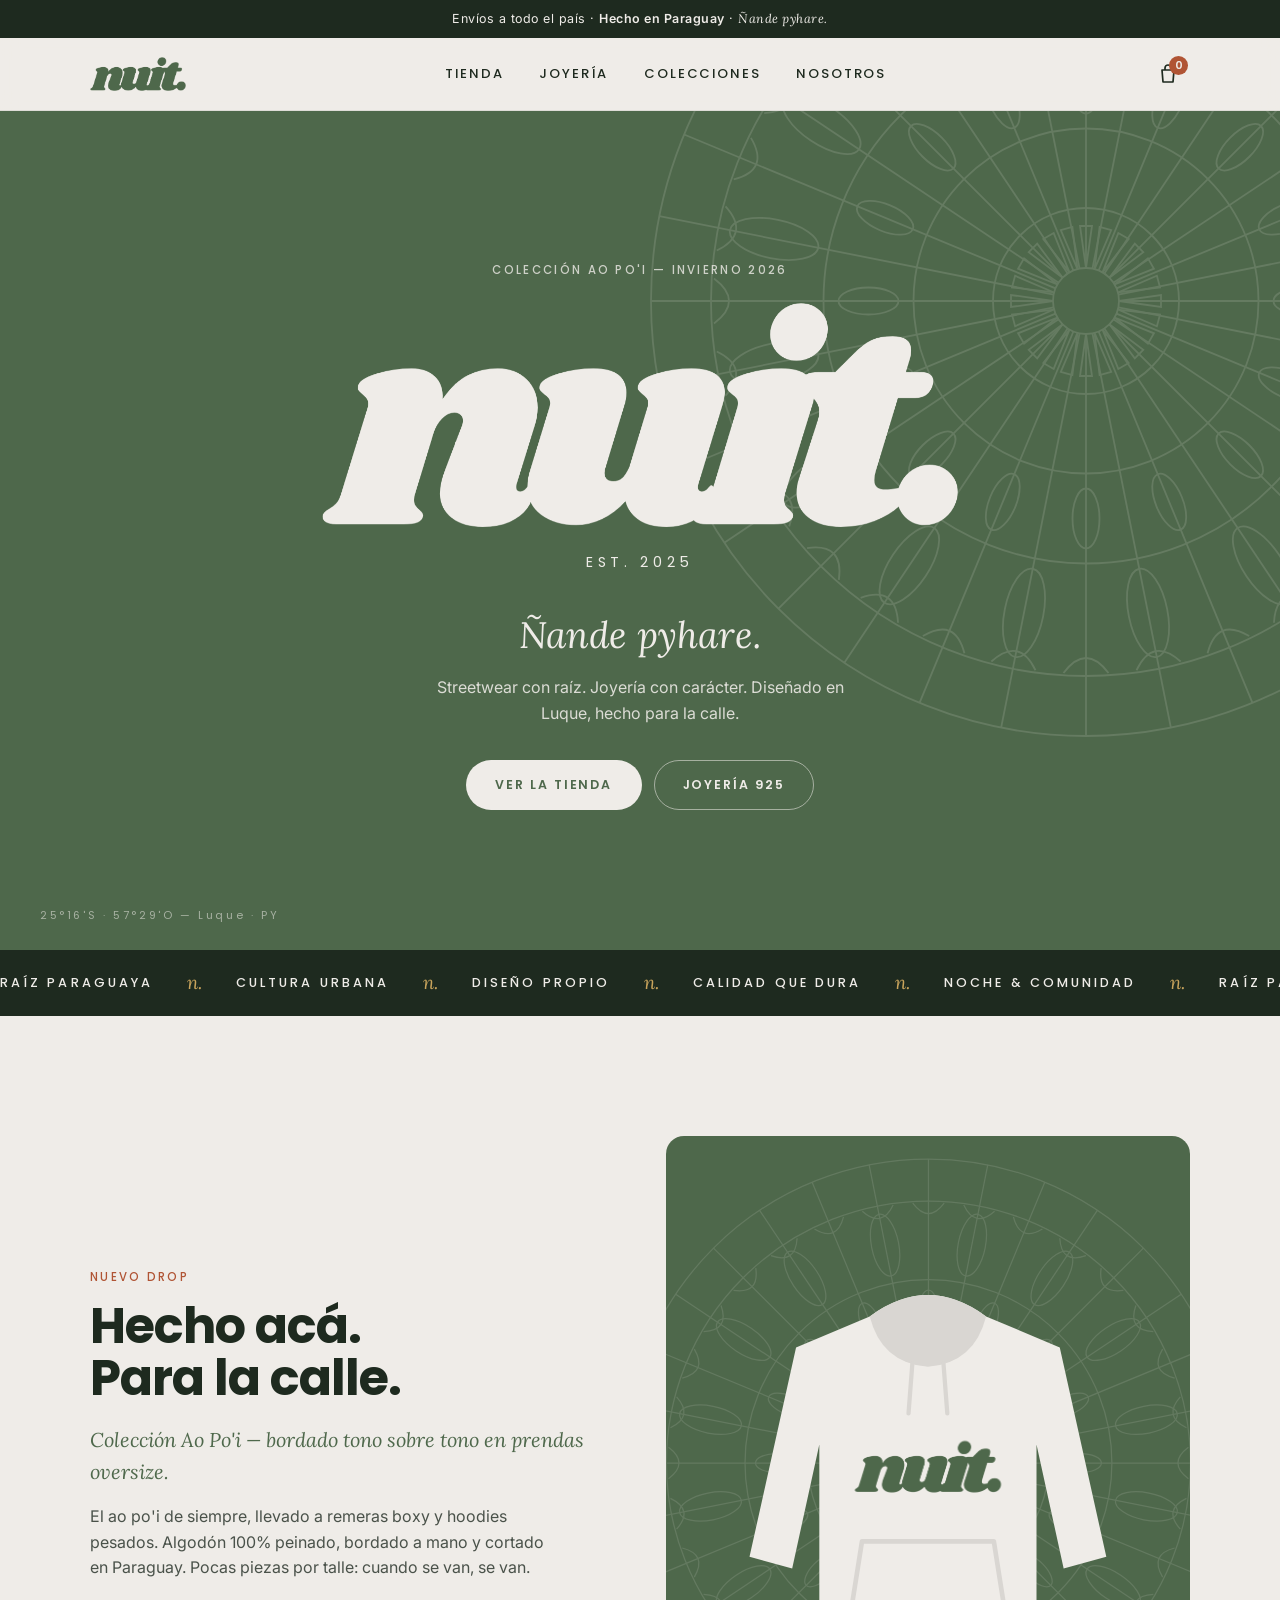
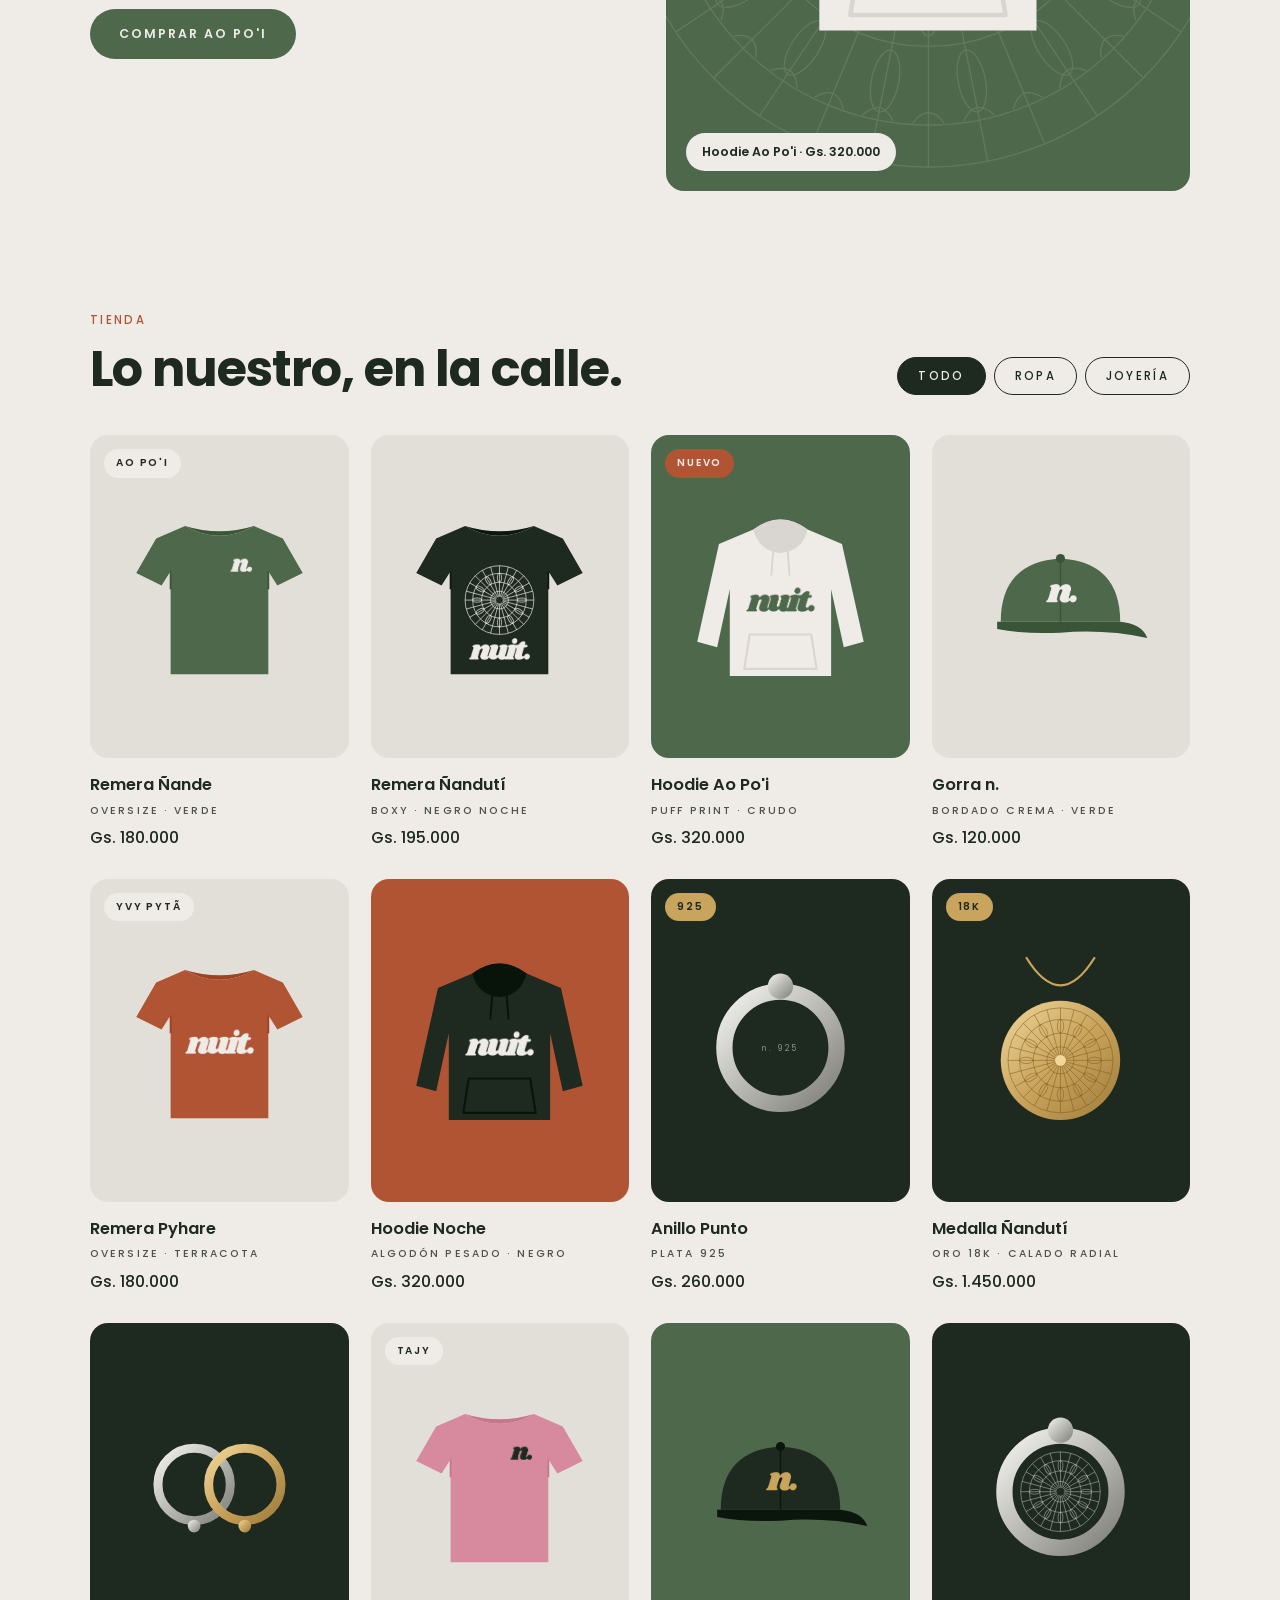
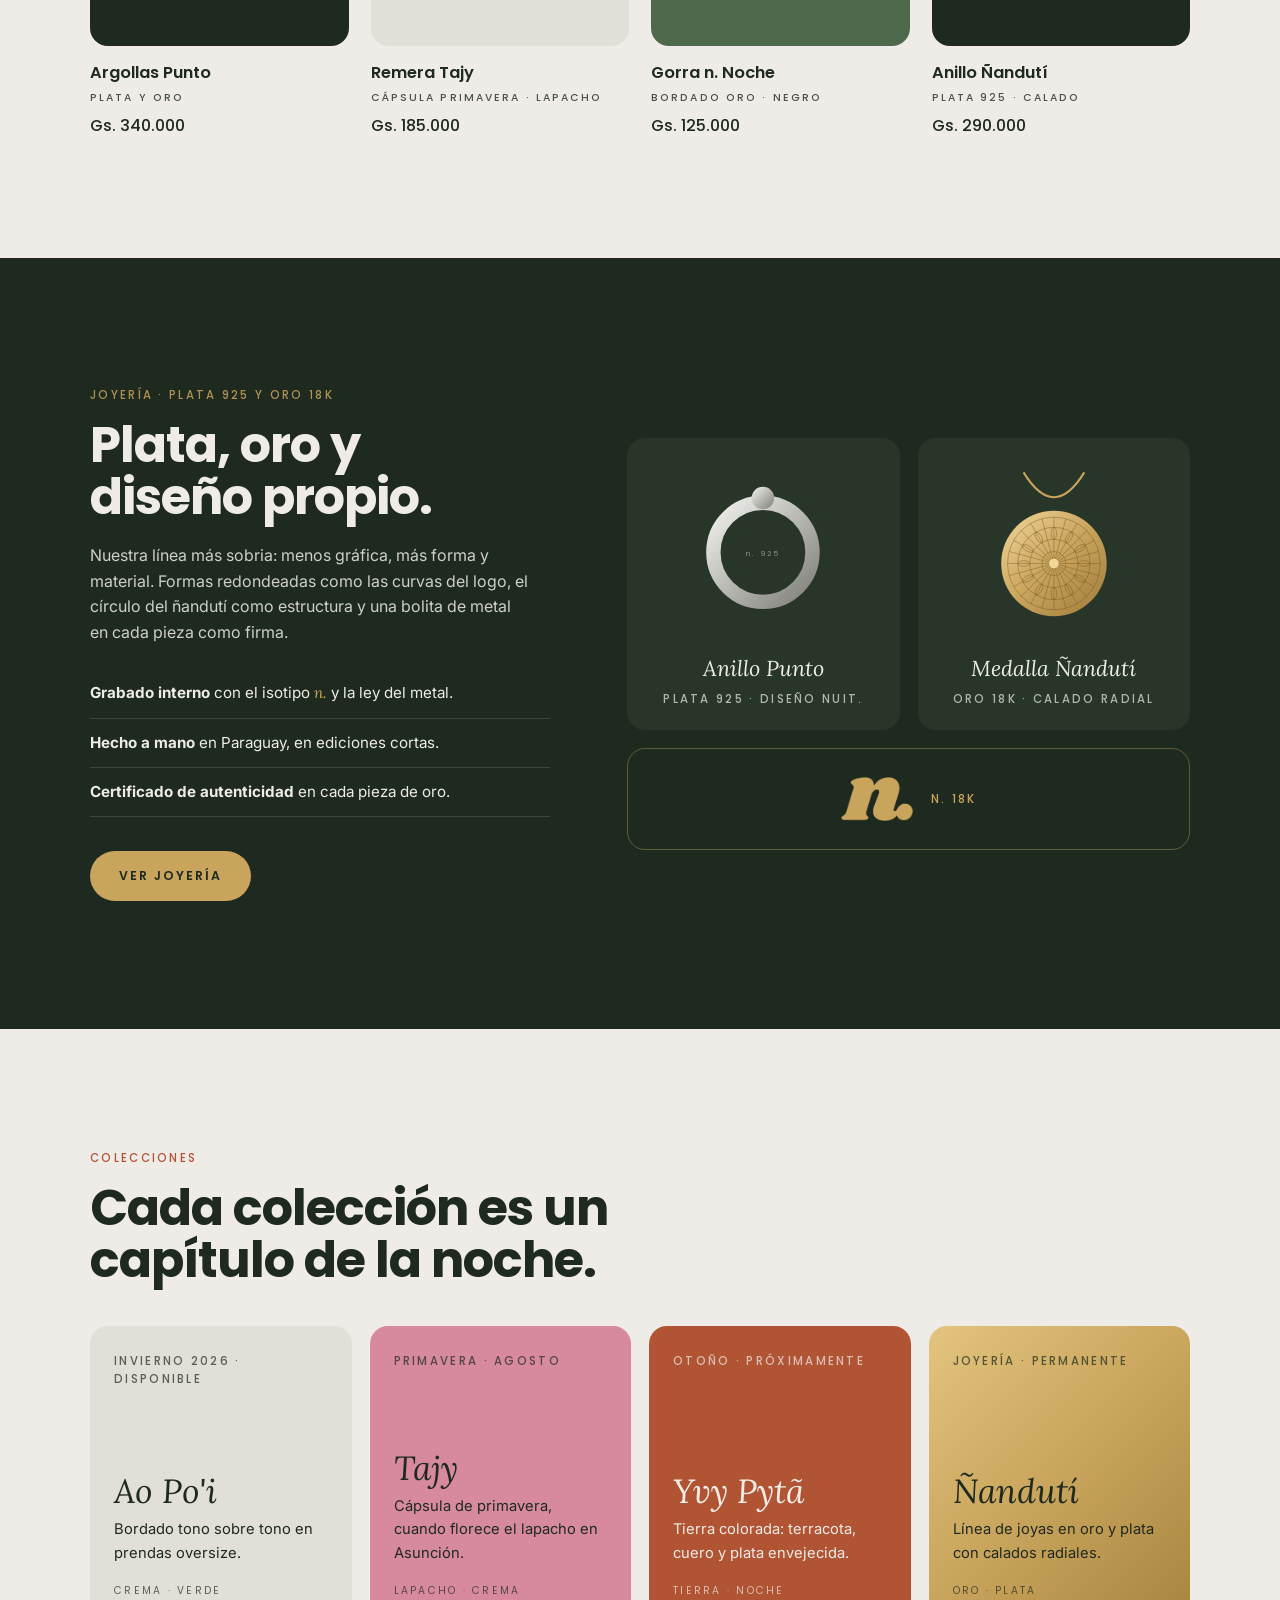
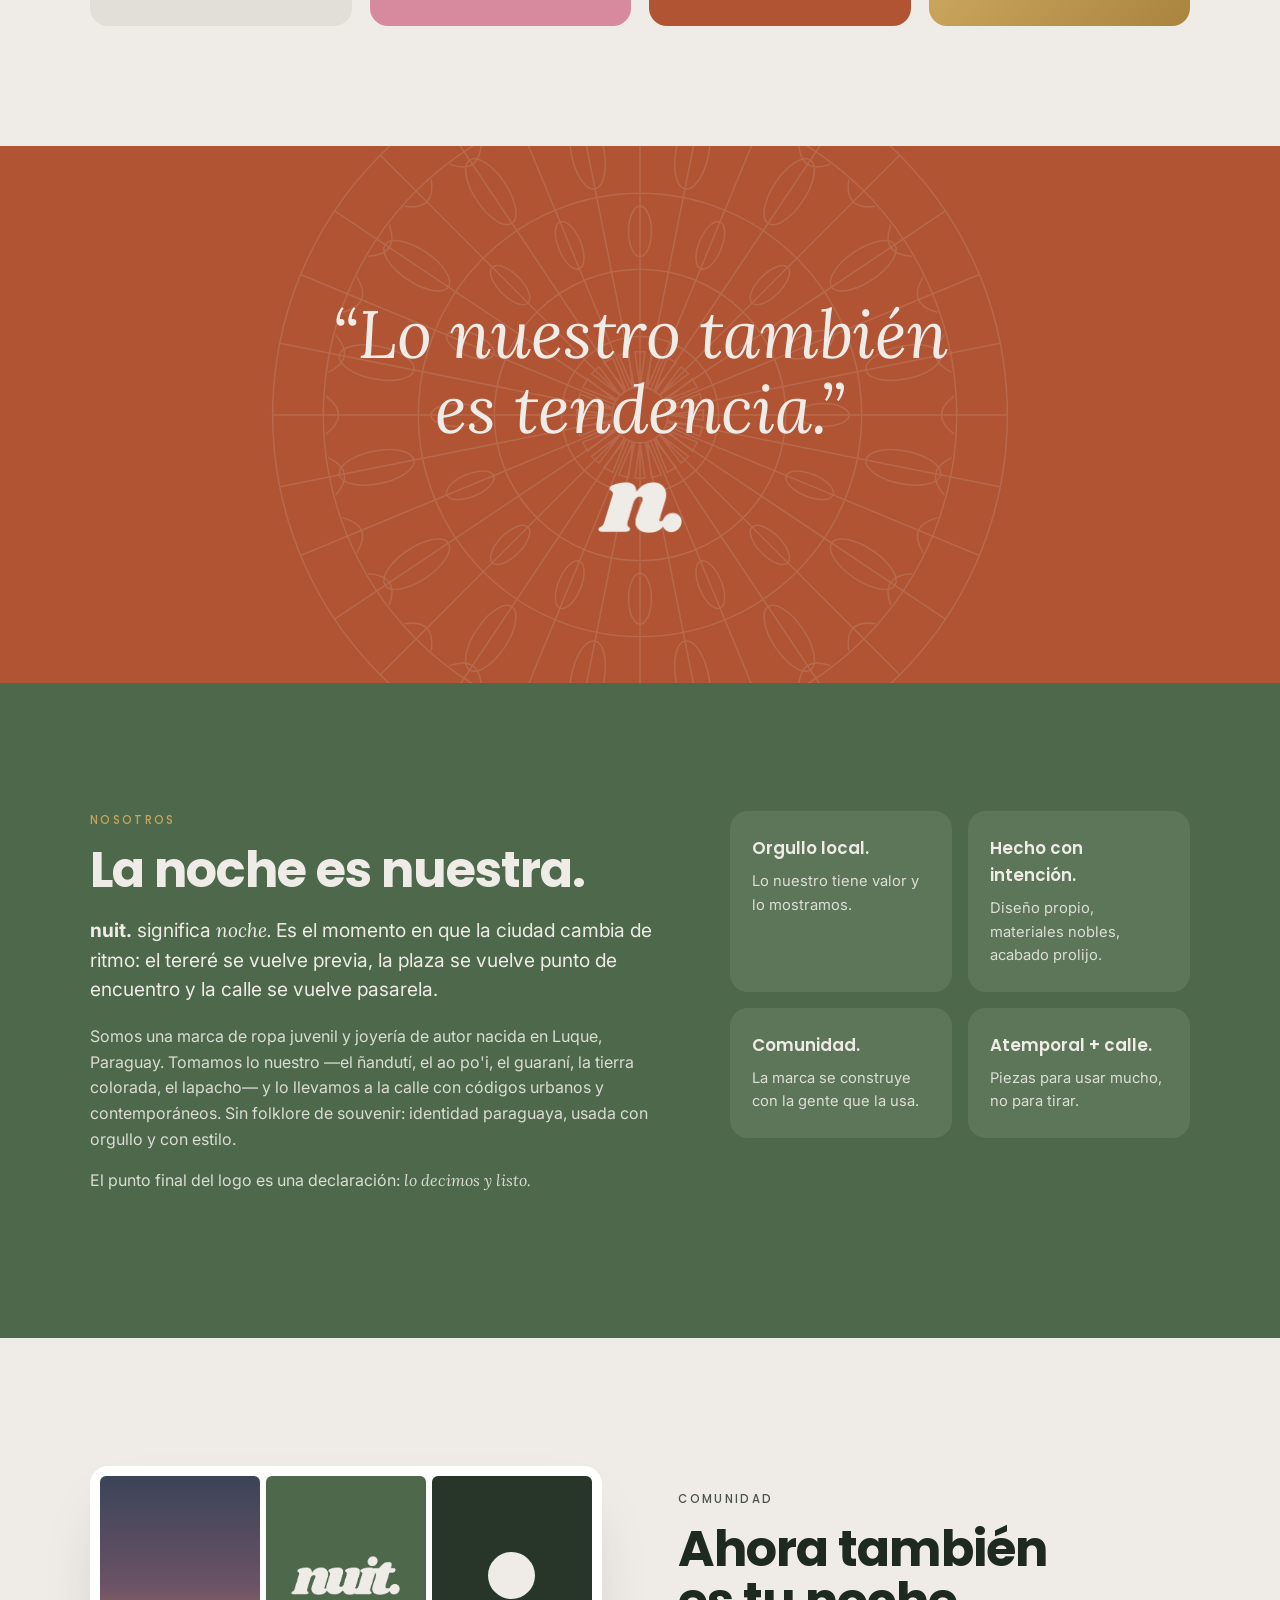
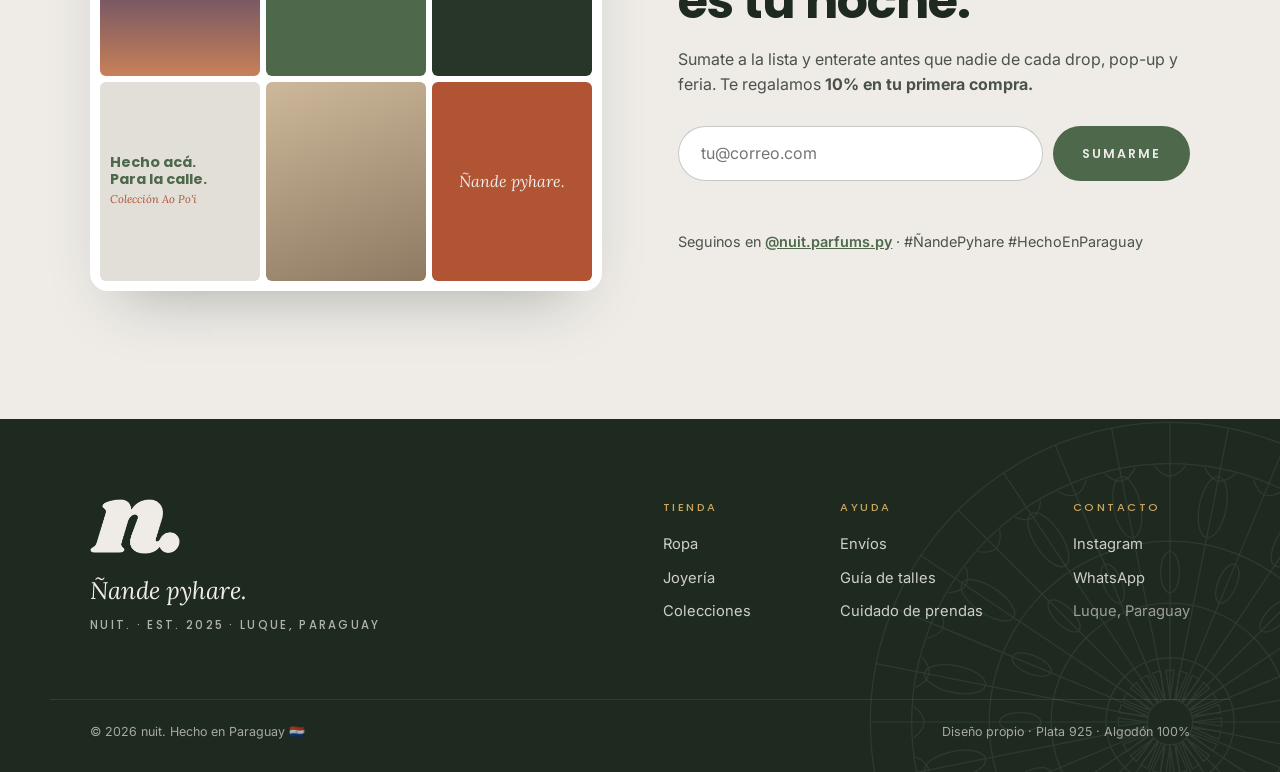
==== index.html @ 82c0528e "Agregar WhatsApp e Instagram oficiales Co-Authored-By: Claude Opus 5.5 <noreply@anthropic.com> Claud" ====
<!doctype html>
<html lang="es">
<head>
  <meta charset="utf-8">
  <meta name="viewport" content="width=device-width, initial-scale=1">
  <title>nuit. — Ropa urbana y joyería de autor · Luque, Paraguay</title>
  <meta name="description" content="nuit. es streetwear con raíz y joyería con carácter. Diseño propio, hecho en Paraguay. Ñande pyhare.">
  <meta name="theme-color" content="#4E684B">
  <link rel="icon" type="image/png" href="assets/favicon.png">
  <link rel="preconnect" href="https://fonts.googleapis.com">
  <link rel="preconnect" href="https://fonts.gstatic.com" crossorigin>
  <link href="https://fonts.googleapis.com/css2?family=Inter:wght@400;500;600&family=Lora:ital,wght@1,400;1,500&family=Poppins:wght@300;400;500;600;700&display=swap" rel="stylesheet">
  <link rel="stylesheet" href="css/styles.css">
</head>
<body>

  <!-- Barra de anuncio -->
  <div class="announce">
    <p>Envíos a todo el país · <strong>Hecho en Paraguay</strong> · <span class="lora">Ñande pyhare.</span></p>
  </div>

  <!-- Header -->
  <header class="header" id="top">
    <div class="container header__inner">
      <a href="#top" class="header__brand" aria-label="nuit. — inicio">
        <img src="assets/logo-nuit-verde.png" alt="nuit." class="header__logo" width="1205" height="429">
      </a>
      <nav class="nav" id="nav" aria-label="Principal">
        <a href="#tienda">Tienda</a>
        <a href="#joyeria">Joyería</a>
        <a href="#colecciones">Colecciones</a>
        <a href="#nosotros">Nosotros</a>
      </nav>
      <div class="header__actions">
        <button class="cart-btn" id="cartOpen" aria-label="Abrir carrito">
          <svg viewBox="0 0 24 24" aria-hidden="true"><path d="M6 8h12l-1 12H7L6 8Z"/><path d="M9 8V6a3 3 0 0 1 6 0v2"/></svg>
          <span class="cart-btn__count" id="cartCount">0</span>
        </button>
        <button class="menu-btn" id="menuBtn" aria-label="Abrir menú" aria-expanded="false" aria-controls="nav">
          <span></span><span></span>
        </button>
      </div>
    </div>
  </header>

  <main>
    <!-- Hero -->
    <section class="hero">
      <div class="nanduti hero__pattern" aria-hidden="true"></div>
      <div class="container hero__inner">
        <p class="eyebrow eyebrow--light">Colección Ao Po'i — invierno 2026</p>
        <h1 class="hero__logo">
          <img src="assets/logo-nuit-crema.png" alt="nuit." width="1205" height="429">
          <span class="hero__est">EST. 2025</span>
        </h1>
        <p class="hero__tagline lora">Ñande pyhare.</p>
        <p class="hero__lead">Streetwear con raíz. Joyería con carácter. Diseñado en Luque, hecho para la calle.</p>
        <div class="hero__ctas">
          <a href="#tienda" class="btn btn--crema">Ver la tienda</a>
          <a href="#joyeria" class="btn btn--outline-light">Joyería 925</a>
        </div>
      </div>
      <div class="hero__coords" aria-hidden="true">25°16'S · 57°29'O — Luque · PY</div>
    </section>

    <!-- Pilares -->
    <div class="marquee" aria-label="Pilares de marca">
      <div class="marquee__track">
        <span>Raíz paraguaya</span><i>n.</i><span>Cultura urbana</span><i>n.</i><span>Diseño propio</span><i>n.</i><span>Calidad que dura</span><i>n.</i><span>Noche &amp; comunidad</span><i>n.</i>
        <span>Raíz paraguaya</span><i>n.</i><span>Cultura urbana</span><i>n.</i><span>Diseño propio</span><i>n.</i><span>Calidad que dura</span><i>n.</i><span>Noche &amp; comunidad</span><i>n.</i>
      </div>
    </div>

    <!-- Drop destacado -->
    <section class="drop">
      <div class="container drop__grid">
        <div class="drop__text">
          <p class="eyebrow">Nuevo drop</p>
          <h2 class="h2">Hecho acá.<br>Para la calle.</h2>
          <p class="lora drop__sub">Colección Ao Po'i — bordado tono sobre tono en prendas oversize.</p>
          <p>El ao po'i de siempre, llevado a remeras boxy y hoodies pesados. Algodón 100% peinado, bordado a mano y cortado en Paraguay. Pocas piezas por talle: cuando se van, se van.</p>
          <a href="#tienda" class="btn btn--verde">Comprar Ao Po'i</a>
        </div>
        <div class="drop__visual">
          <div class="tile tile--verde drop__tile">
            <div class="nanduti nanduti--faint" aria-hidden="true"></div>
            <div class="drop__art" data-art="hoodie" data-color="#EFECE8" data-print="verde"></div>
            <span class="drop__tag">Hoodie Ao Po'i · Gs. 320.000</span>
          </div>
        </div>
      </div>
    </section>

    <!-- Tienda -->
    <section class="shop" id="tienda">
      <div class="container">
        <div class="section-head">
          <div>
            <p class="eyebrow">Tienda</p>
            <h2 class="h2">Lo nuestro, en la calle.</h2>
          </div>
          <div class="filters" role="tablist" aria-label="Filtrar productos">
            <button class="filter is-active" data-filter="todo" role="tab" aria-selected="true">Todo</button>
            <button class="filter" data-filter="ropa" role="tab" aria-selected="false">Ropa</button>
            <button class="filter" data-filter="joyeria" role="tab" aria-selected="false">Joyería</button>
          </div>
        </div>
        <div class="products" id="products"></div>
      </div>
    </section>

    <!-- Joyería -->
    <section class="jewel" id="joyeria">
      <div class="container jewel__grid">
        <div class="jewel__text">
          <p class="eyebrow eyebrow--oro">Joyería · Plata 925 y oro 18k</p>
          <h2 class="h2">Plata, oro y diseño propio.</h2>
          <p>Nuestra línea más sobria: menos gráfica, más forma y material. Formas redondeadas como las curvas del logo, el círculo del ñandutí como estructura y una bolita de metal en cada pieza como firma.</p>
          <ul class="jewel__list">
            <li><strong>Grabado interno</strong> con el isotipo <em>n.</em> y la ley del metal.</li>
            <li><strong>Hecho a mano</strong> en Paraguay, en ediciones cortas.</li>
            <li><strong>Certificado de autenticidad</strong> en cada pieza de oro.</li>
          </ul>
          <a href="#tienda" class="btn btn--oro" data-goto-filter="joyeria">Ver joyería</a>
        </div>
        <div class="jewel__cards">
          <article class="jewel__card">
            <div class="jewel__art" data-art="ring" data-metal="plata"></div>
            <p class="lora jewel__name">Anillo Punto</p>
            <p class="label">Plata 925 · Diseño nuit.</p>
          </article>
          <article class="jewel__card">
            <div class="jewel__art" data-art="medal" data-metal="oro"></div>
            <p class="lora jewel__name">Medalla Ñandutí</p>
            <p class="label">Oro 18k · Calado radial</p>
          </article>
          <article class="jewel__seal">
            <img src="assets/isotipo-n-oro.png" alt="" width="678" height="411">
            <span class="label">n. 18k</span>
          </article>
        </div>
      </div>
    </section>

    <!-- Colecciones -->
    <section class="collections" id="colecciones">
      <div class="container">
        <div class="section-head">
          <div>
            <p class="eyebrow">Colecciones</p>
            <h2 class="h2">Cada colección es un capítulo de la noche.</h2>
          </div>
        </div>
        <div class="coll-grid">
          <article class="coll coll--crema">
            <span class="label">Invierno 2026 · disponible</span>
            <h3 class="lora">Ao Po'i</h3>
            <p>Bordado tono sobre tono en prendas oversize.</p>
            <span class="coll__meta">Crema · Verde</span>
          </article>
          <article class="coll coll--lapacho">
            <span class="label">Primavera · agosto</span>
            <h3 class="lora">Tajy</h3>
            <p>Cápsula de primavera, cuando florece el lapacho en Asunción.</p>
            <span class="coll__meta">Lapacho · Crema</span>
          </article>
          <article class="coll coll--tierra">
            <span class="label">Otoño · próximamente</span>
            <h3 class="lora">Yvy Pytã</h3>
            <p>Tierra colorada: terracota, cuero y plata envejecida.</p>
            <span class="coll__meta">Tierra · Noche</span>
          </article>
          <article class="coll coll--oro">
            <span class="label">Joyería · permanente</span>
            <h3 class="lora">Ñandutí</h3>
            <p>Línea de joyas en oro y plata con calados radiales.</p>
            <span class="coll__meta">Oro · Plata</span>
          </article>
        </div>
      </div>
    </section>

    <!-- Manifiesto -->
    <section class="manifesto">
      <div class="nanduti nanduti--faint manifesto__pattern" aria-hidden="true"></div>
      <div class="container manifesto__inner">
        <p class="manifesto__quote lora">“Lo nuestro también es tendencia.”</p>
        <img src="assets/isotipo-n-crema.png" alt="" class="manifesto__iso" width="678" height="411">
      </div>
    </section>

    <!-- Nosotros -->
    <section class="about" id="nosotros">
      <div class="container about__grid">
        <div class="about__text">
          <p class="eyebrow eyebrow--oro">Nosotros</p>
          <h2 class="h2">La noche es nuestra.</h2>
          <p class="about__lead"><strong>nuit.</strong> significa <span class="lora">noche.</span> Es el momento en que la ciudad cambia de ritmo: el tereré se vuelve previa, la plaza se vuelve punto de encuentro y la calle se vuelve pasarela.</p>
          <p>Somos una marca de ropa juvenil y joyería de autor nacida en Luque, Paraguay. Tomamos lo nuestro —el ñandutí, el ao po'i, el guaraní, la tierra colorada, el lapacho— y lo llevamos a la calle con códigos urbanos y contemporáneos. Sin folklore de souvenir: identidad paraguaya, usada con orgullo y con estilo.</p>
          <p>El punto final del logo es una declaración: <span class="lora">lo decimos y listo.</span></p>
        </div>
        <div class="values">
          <div class="value"><h3>Orgullo local.</h3><p>Lo nuestro tiene valor y lo mostramos.</p></div>
          <div class="value"><h3>Hecho con intención.</h3><p>Diseño propio, materiales nobles, acabado prolijo.</p></div>
          <div class="value"><h3>Comunidad.</h3><p>La marca se construye con la gente que la usa.</p></div>
          <div class="value"><h3>Atemporal + calle.</h3><p>Piezas para usar mucho, no para tirar.</p></div>
        </div>
      </div>
    </section>

    <!-- Comunidad / newsletter -->
    <section class="community">
      <div class="container community__grid">
        <div class="community__feed" aria-hidden="true">
          <div class="feed feed--dusk"></div>
          <div class="feed feed--verde"><img src="assets/logo-nuit-crema.png" alt=""></div>
          <div class="feed feed--noche"><span class="feed__dot"></span></div>
          <div class="feed feed--crema"><b>Hecho acá.<br>Para la calle.</b><em class="lora">Colección Ao Po'i</em></div>
          <div class="feed feed--sand"></div>
          <div class="feed feed--tierra"><span class="lora">Ñande pyhare.</span></div>
        </div>
        <div class="community__text">
          <p class="eyebrow">Comunidad</p>
          <h2 class="h2">Ahora también es tu noche.</h2>
          <p>Sumate a la lista y enterate antes que nadie de cada drop, pop-up y feria. Te regalamos <strong>10% en tu primera compra.</strong></p>
          <form class="newsletter" id="newsletter" novalidate>
            <label for="email" class="sr-only">Tu correo</label>
            <input type="email" id="email" name="email" placeholder="tu@correo.com" required autocomplete="email">
            <button type="submit" class="btn btn--verde">Sumarme</button>
          </form>
          <p class="newsletter__msg" id="newsletterMsg" role="status"></p>
          <p class="community__social">Seguinos en <a href="https://www.instagram.com/nuit.parfums.py/" target="_blank" rel="noopener">@nuit.parfums.py</a> · #ÑandePyhare #HechoEnParaguay</p>
        </div>
      </div>
    </section>
  </main>

  <!-- Footer -->
  <footer class="footer">
    <div class="nanduti nanduti--faint footer__pattern" aria-hidden="true"></div>
    <div class="container footer__inner">
      <div class="footer__brand">
        <img src="assets/isotipo-n-crema.png" alt="nuit." class="footer__iso" width="678" height="411">
        <p class="lora footer__tag">Ñande pyhare.</p>
        <p class="label">nuit. · EST. 2025 · Luque, Paraguay</p>
      </div>
      <div class="footer__cols">
        <div>
          <h4>Tienda</h4>
          <a href="#tienda" data-goto-filter="ropa">Ropa</a>
          <a href="#tienda" data-goto-filter="joyeria">Joyería</a>
          <a href="#colecciones">Colecciones</a>
        </div>
        <div>
          <h4>Ayuda</h4>
          <a href="#" data-info="envios">Envíos</a>
          <a href="#" data-info="talles">Guía de talles</a>
          <a href="#" data-info="cuidado">Cuidado de prendas</a>
        </div>
        <div>
          <h4>Contacto</h4>
          <a href="https://www.instagram.com/nuit.parfums.py/" target="_blank" rel="noopener">Instagram</a>
          <a href="#" id="whatsappLink">WhatsApp</a>
          <span>Luque, Paraguay</span>
        </div>
      </div>
    </div>
    <div class="container footer__bottom">
      <span>© <span id="year">2026</span> nuit. Hecho en Paraguay 🇵🇾</span>
      <span>Diseño propio · Plata 925 · Algodón 100%</span>
    </div>
  </footer>

  <!-- Carrito -->
  <div class="overlay" id="overlay" hidden></div>
  <aside class="cart" id="cart" aria-label="Carrito" aria-hidden="true">
    <div class="cart__head">
      <h3>Tu pedido</h3>
      <button class="cart__close" id="cartClose" aria-label="Cerrar carrito">×</button>
    </div>
    <div class="cart__body" id="cartItems"></div>
    <div class="cart__foot">
      <div class="cart__total"><span>Total</span><strong id="cartTotal">Gs. 0</strong></div>
      <button class="btn btn--verde btn--block" id="checkout">Pedir por WhatsApp</button>
      <p class="cart__note">Te respondemos al toque para coordinar pago y envío.</p>
    </div>
  </aside>

  <!-- Toast -->
  <div class="toast" id="toast" role="status" aria-live="polite"></div>

  <script src="js/main.js"></script>
</body>
</html>
---- css/styles.css ----
/* =========================================================
   nuit. — Hoja de estilos
   Basada en el Brand Book 2026: paleta, tipografía y reglas
   ========================================================= */

:root {
  /* Principales */
  --verde: #4E684B;      /* Verde Yerba */
  --crema: #EFECE8;      /* Crema Algodón */
  /* Secundarios */
  --noche: #1E2A1F;      /* Noche */
  --tierra: #B05434;     /* Tierra Colorada */
  /* Acentos */
  --lapacho: #D7899E;    /* Lapacho */
  --oro: #C9A45C;        /* Oro */
  --plata: #A9A9A4;      /* Plata */

  /* Derivados */
  --crema-2: #E2DED8;
  --verde-2: #5D7659;
  --noche-2: #283629;
  --blanco: #FFFFFF;
  --texto: var(--noche);
  --texto-suave: #4A524A;

  --ff-title: "Poppins", system-ui, sans-serif;
  --ff-body: "Inter", system-ui, sans-serif;
  --ff-accent: "Lora", Georgia, serif;

  --radius: 18px;
  --radius-sm: 10px;
  --container: 1180px;
  --gutter: clamp(16px, 4vw, 40px);
  --ease: cubic-bezier(.2, .7, .2, 1);
}

*,
*::before,
*::after { box-sizing: border-box; }

html { scroll-behavior: smooth; scroll-padding-top: 84px; }

body {
  margin: 0;
  font-family: var(--ff-body);
  font-size: 16px;
  line-height: 1.6;
  color: var(--texto);
  background: var(--crema);
  -webkit-font-smoothing: antialiased;
  overflow-x: hidden;
}

img { max-width: 100%; display: block; }
a { color: inherit; }
button { font: inherit; cursor: pointer; }

.container {
  width: 100%;
  max-width: var(--container);
  margin: 0 auto;
  padding: 0 var(--gutter);
}

.sr-only {
  position: absolute; width: 1px; height: 1px; overflow: hidden;
  clip: rect(0 0 0 0); white-space: nowrap;
}

/* ---------- Tipografía ---------- */
.lora { font-family: var(--ff-accent); font-style: italic; font-weight: 400; }

.h2 {
  font-family: var(--ff-title);
  font-weight: 700;
  font-size: clamp(2rem, 4.4vw, 3.1rem);
  line-height: 1.05;
  letter-spacing: -0.02em;
  margin: 0 0 20px;
  text-wrap: balance;
}

.eyebrow,
.label {
  font-family: var(--ff-title);
  font-weight: 500;
  font-size: .72rem;
  letter-spacing: .2em;
  text-transform: uppercase;
}
.eyebrow { color: var(--tierra); margin: 0 0 14px; }
.eyebrow--light { color: var(--crema); opacity: .8; }
.eyebrow--oro { color: var(--oro); }
.label { opacity: .7; margin: 0; }

/* ---------- Botones ---------- */
.btn {
  display: inline-flex; align-items: center; justify-content: center; gap: 8px;
  padding: 14px 28px;
  border-radius: 999px;
  border: 1.5px solid transparent;
  font-family: var(--ff-title);
  font-weight: 600;
  font-size: .78rem;
  letter-spacing: .16em;
  text-transform: uppercase;
  text-decoration: none;
  transition: transform .25s var(--ease), background .25s, color .25s, border-color .25s;
}
.btn:hover { transform: translateY(-2px); }
.btn:focus-visible { outline: 2px solid var(--oro); outline-offset: 3px; }
.btn--crema { background: var(--crema); color: var(--verde); }
.btn--crema:hover { background: var(--blanco); }
.btn--verde { background: var(--verde); color: var(--crema); }
.btn--verde:hover { background: var(--noche); }
.btn--oro { background: var(--oro); color: var(--noche); }
.btn--oro:hover { background: #d8b874; }
.btn--outline-light { border-color: rgba(239, 236, 232, .55); color: var(--crema); }
.btn--outline-light:hover { border-color: var(--crema); background: rgba(239, 236, 232, .08); }
.btn--block { width: 100%; }

/* ---------- Barra de anuncio ---------- */
.announce {
  background: var(--noche);
  color: var(--crema);
  text-align: center;
  font-size: .78rem;
  letter-spacing: .04em;
  padding: 9px 16px;
}
.announce p { margin: 0; }
.announce strong { font-weight: 600; }

/* ---------- Header ---------- */
.header {
  position: sticky; top: 0; z-index: 50;
  background: rgba(239, 236, 232, .92);
  backdrop-filter: blur(10px);
  -webkit-backdrop-filter: blur(10px);
  border-bottom: 1px solid rgba(30, 42, 31, .08);
}
.header__inner {
  display: flex; align-items: center; justify-content: space-between;
  height: 72px;
}
.header__logo { height: 34px; width: auto; }  /* digital min. 120px de ancho */
.nav { display: flex; gap: 36px; }
.nav a {
  font-family: var(--ff-title);
  font-weight: 500;
  font-size: .82rem;
  letter-spacing: .14em;
  text-transform: uppercase;
  text-decoration: none;
  position: relative;
  padding: 6px 0;
}
.nav a::after {
  content: ""; position: absolute; left: 0; right: 0; bottom: 0; height: 1.5px;
  background: var(--tierra); transform: scaleX(0); transform-origin: left;
  transition: transform .3s var(--ease);
}
.nav a:hover::after { transform: scaleX(1); }

.header__actions { display: flex; align-items: center; gap: 8px; }
.cart-btn {
  position: relative;
  width: 44px; height: 44px; border-radius: 50%;
  border: 0; background: transparent; color: var(--noche);
  display: grid; place-items: center;
}
.cart-btn:hover { background: var(--crema-2); }
.cart-btn svg { width: 24px; height: 24px; fill: none; stroke: currentColor; stroke-width: 1.7; stroke-linejoin: round; }
.cart-btn__count {
  position: absolute; top: 4px; right: 2px;
  min-width: 19px; height: 19px; padding: 0 5px;
  border-radius: 999px;
  background: var(--tierra); color: var(--crema);
  font-family: var(--ff-title); font-size: .68rem; font-weight: 600;
  display: grid; place-items: center;
  transition: transform .3s var(--ease);
}
.cart-btn__count.bump { transform: scale(1.35); }

.menu-btn {
  display: none;
  width: 44px; height: 44px; border: 0; background: transparent;
  flex-direction: column; justify-content: center; align-items: center; gap: 6px;
}
.menu-btn span { width: 22px; height: 2px; background: var(--noche); border-radius: 2px; transition: transform .3s var(--ease); }
.menu-btn[aria-expanded="true"] span:first-child { transform: translateY(4px) rotate(45deg); }
.menu-btn[aria-expanded="true"] span:last-child { transform: translateY(-4px) rotate(-45deg); }

/* ---------- Patrón ñandutí ---------- */
.nanduti { position: absolute; pointer-events: none; }
.nanduti svg { width: 100%; height: 100%; display: block; }
.nanduti svg * { fill: none; stroke: var(--crema); stroke-width: 1.2; }
.nanduti--faint { opacity: .13; }  /* 10–15% según el manual */

/* ---------- Hero ---------- */
.hero {
  position: relative;
  background: var(--verde);
  color: var(--crema);
  overflow: hidden;
  padding: clamp(80px, 12vw, 150px) 0 clamp(90px, 12vw, 140px);
}
.hero__pattern {
  width: min(900px, 120vw); aspect-ratio: 1;
  right: max(-260px, -20vw); top: -260px;
  opacity: .14;
  animation: spin 160s linear infinite;
}
@keyframes spin { to { transform: rotate(360deg); } }
.hero__inner { position: relative; text-align: center; display: flex; flex-direction: column; align-items: center; }
.hero__logo { margin: 8px 0 0; display: flex; flex-direction: column; align-items: center; }
.hero__logo img {
  width: min(640px, 82vw); height: auto;
  animation: rise 1s var(--ease) both;
}
.hero__est {
  font-family: var(--ff-title); font-weight: 400;
  font-size: clamp(.7rem, 1.4vw, .9rem);
  letter-spacing: .32em;
  margin-top: 22px;
  animation: rise 1s .15s var(--ease) both;
}
.hero__tagline {
  font-size: clamp(1.6rem, 3.4vw, 2.3rem);
  margin: 32px 0 10px;
  animation: rise 1s .25s var(--ease) both;
}
.hero__lead {
  max-width: 460px; margin: 0 0 34px;
  opacity: .88;
  animation: rise 1s .35s var(--ease) both;
}
.hero__ctas { display: flex; flex-wrap: wrap; gap: 12px; justify-content: center; animation: rise 1s .45s var(--ease) both; }
.hero__coords {
  position: absolute; left: var(--gutter); bottom: 26px;
  font-family: var(--ff-title); font-size: .68rem; letter-spacing: .24em;
  opacity: .55;
}
@keyframes rise { from { opacity: 0; transform: translateY(18px); } }

/* ---------- Marquee ---------- */
.marquee {
  background: var(--noche); color: var(--crema);
  overflow: hidden; padding: 18px 0;
}
.marquee__track {
  display: flex; align-items: center; gap: 34px;
  width: max-content;
  animation: marquee 38s linear infinite;
}
.marquee span {
  font-family: var(--ff-title); font-weight: 500; font-size: .8rem;
  letter-spacing: .24em; text-transform: uppercase; white-space: nowrap;
}
.marquee i {
  font-family: var(--ff-accent); font-size: 1.15rem; color: var(--oro);
}
@keyframes marquee { to { transform: translateX(-50%); } }

/* ---------- Tiles genéricos ---------- */
.tile { position: relative; border-radius: var(--radius); overflow: hidden; }
.tile--verde { background: var(--verde); }

/* ---------- Drop ---------- */
.drop { padding: clamp(70px, 10vw, 120px) 0; }
.drop__grid { display: grid; grid-template-columns: 1fr 1.05fr; gap: clamp(32px, 6vw, 80px); align-items: center; }
.drop__sub { font-size: 1.25rem; color: var(--verde); margin: 0 0 16px; }
.drop__text p:not(.eyebrow):not(.drop__sub) { color: var(--texto-suave); max-width: 460px; margin: 0 0 28px; }
.drop__tile { aspect-ratio: 4 / 5; display: grid; place-items: center; }
.drop__tile .nanduti { inset: -10%; width: 120%; height: 120%; }
.drop__art { position: relative; width: 74%; }
.drop__tag {
  position: absolute; left: 20px; bottom: 20px;
  background: var(--crema); color: var(--noche);
  font-family: var(--ff-title); font-weight: 600; font-size: .78rem;
  padding: 9px 16px; border-radius: 999px;
}

/* ---------- Tienda ---------- */
.shop { padding: 0 0 clamp(80px, 10vw, 120px); }
.section-head {
  display: flex; justify-content: space-between; align-items: flex-end;
  gap: 24px; flex-wrap: wrap;
  margin-bottom: 40px;
}
.section-head .h2 { margin: 0; max-width: 640px; }
.filters { display: flex; gap: 8px; flex-wrap: wrap; }
.filter {
  border: 1.5px solid var(--noche); background: transparent; color: var(--noche);
  border-radius: 999px; padding: 9px 20px;
  font-family: var(--ff-title); font-weight: 500; font-size: .72rem;
  letter-spacing: .2em; text-transform: uppercase;
  transition: background .2s, color .2s;
}
.filter:hover { background: var(--crema-2); }
.filter.is-active { background: var(--noche); color: var(--crema); }

.products {
  display: grid;
  grid-template-columns: repeat(auto-fill, minmax(250px, 1fr));
  gap: 28px 22px;
}
.product { display: flex; flex-direction: column; animation: rise .5s var(--ease) both; }
.product__media {
  position: relative;
  aspect-ratio: 4 / 5;
  border-radius: var(--radius);
  display: grid; place-items: center;
  overflow: hidden;
  margin-bottom: 14px;
}
.product__media .art { width: 70%; transition: transform .5s var(--ease); }
.product:hover .art { transform: scale(1.05) rotate(-1.5deg); }
.product__badge {
  position: absolute; top: 14px; left: 14px;
  font-family: var(--ff-title); font-size: .64rem; font-weight: 600;
  letter-spacing: .18em; text-transform: uppercase;
  padding: 6px 12px; border-radius: 999px;
  background: var(--crema); color: var(--noche);
}
.product__badge--tierra { background: var(--tierra); color: var(--crema); }
.product__badge--oro { background: var(--oro); color: var(--noche); }
.product__add {
  position: absolute; right: 14px; bottom: 14px;
  border: 0; border-radius: 999px;
  background: var(--crema); color: var(--noche);
  font-family: var(--ff-title); font-weight: 600; font-size: .7rem;
  letter-spacing: .16em; text-transform: uppercase;
  padding: 11px 18px;
  box-shadow: 0 6px 20px rgba(30, 42, 31, .18);
  opacity: 0; transform: translateY(8px);
  transition: opacity .3s, transform .3s var(--ease), background .2s;
}
.product:hover .product__add,
.product__add:focus-visible { opacity: 1; transform: none; }
.product__add:hover { background: var(--blanco); }
.product__name { font-family: var(--ff-title); font-weight: 600; font-size: 1.02rem; margin: 0; }
.product__meta {
  font-family: var(--ff-title); font-size: .66rem; font-weight: 500;
  letter-spacing: .2em; text-transform: uppercase; color: var(--texto-suave);
  margin: 4px 0 6px;
}
.product__price { font-family: var(--ff-title); font-weight: 500; margin: 0; }

.bg-verde { background: var(--verde); }
.bg-crema { background: var(--crema-2); }
.bg-noche { background: var(--noche); }
.bg-tierra { background: var(--tierra); }
.bg-lapacho { background: var(--lapacho); }

@media (hover: none) {
  .product__add { opacity: 1; transform: none; }
}

/* ---------- Joyería ---------- */
.jewel { background: var(--noche); color: var(--crema); padding: clamp(80px, 10vw, 130px) 0; }
.jewel__grid { display: grid; grid-template-columns: .9fr 1.1fr; gap: clamp(36px, 6vw, 80px); align-items: center; }
.jewel__text > p { opacity: .85; max-width: 440px; }
.jewel__list { list-style: none; padding: 0; margin: 24px 0 34px; }
.jewel__list li { padding: 12px 0; border-bottom: 1px solid rgba(239, 236, 232, .14); font-size: .95rem; }
.jewel__list strong { color: var(--crema); }
.jewel__list em { font-family: var(--ff-accent); color: var(--oro); }
.jewel__cards { display: grid; grid-template-columns: 1fr 1fr; gap: 18px; }
.jewel__card {
  background: var(--noche-2); border-radius: var(--radius);
  padding: 28px 22px 22px;
  display: flex; flex-direction: column; align-items: center; text-align: center;
}
.jewel__art { width: 70%; margin-bottom: 18px; }
.jewel__name { font-size: 1.35rem; margin: 0 0 4px; }
.jewel__seal {
  grid-column: 1 / -1;
  border: 1px solid rgba(201, 164, 92, .4); border-radius: var(--radius);
  display: flex; align-items: center; justify-content: center; gap: 18px;
  padding: 28px;
  color: var(--oro);
}
.jewel__seal img { width: 72px; height: auto; }
.jewel__seal .label { opacity: 1; }

/* ---------- Colecciones ---------- */
.collections { padding: clamp(80px, 10vw, 120px) 0; }
.coll-grid { display: grid; grid-template-columns: repeat(4, 1fr); gap: 18px; }
.coll {
  border-radius: var(--radius); padding: 26px 24px;
  min-height: 300px;
  display: flex; flex-direction: column;
  transition: transform .35s var(--ease);
}
.coll:hover { transform: translateY(-6px); }
.coll h3 { font-size: 2.1rem; margin: auto 0 8px; line-height: 1.1; }
.coll p { margin: 0 0 18px; font-size: .92rem; }
.coll__meta { font-family: var(--ff-title); font-size: .64rem; letter-spacing: .22em; text-transform: uppercase; opacity: .7; }
.coll--crema { background: var(--crema-2); color: var(--noche); }
.coll--lapacho { background: var(--lapacho); color: var(--noche); }
.coll--tierra { background: var(--tierra); color: var(--crema); }
.coll--oro { background: linear-gradient(135deg, #E3C47E, var(--oro) 50%, #A9843F); color: var(--noche); }

/* ---------- Manifiesto ---------- */
.manifesto {
  position: relative; overflow: hidden;
  background: var(--tierra); color: var(--crema);
  padding: clamp(90px, 12vw, 150px) 0;
  text-align: center;
}
.manifesto__pattern { width: 760px; aspect-ratio: 1; left: 50%; top: 50%; transform: translate(-50%, -50%); }
.manifesto__inner { position: relative; display: flex; flex-direction: column; align-items: center; gap: 36px; }
.manifesto__quote { font-size: clamp(2.2rem, 5.6vw, 4.2rem); line-height: 1.12; margin: 0; max-width: 780px; text-wrap: balance; }
.manifesto__iso { width: 84px; height: auto; }

/* ---------- Nosotros ---------- */
.about { background: var(--verde); color: var(--crema); padding: clamp(80px, 10vw, 130px) 0; }
.about__grid { display: grid; grid-template-columns: 1.1fr .9fr; gap: clamp(36px, 6vw, 80px); align-items: start; }
.about__lead { font-size: 1.2rem; line-height: 1.55; }
.about__text p:not(.eyebrow):not(.about__lead) { opacity: .88; }
.values { display: grid; grid-template-columns: 1fr 1fr; gap: 16px; }
.value { background: var(--verde-2); border-radius: var(--radius); padding: 24px 22px; }
.value h3 { font-family: var(--ff-title); font-weight: 600; font-size: 1.05rem; margin: 0 0 8px; }
.value p { margin: 0; font-size: .92rem; opacity: .88; }

/* ---------- Comunidad ---------- */
.community { padding: clamp(80px, 10vw, 130px) 0; }
.community__grid { display: grid; grid-template-columns: 1fr 1fr; gap: clamp(36px, 6vw, 80px); align-items: center; }
.community__feed {
  display: grid; grid-template-columns: repeat(3, 1fr); gap: 6px;
  background: var(--blanco); padding: 10px; border-radius: var(--radius);
  box-shadow: 0 30px 60px -30px rgba(30, 42, 31, .35);
}
.feed { aspect-ratio: 4 / 5; border-radius: 6px; display: grid; place-items: center; overflow: hidden; padding: 10px; }
.feed--dusk { background: linear-gradient(180deg, #3B4458, #6B5266 55%, #C98059); }
.feed--verde { background: var(--verde); }
.feed--verde img { width: 78%; }
.feed--noche { background: var(--noche-2); }
.feed__dot { width: 34%; aspect-ratio: 1; border-radius: 50%; background: var(--crema); }
.feed--crema { background: var(--crema-2); place-items: start; align-content: center; gap: 4px; }
.feed--crema b { font-family: var(--ff-title); color: var(--verde); font-size: clamp(.62rem, 1.3vw, .9rem); line-height: 1.15; }
.feed--crema em { font-size: clamp(.5rem, 1vw, .7rem); color: var(--tierra); }
.feed--sand { background: linear-gradient(160deg, #CDB89A, #8E7A63); }
.feed--tierra { background: var(--tierra); color: var(--crema); font-size: clamp(.7rem, 1.4vw, 1rem); text-align: center; }
.community__text p { color: var(--texto-suave); }
.newsletter { display: flex; gap: 10px; margin: 28px 0 10px; flex-wrap: wrap; }
.newsletter input {
  flex: 1 1 220px; min-width: 0;
  border: 1.5px solid rgba(30, 42, 31, .25); background: var(--blanco);
  border-radius: 999px; padding: 14px 22px;
  font: inherit; color: var(--noche);
}
.newsletter input:focus { outline: none; border-color: var(--verde); }
.newsletter__msg { min-height: 1.4em; font-size: .9rem; margin: 0 0 18px; color: var(--verde) !important; font-weight: 500; }
.newsletter__msg.is-error { color: var(--tierra) !important; }
.community__social { font-size: .9rem; }
.community__social a { color: var(--verde); font-weight: 600; }

/* ---------- Footer ---------- */
.footer { position: relative; overflow: hidden; background: var(--noche); color: var(--crema); padding: 80px 0 30px; }
.footer__pattern { width: 620px; aspect-ratio: 1; right: -200px; bottom: -260px; opacity: .08; }
.footer__inner { position: relative; display: flex; justify-content: space-between; gap: 48px; flex-wrap: wrap; }
.footer__iso { width: 90px; height: auto; margin-bottom: 18px; }
.footer__tag { font-size: 1.5rem; margin: 0 0 6px; }
.footer__cols { display: flex; gap: clamp(40px, 7vw, 90px); flex-wrap: wrap; }
.footer__cols div { display: flex; flex-direction: column; gap: 10px; font-size: .92rem; }
.footer__cols h4 {
  font-family: var(--ff-title); font-weight: 500; font-size: .7rem;
  letter-spacing: .22em; text-transform: uppercase; color: var(--oro);
  margin: 0 0 6px;
}
.footer__cols a { text-decoration: none; opacity: .85; }
.footer__cols a:hover { opacity: 1; text-decoration: underline; }
.footer__cols span { opacity: .6; }
.footer__bottom {
  position: relative;
  display: flex; justify-content: space-between; gap: 12px; flex-wrap: wrap;
  margin-top: 64px; padding-top: 22px;
  border-top: 1px solid rgba(239, 236, 232, .14);
  font-size: .78rem; opacity: .65;
}

/* ---------- Carrito ---------- */
.overlay {
  position: fixed; inset: 0; z-index: 90;
  background: rgba(30, 42, 31, .45);
  animation: fade .25s both;
}
@keyframes fade { from { opacity: 0; } }
.cart {
  position: fixed; top: 0; right: 0; bottom: 0; z-index: 100;
  width: min(420px, 100vw);
  background: var(--crema);
  display: flex; flex-direction: column;
  transform: translateX(100%);
  visibility: hidden;
  transition: transform .4s var(--ease), visibility 0s .4s;
}
.cart.is-open { transform: none; visibility: visible; transition: transform .4s var(--ease); box-shadow: -20px 0 50px rgba(30, 42, 31, .2); }
.cart__head { display: flex; justify-content: space-between; align-items: center; padding: 22px 24px; border-bottom: 1px solid rgba(30, 42, 31, .1); }
.cart__head h3 { font-family: var(--ff-title); font-weight: 700; font-size: 1.3rem; margin: 0; }
.cart__close { border: 0; background: transparent; font-size: 1.8rem; line-height: 1; width: 40px; height: 40px; border-radius: 50%; }
.cart__close:hover { background: var(--crema-2); }
.cart__body { flex: 1; overflow-y: auto; padding: 8px 24px; }
.cart__empty { text-align: center; padding: 60px 10px; color: var(--texto-suave); }
.cart__empty img { width: 70px; margin: 0 auto 18px; }
.cart__empty .lora { font-size: 1.2rem; color: var(--noche); display: block; margin-bottom: 6px; }
.cart-item { display: grid; grid-template-columns: 64px 1fr auto; gap: 14px; align-items: center; padding: 16px 0; border-bottom: 1px solid rgba(30, 42, 31, .1); }
.cart-item__thumb { width: 64px; aspect-ratio: 4 / 5; border-radius: 8px; display: grid; place-items: center; overflow: hidden; }
.cart-item__thumb .art { width: 78%; }
.cart-item__name { font-family: var(--ff-title); font-weight: 600; font-size: .92rem; margin: 0; }
.cart-item__price { font-size: .85rem; color: var(--texto-suave); margin: 2px 0 0; }
.qty { display: flex; align-items: center; gap: 4px; border: 1px solid rgba(30, 42, 31, .2); border-radius: 999px; }
.qty button { border: 0; background: transparent; width: 28px; height: 28px; border-radius: 50%; font-size: 1rem; }
.qty button:hover { background: var(--crema-2); }
.qty span { min-width: 16px; text-align: center; font-size: .85rem; font-weight: 600; }
.cart__foot { padding: 20px 24px 26px; border-top: 1px solid rgba(30, 42, 31, .1); background: var(--blanco); }
.cart__total { display: flex; justify-content: space-between; align-items: baseline; margin-bottom: 16px; font-family: var(--ff-title); }
.cart__total strong { font-size: 1.3rem; }
.cart__note { font-size: .78rem; color: var(--texto-suave); text-align: center; margin: 12px 0 0; }

/* ---------- Toast ---------- */
.toast {
  position: fixed; left: 50%; bottom: 26px; z-index: 120;
  transform: translate(-50%, 140%);
  background: var(--noche); color: var(--crema);
  padding: 13px 22px; border-radius: 999px;
  font-size: .88rem; font-weight: 500;
  box-shadow: 0 12px 30px rgba(30, 42, 31, .3);
  opacity: 0;
  transition: transform .4s var(--ease), opacity .3s;
  max-width: calc(100vw - 32px);
  text-align: center;
}
.toast.is-visible { transform: translate(-50%, 0); opacity: 1; }

/* ---------- Reveal on scroll ---------- */
.reveal { opacity: 0; transform: translateY(24px); transition: opacity .8s var(--ease), transform .8s var(--ease); }
.reveal.is-in { opacity: 1; transform: none; }

/* ---------- Responsive ---------- */
@media (max-width: 1000px) {
  .coll-grid { grid-template-columns: repeat(2, 1fr); }
  .jewel__grid, .about__grid { grid-template-columns: 1fr; }
}

@media (max-width: 820px) {
  .menu-btn { display: flex; }
  .nav {
    position: absolute; top: 72px; left: 0; right: 0;
    flex-direction: column; gap: 0;
    background: var(--crema);
    border-bottom: 1px solid rgba(30, 42, 31, .1);
    padding: 8px var(--gutter) 20px;
    transform: translateY(-8px); opacity: 0; visibility: hidden;
    transition: opacity .25s, transform .25s var(--ease), visibility .25s;
  }
  .nav.is-open { opacity: 1; transform: none; visibility: visible; }
  .nav a { padding: 14px 0; border-bottom: 1px solid rgba(30, 42, 31, .08); }
  .nav a::after { display: none; }
  .drop__grid, .community__grid { grid-template-columns: 1fr; }
  .drop__visual { order: -1; }
  .hero__coords { left: 0; right: 0; text-align: center; }
}

@media (max-width: 560px) {
  .header__logo { height: 30px; }
  .products { grid-template-columns: 1fr 1fr; gap: 22px 12px; }
  .product__add { padding: 9px 13px; font-size: .62rem; right: 10px; bottom: 10px; }
  .product__badge { top: 10px; left: 10px; font-size: .56rem; padding: 5px 9px; }
  .product__name { font-size: .92rem; }
  .coll-grid { grid-template-columns: 1fr; }
  .coll { min-height: 220px; }
  .values { grid-template-columns: 1fr; }
  .jewel__cards { grid-template-columns: 1fr 1fr; gap: 12px; }
  .jewel__card { padding: 20px 14px 16px; }
  .jewel__name { font-size: 1.1rem; }
  .section-head { margin-bottom: 28px; }
}

@media (prefers-reduced-motion: reduce) {
  *, *::before, *::after { animation: none !important; transition: none !important; }
  html { scroll-behavior: auto; }
  .reveal { opacity: 1; transform: none; }
}
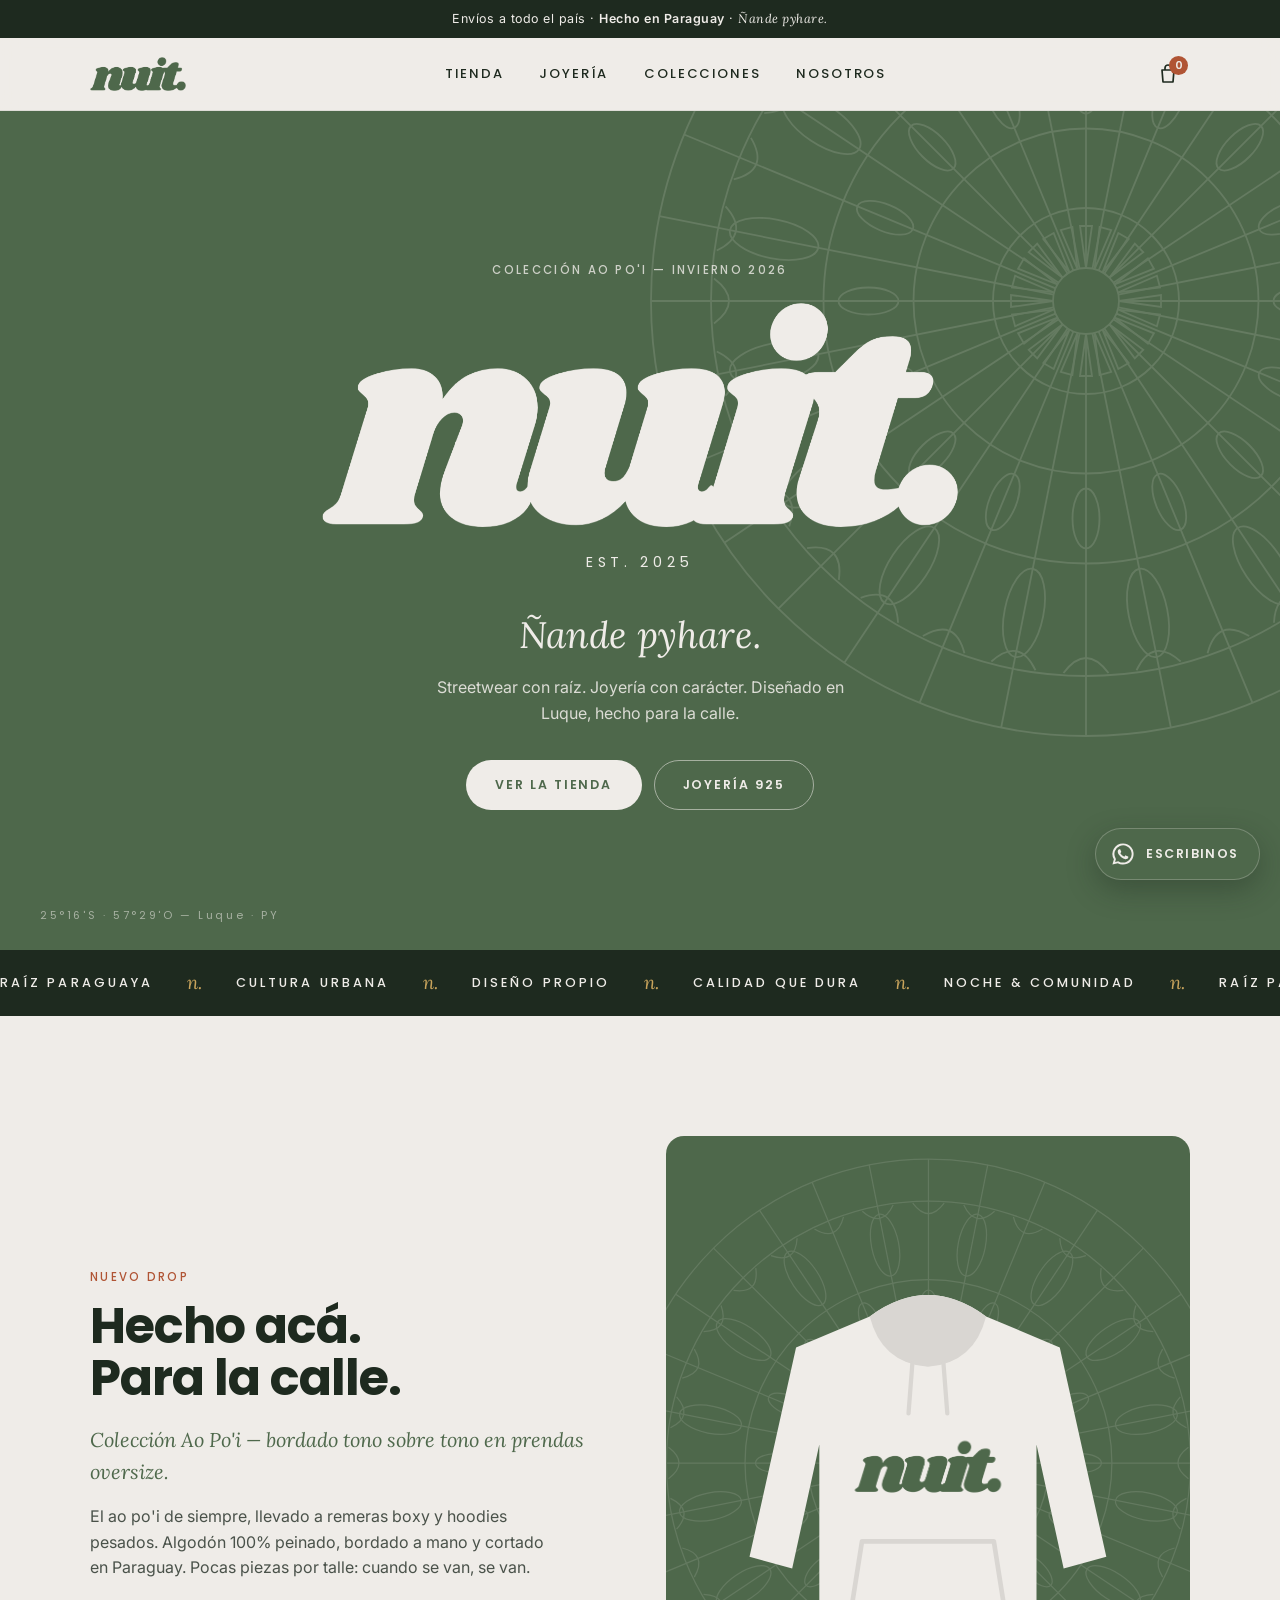
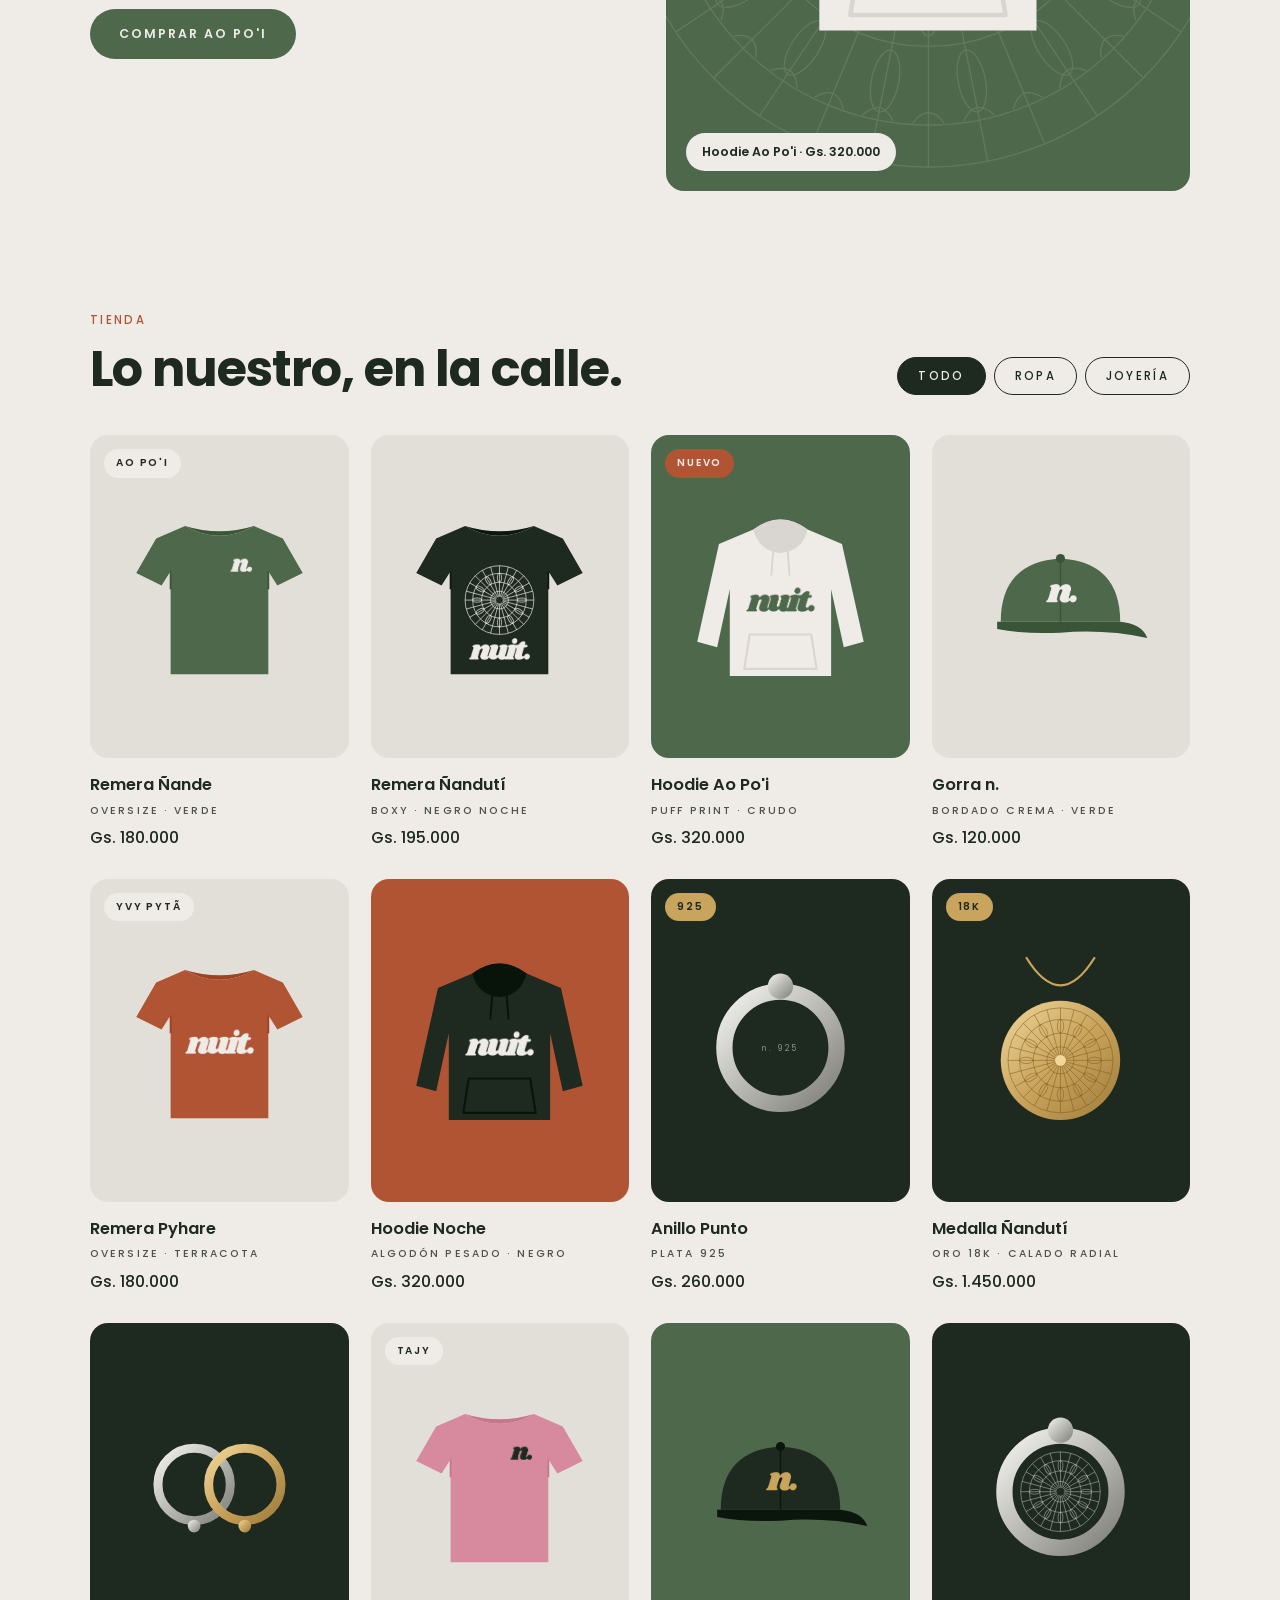
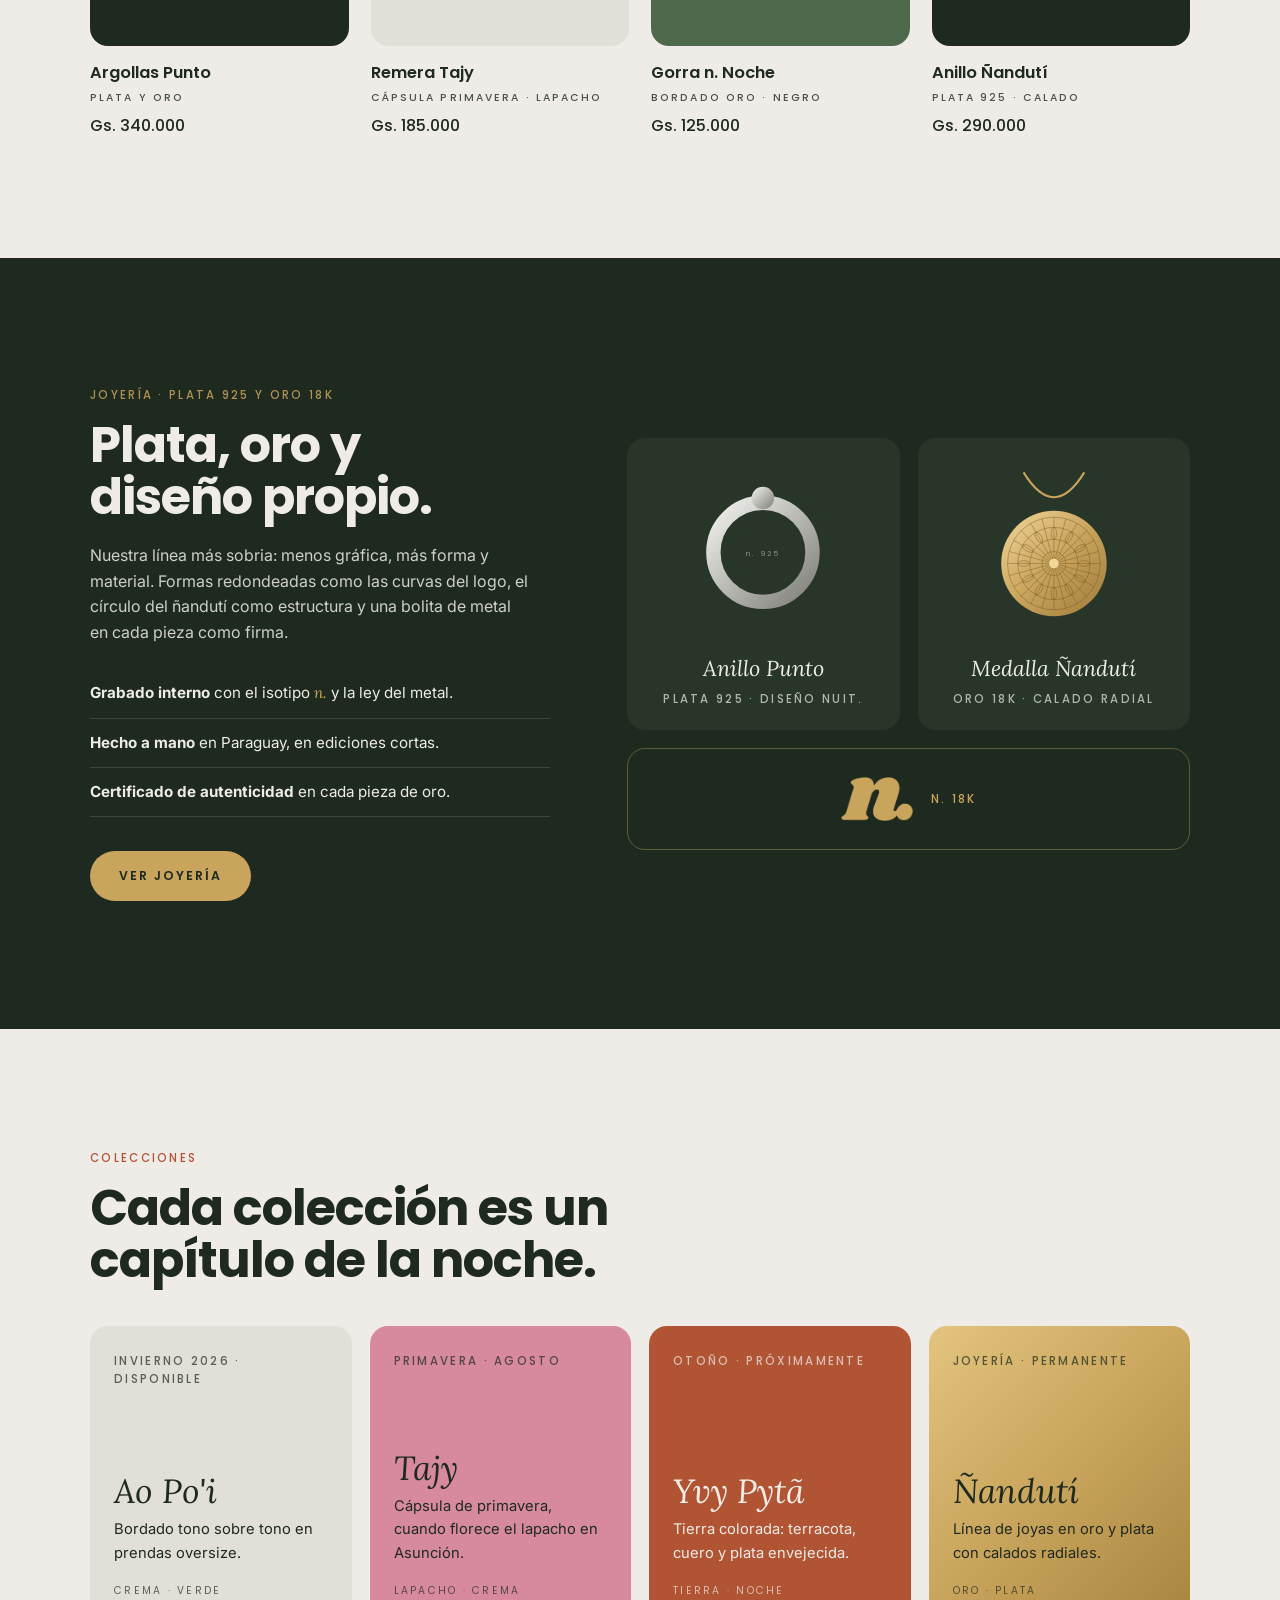
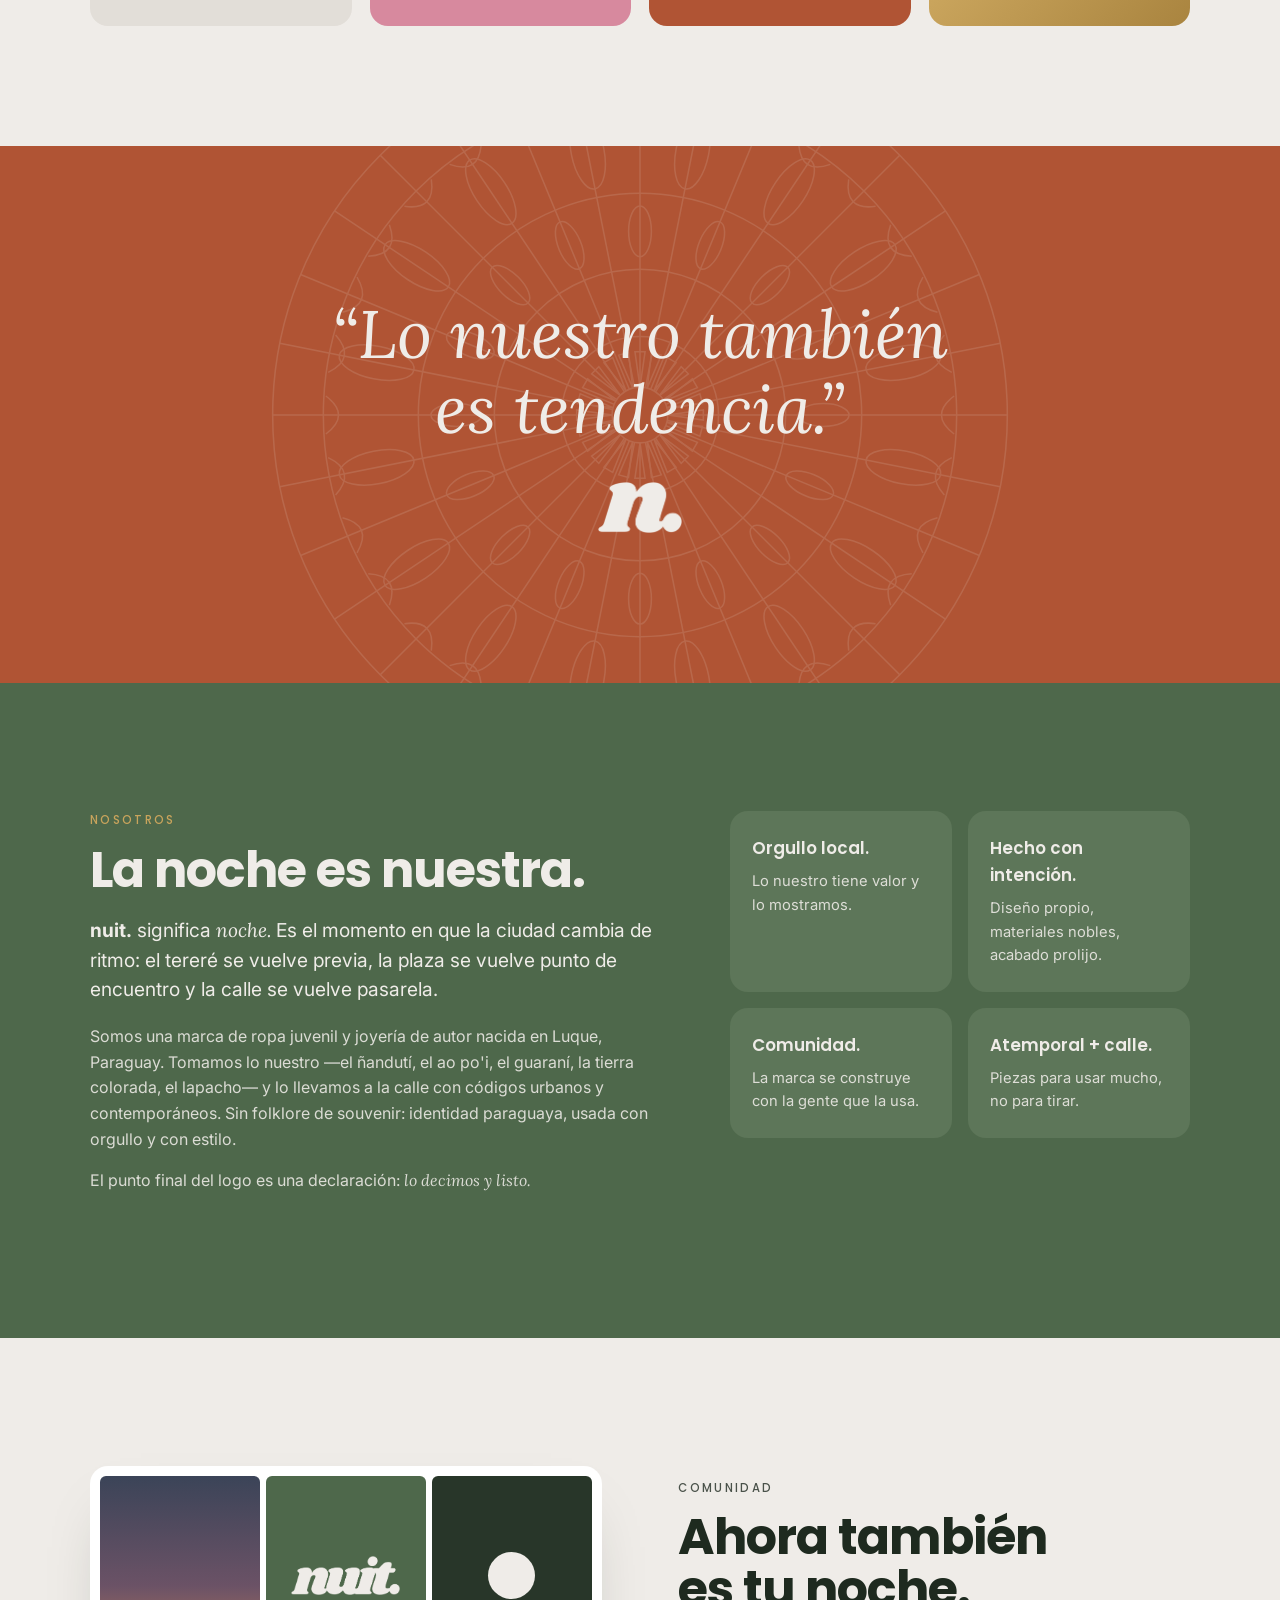
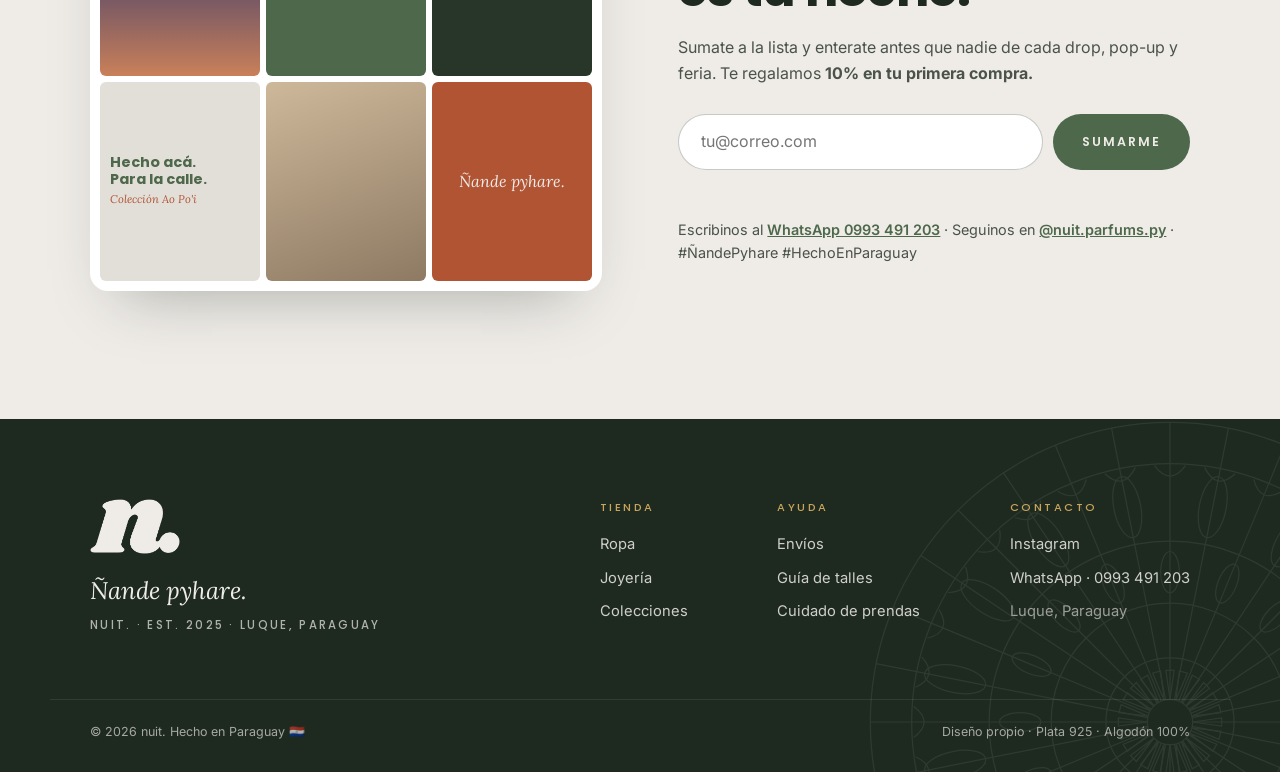
==== commit 0f0a0521: "Agregar botón flotante de WhatsApp y número visible Co-Authored-By: Claude Opus 5.5 <noreply@anthrop" ====
--- a/index.html
+++ b/index.html
@@ -229,7 +229,7 @@
             <button type="submit" class="btn btn--verde">Sumarme</button>
           </form>
           <p class="newsletter__msg" id="newsletterMsg" role="status"></p>
-          <p class="community__social">Seguinos en <a href="https://www.instagram.com/nuit.parfums.py/" target="_blank" rel="noopener">@nuit.parfums.py</a> · #ÑandePyhare #HechoEnParaguay</p>
+          <p class="community__social">Escribinos al <a href="https://wa.me/595993491203" target="_blank" rel="noopener">WhatsApp 0993 491 203</a> · Seguinos en <a href="https://www.instagram.com/nuit.parfums.py/" target="_blank" rel="noopener">@nuit.parfums.py</a> · #ÑandePyhare #HechoEnParaguay</p>
         </div>
       </div>
     </section>
@@ -260,7 +260,7 @@
         <div>
           <h4>Contacto</h4>
           <a href="https://www.instagram.com/nuit.parfums.py/" target="_blank" rel="noopener">Instagram</a>
-          <a href="#" id="whatsappLink">WhatsApp</a>
+          <a href="https://wa.me/595993491203" id="whatsappLink" target="_blank" rel="noopener">WhatsApp · 0993 491 203</a>
           <span>Luque, Paraguay</span>
         </div>
       </div>
@@ -286,6 +286,12 @@
     </div>
   </aside>
 
+  <!-- Botón flotante de WhatsApp -->
+  <a class="wa-float" id="waFloat" href="https://wa.me/595993491203?text=%C2%A1Hola%20nuit.!%20Quiero%20hacer%20una%20consulta." target="_blank" rel="noopener" aria-label="Escribinos por WhatsApp">
+    <svg viewBox="0 0 32 32" aria-hidden="true"><path d="M16 3a13 13 0 0 0-11.2 19.6L3 29l6.6-1.7A13 13 0 1 0 16 3Zm0 23.6a10.6 10.6 0 0 1-5.4-1.5l-.4-.2-3.9 1 1-3.8-.2-.4A10.6 10.6 0 1 1 16 26.6Zm5.8-7.9c-.3-.2-1.9-.9-2.2-1s-.5-.2-.7.2-.8 1-1 1.2-.4.2-.7 0a8.7 8.7 0 0 1-4.3-3.8c-.3-.6.3-.5.9-1.7a.6.6 0 0 0 0-.5l-1-2.4c-.3-.6-.5-.5-.7-.5h-.6a1.2 1.2 0 0 0-.9.4 3.6 3.6 0 0 0-1.1 2.7 6.3 6.3 0 0 0 1.3 3.3 14.4 14.4 0 0 0 5.5 4.9c2 .9 2.8.9 3.9.8a3.3 3.3 0 0 0 2.1-1.5 2.6 2.6 0 0 0 .2-1.5c-.1-.2-.3-.3-.6-.5Z"/></svg>
+    <span>Escribinos</span>
+  </a>
+
   <!-- Toast -->
   <div class="toast" id="toast" role="status" aria-live="polite"></div>
 
--- a/css/styles.css
+++ b/css/styles.css
@@ -519,6 +519,26 @@
 .cart__total strong { font-size: 1.3rem; }
 .cart__note { font-size: .78rem; color: var(--texto-suave); text-align: center; margin: 12px 0 0; }
 
+/* ---------- WhatsApp flotante ---------- */
+.wa-float {
+  position: fixed; right: 20px; bottom: 20px; z-index: 80;
+  display: inline-flex; align-items: center; gap: 10px;
+  padding: 12px 20px 12px 14px;
+  border-radius: 999px;
+  background: var(--verde); color: var(--crema);
+  font-family: var(--ff-title); font-weight: 600; font-size: .78rem;
+  letter-spacing: .12em; text-transform: uppercase; text-decoration: none;
+  box-shadow: 0 10px 28px rgba(30, 42, 31, .35);
+  border: 1.5px solid rgba(239, 236, 232, .25);
+  transition: transform .25s var(--ease), background .25s;
+}
+.wa-float:hover { transform: translateY(-3px); background: var(--noche); }
+.wa-float svg { width: 26px; height: 26px; fill: currentColor; }
+@media (max-width: 560px) {
+  .wa-float { right: 14px; bottom: 14px; padding: 13px; }
+  .wa-float span { display: none; }
+}
+
 /* ---------- Toast ---------- */
 .toast {
   position: fixed; left: 50%; bottom: 26px; z-index: 120;
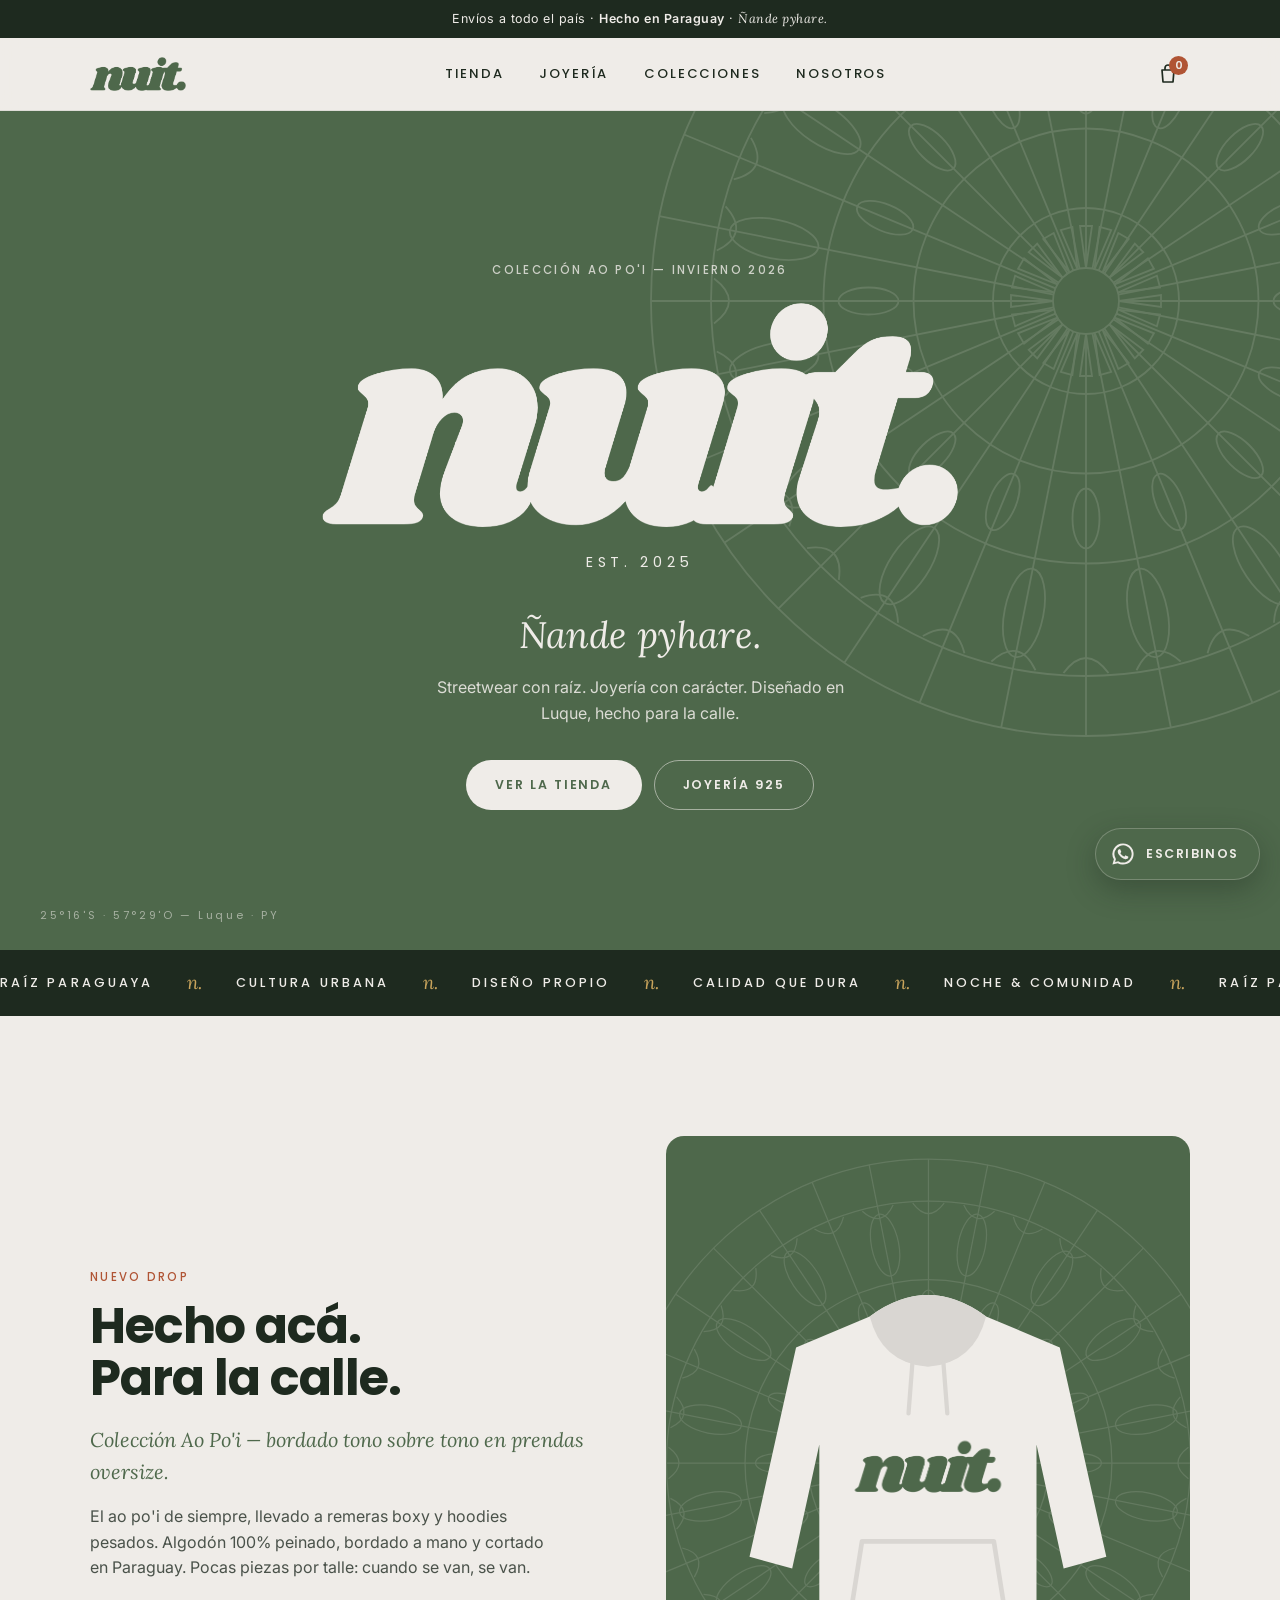
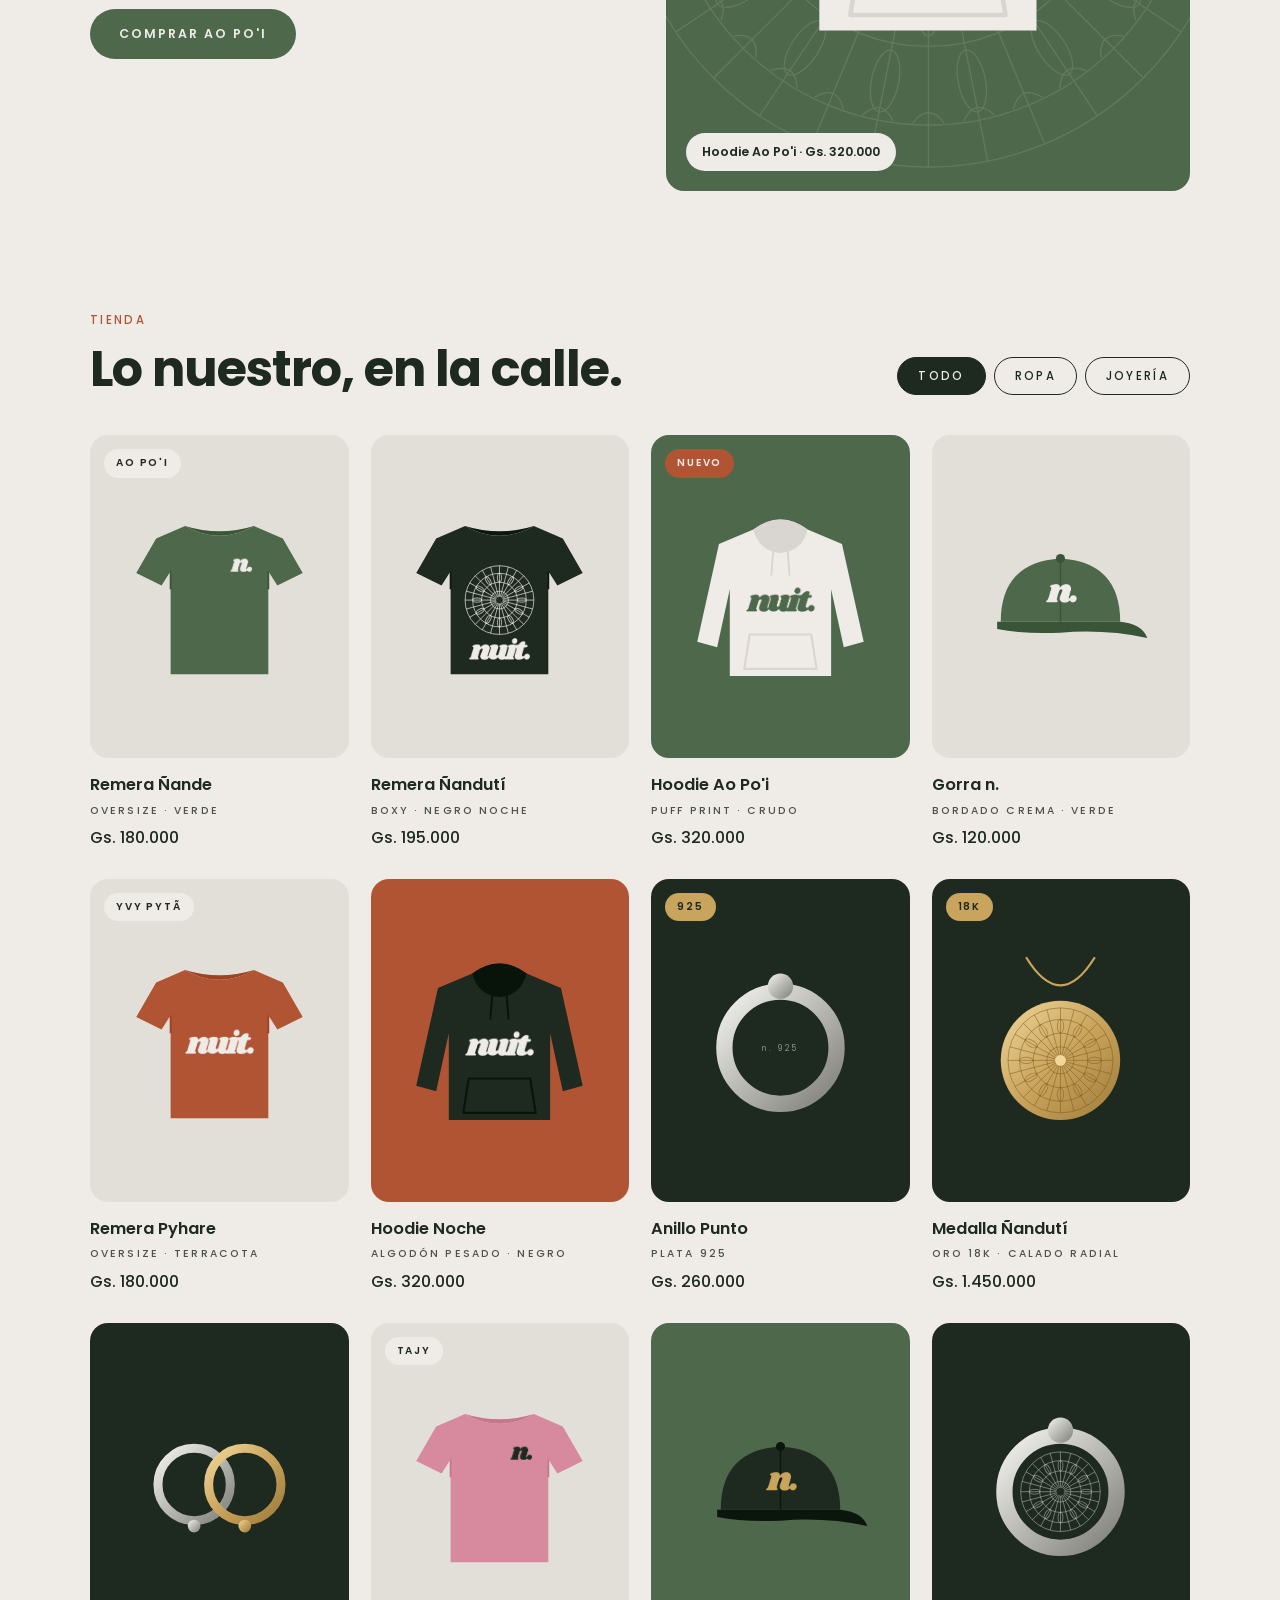
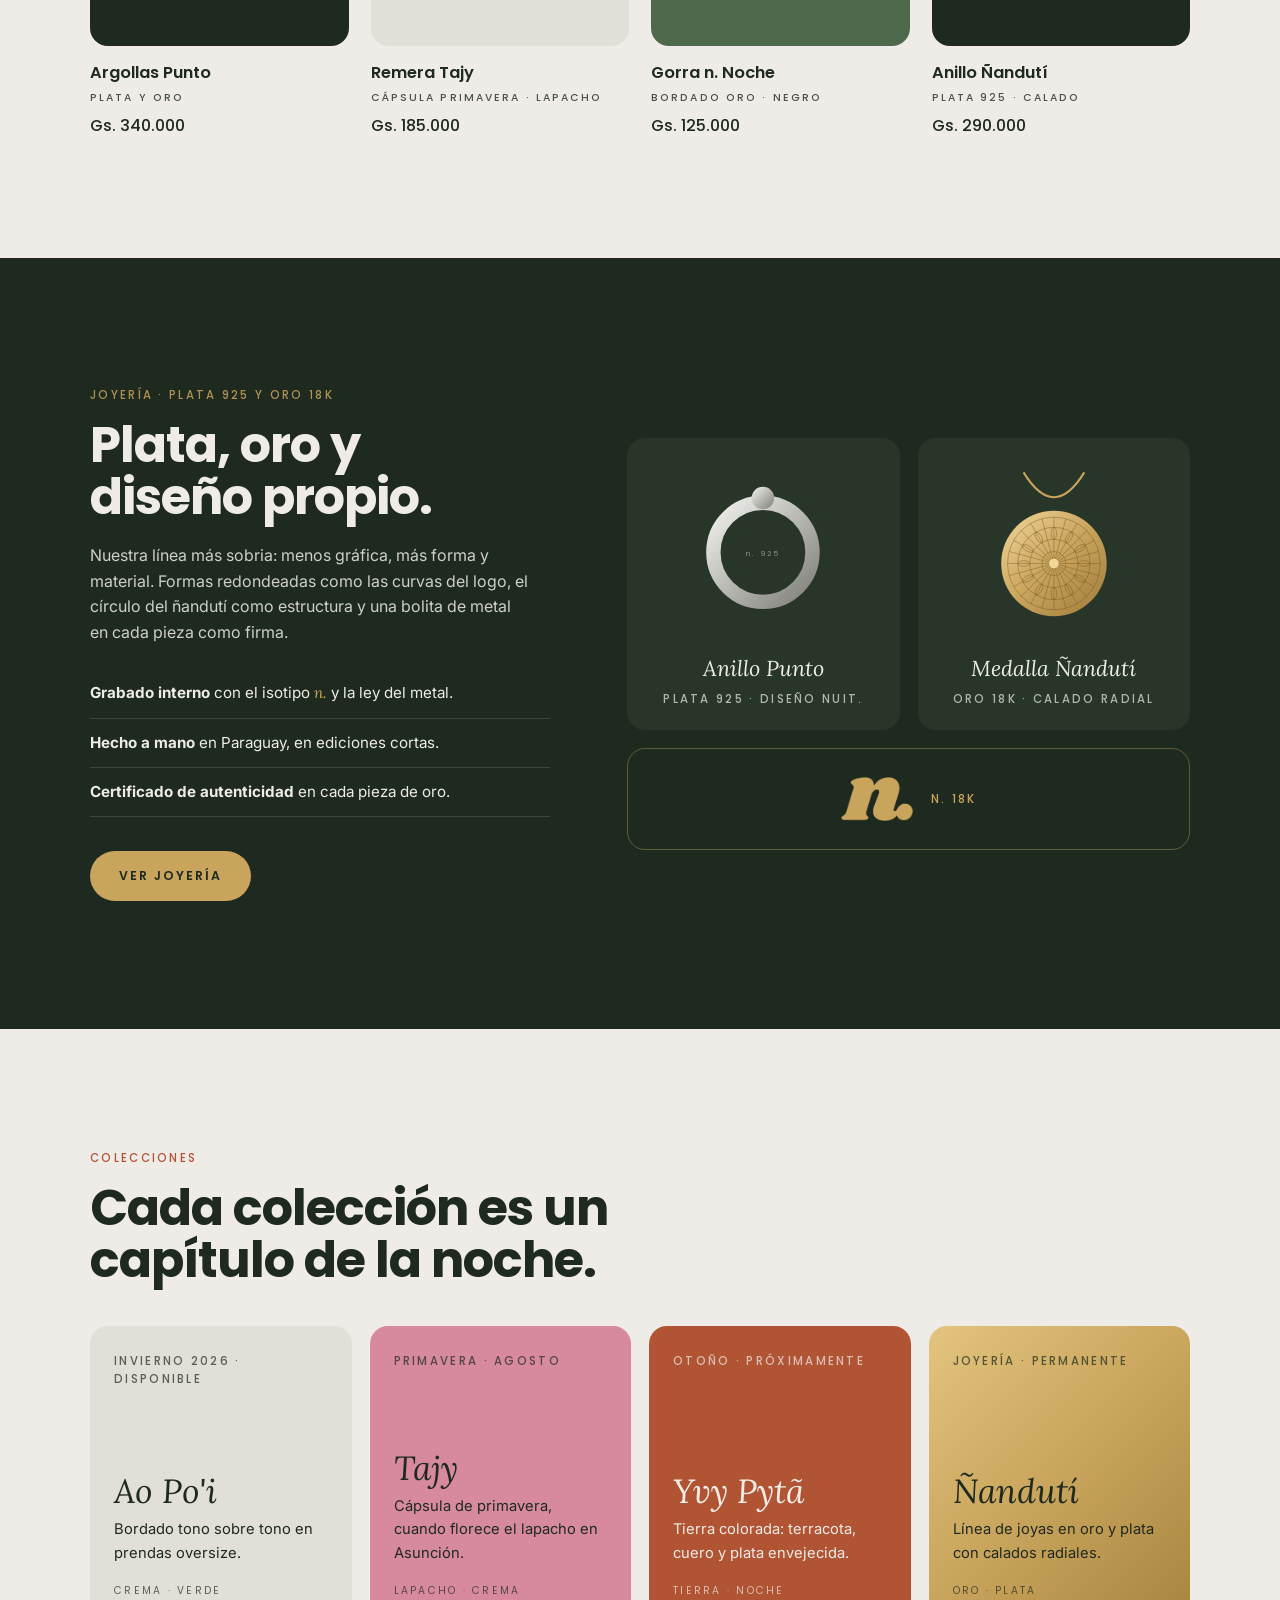
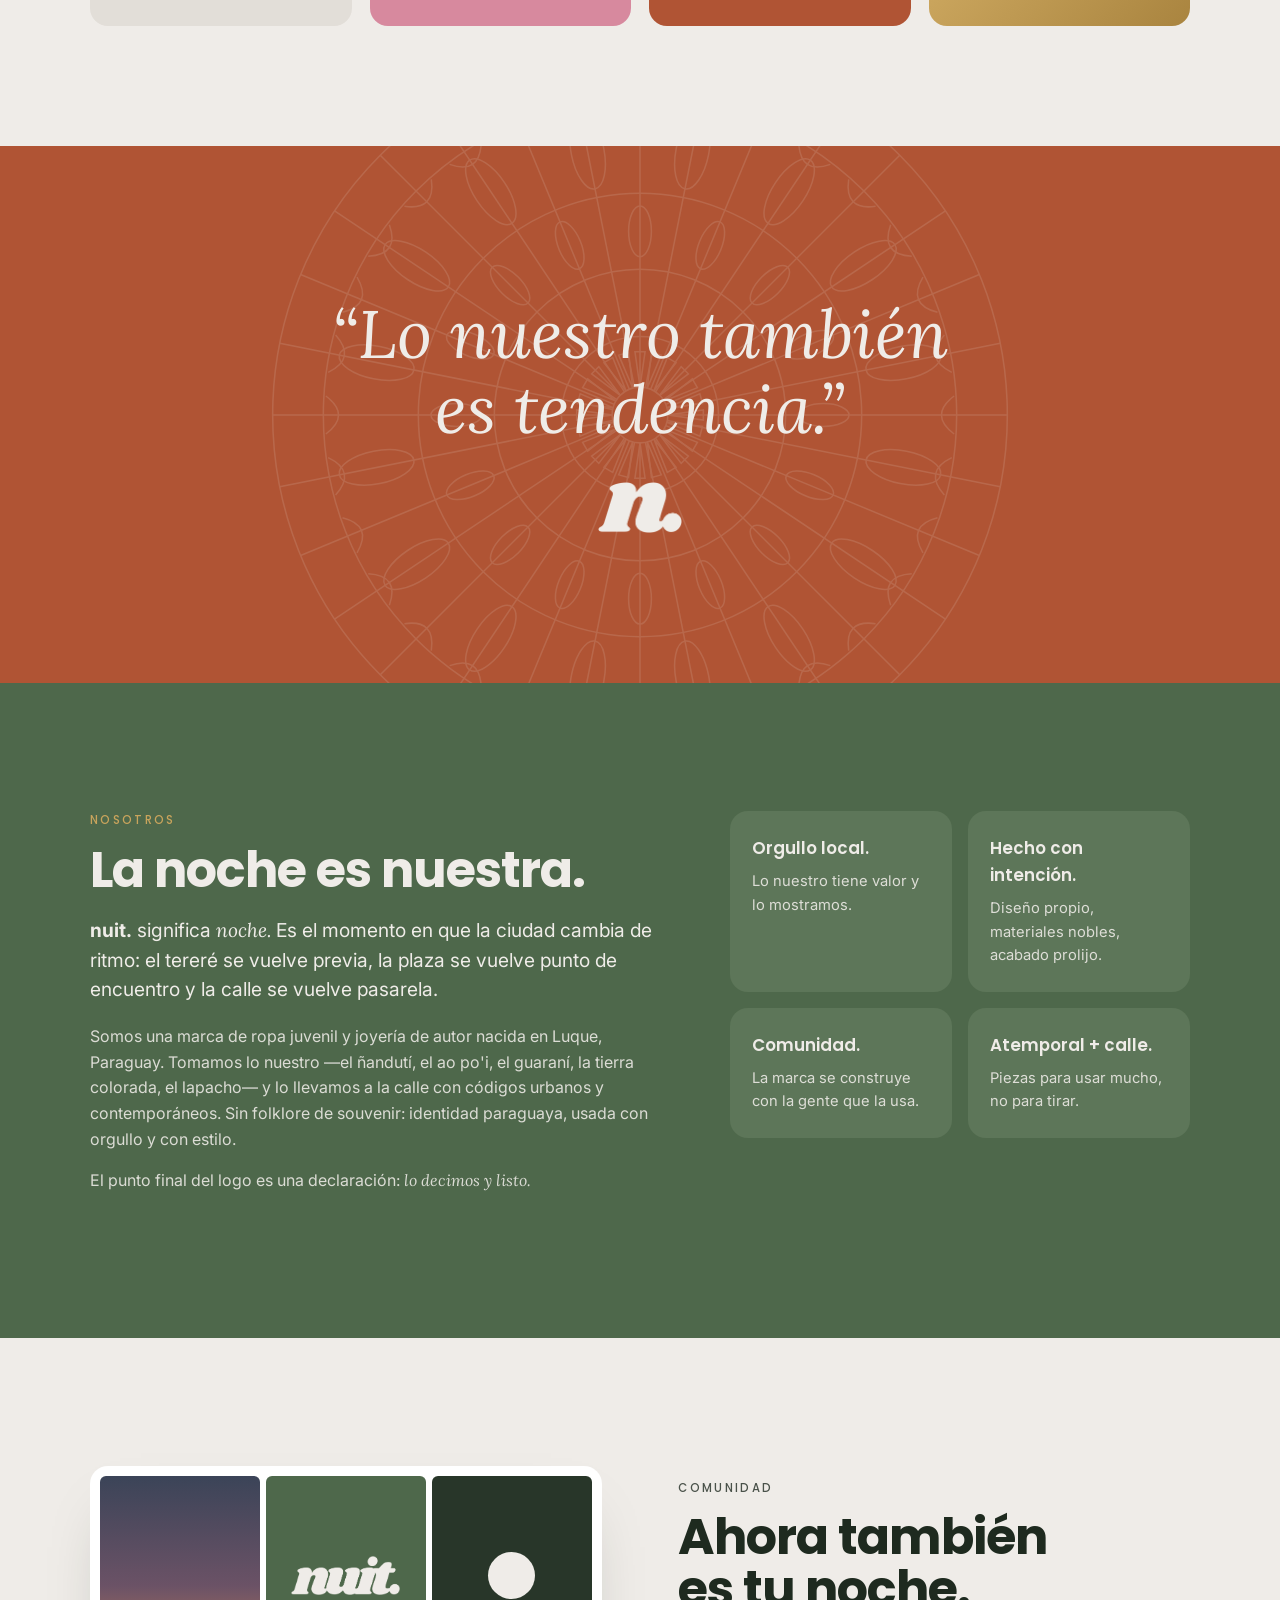
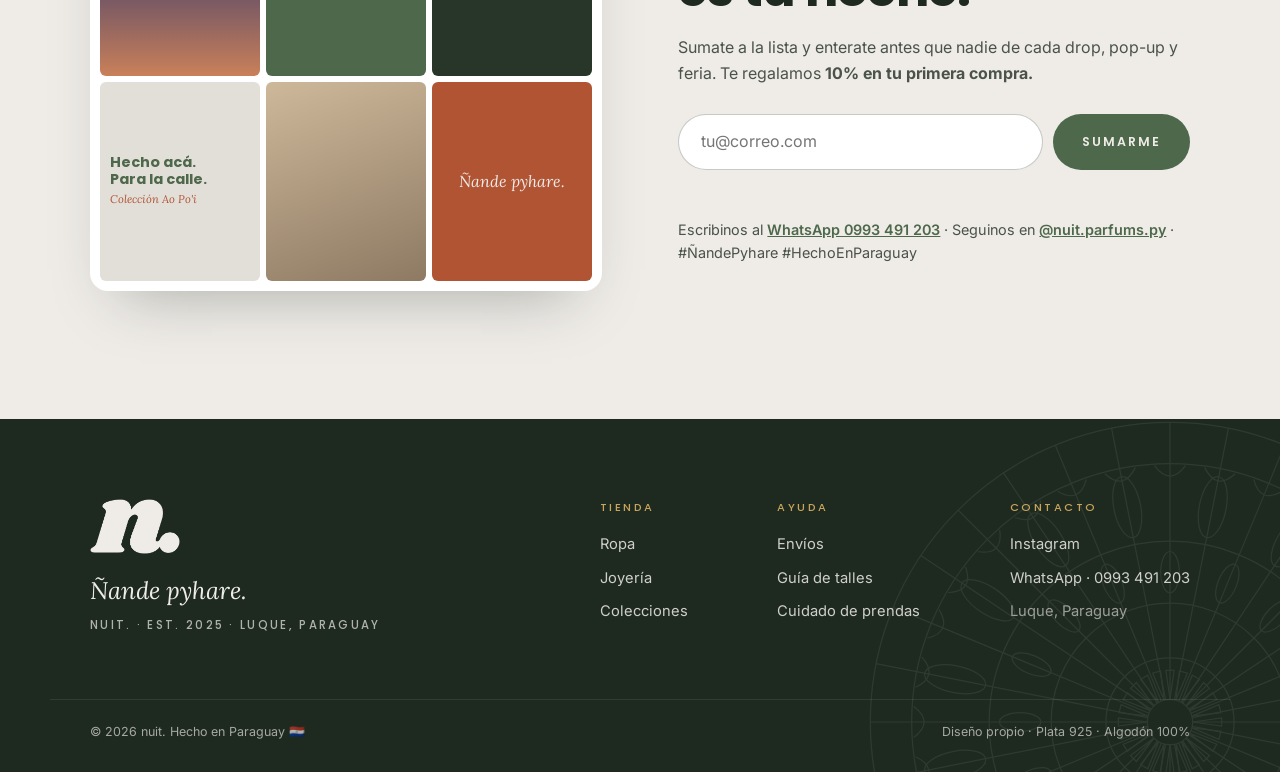
==== commit c9675c94: "Evitar que el navegador use estilos viejos guardados Co-Authored-By: Claude Opus 5.5 <noreply@anthro" ====
--- a/index.html
+++ b/index.html
@@ -10,7 +10,7 @@
   <link rel="preconnect" href="https://fonts.googleapis.com">
   <link rel="preconnect" href="https://fonts.gstatic.com" crossorigin>
   <link href="https://fonts.googleapis.com/css2?family=Inter:wght@400;500;600&family=Lora:ital,wght@1,400;1,500&family=Poppins:wght@300;400;500;600;700&display=swap" rel="stylesheet">
-  <link rel="stylesheet" href="css/styles.css">
+  <link rel="stylesheet" href="css/styles.css?v=3">
 </head>
 <body>
 
@@ -288,13 +288,13 @@
 
   <!-- Botón flotante de WhatsApp -->
   <a class="wa-float" id="waFloat" href="https://wa.me/595993491203?text=%C2%A1Hola%20nuit.!%20Quiero%20hacer%20una%20consulta." target="_blank" rel="noopener" aria-label="Escribinos por WhatsApp">
-    <svg viewBox="0 0 32 32" aria-hidden="true"><path d="M16 3a13 13 0 0 0-11.2 19.6L3 29l6.6-1.7A13 13 0 1 0 16 3Zm0 23.6a10.6 10.6 0 0 1-5.4-1.5l-.4-.2-3.9 1 1-3.8-.2-.4A10.6 10.6 0 1 1 16 26.6Zm5.8-7.9c-.3-.2-1.9-.9-2.2-1s-.5-.2-.7.2-.8 1-1 1.2-.4.2-.7 0a8.7 8.7 0 0 1-4.3-3.8c-.3-.6.3-.5.9-1.7a.6.6 0 0 0 0-.5l-1-2.4c-.3-.6-.5-.5-.7-.5h-.6a1.2 1.2 0 0 0-.9.4 3.6 3.6 0 0 0-1.1 2.7 6.3 6.3 0 0 0 1.3 3.3 14.4 14.4 0 0 0 5.5 4.9c2 .9 2.8.9 3.9.8a3.3 3.3 0 0 0 2.1-1.5 2.6 2.6 0 0 0 .2-1.5c-.1-.2-.3-.3-.6-.5Z"/></svg>
+    <svg viewBox="0 0 32 32" width="26" height="26" aria-hidden="true"><path d="M16 3a13 13 0 0 0-11.2 19.6L3 29l6.6-1.7A13 13 0 1 0 16 3Zm0 23.6a10.6 10.6 0 0 1-5.4-1.5l-.4-.2-3.9 1 1-3.8-.2-.4A10.6 10.6 0 1 1 16 26.6Zm5.8-7.9c-.3-.2-1.9-.9-2.2-1s-.5-.2-.7.2-.8 1-1 1.2-.4.2-.7 0a8.7 8.7 0 0 1-4.3-3.8c-.3-.6.3-.5.9-1.7a.6.6 0 0 0 0-.5l-1-2.4c-.3-.6-.5-.5-.7-.5h-.6a1.2 1.2 0 0 0-.9.4 3.6 3.6 0 0 0-1.1 2.7 6.3 6.3 0 0 0 1.3 3.3 14.4 14.4 0 0 0 5.5 4.9c2 .9 2.8.9 3.9.8a3.3 3.3 0 0 0 2.1-1.5 2.6 2.6 0 0 0 .2-1.5c-.1-.2-.3-.3-.6-.5Z"/></svg>
     <span>Escribinos</span>
   </a>
 
   <!-- Toast -->
   <div class="toast" id="toast" role="status" aria-live="polite"></div>
 
-  <script src="js/main.js"></script>
+  <script src="js/main.js?v=3"></script>
 </body>
 </html>
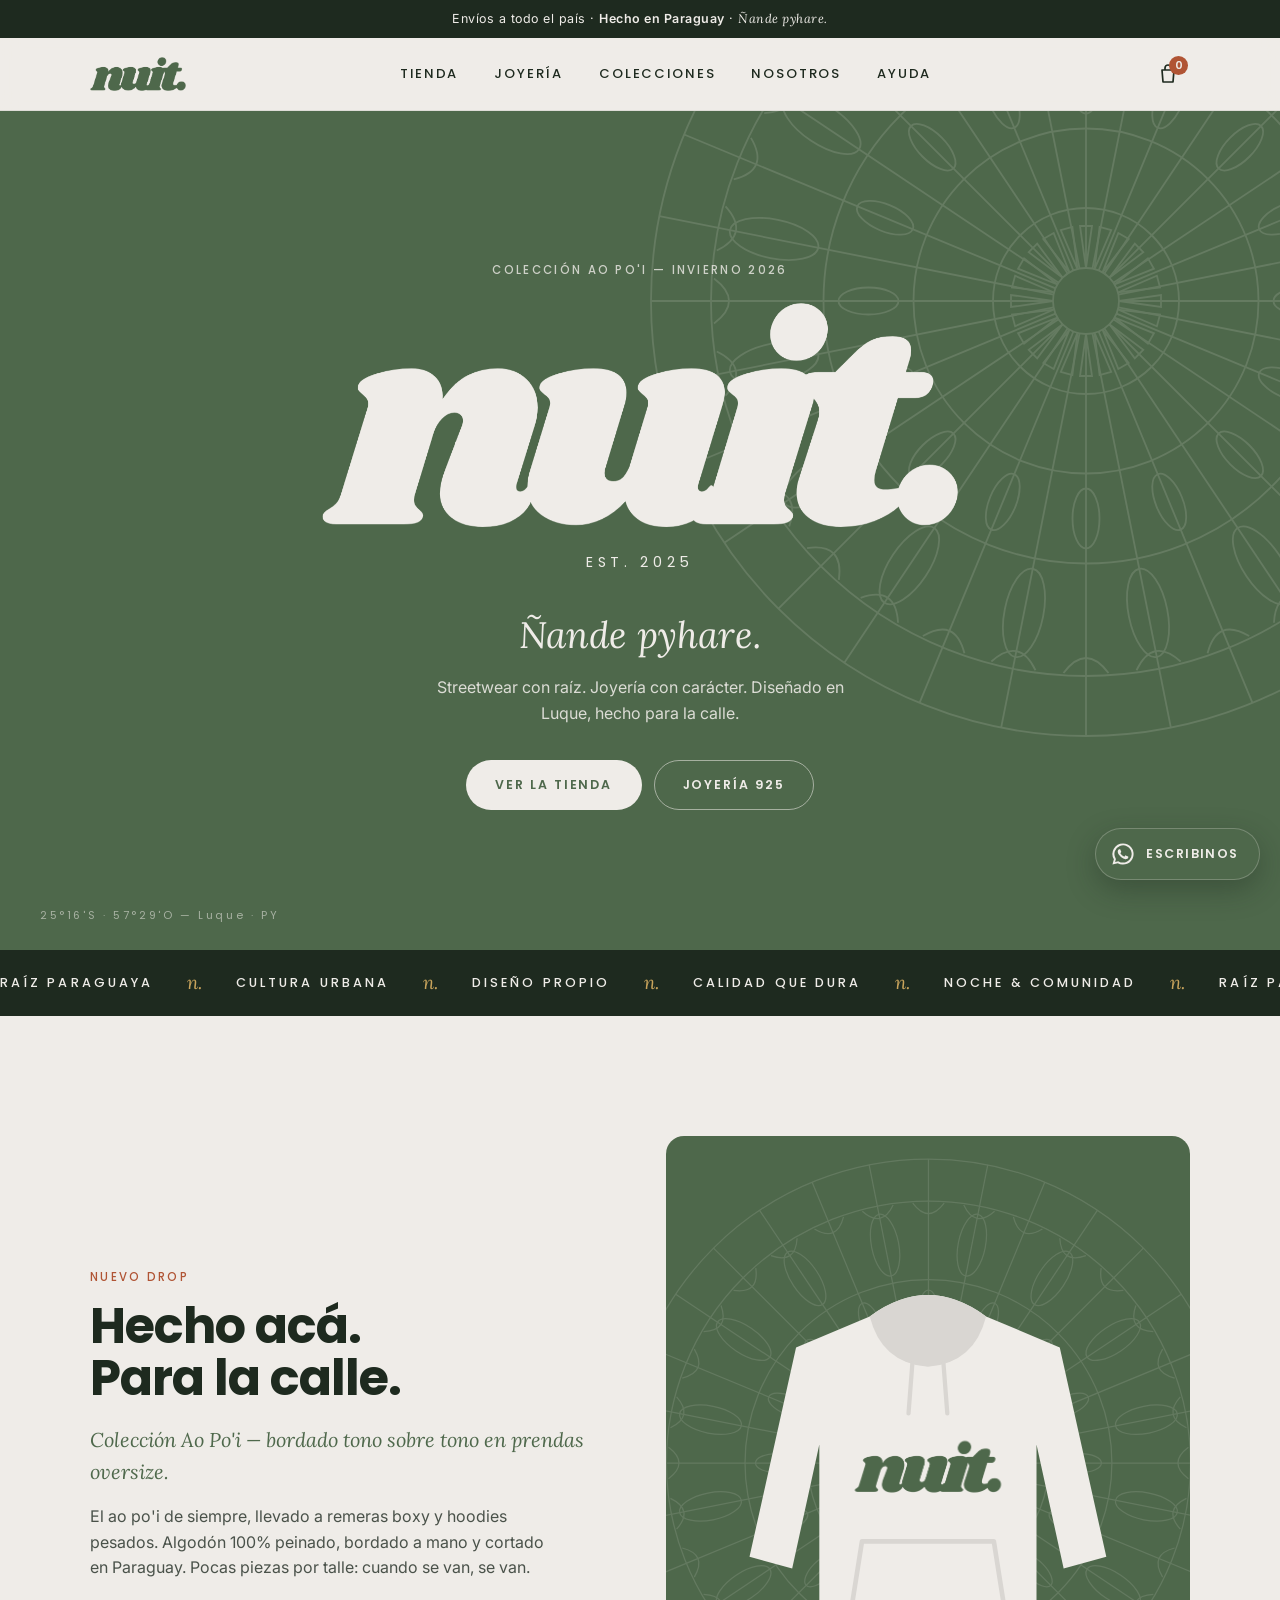
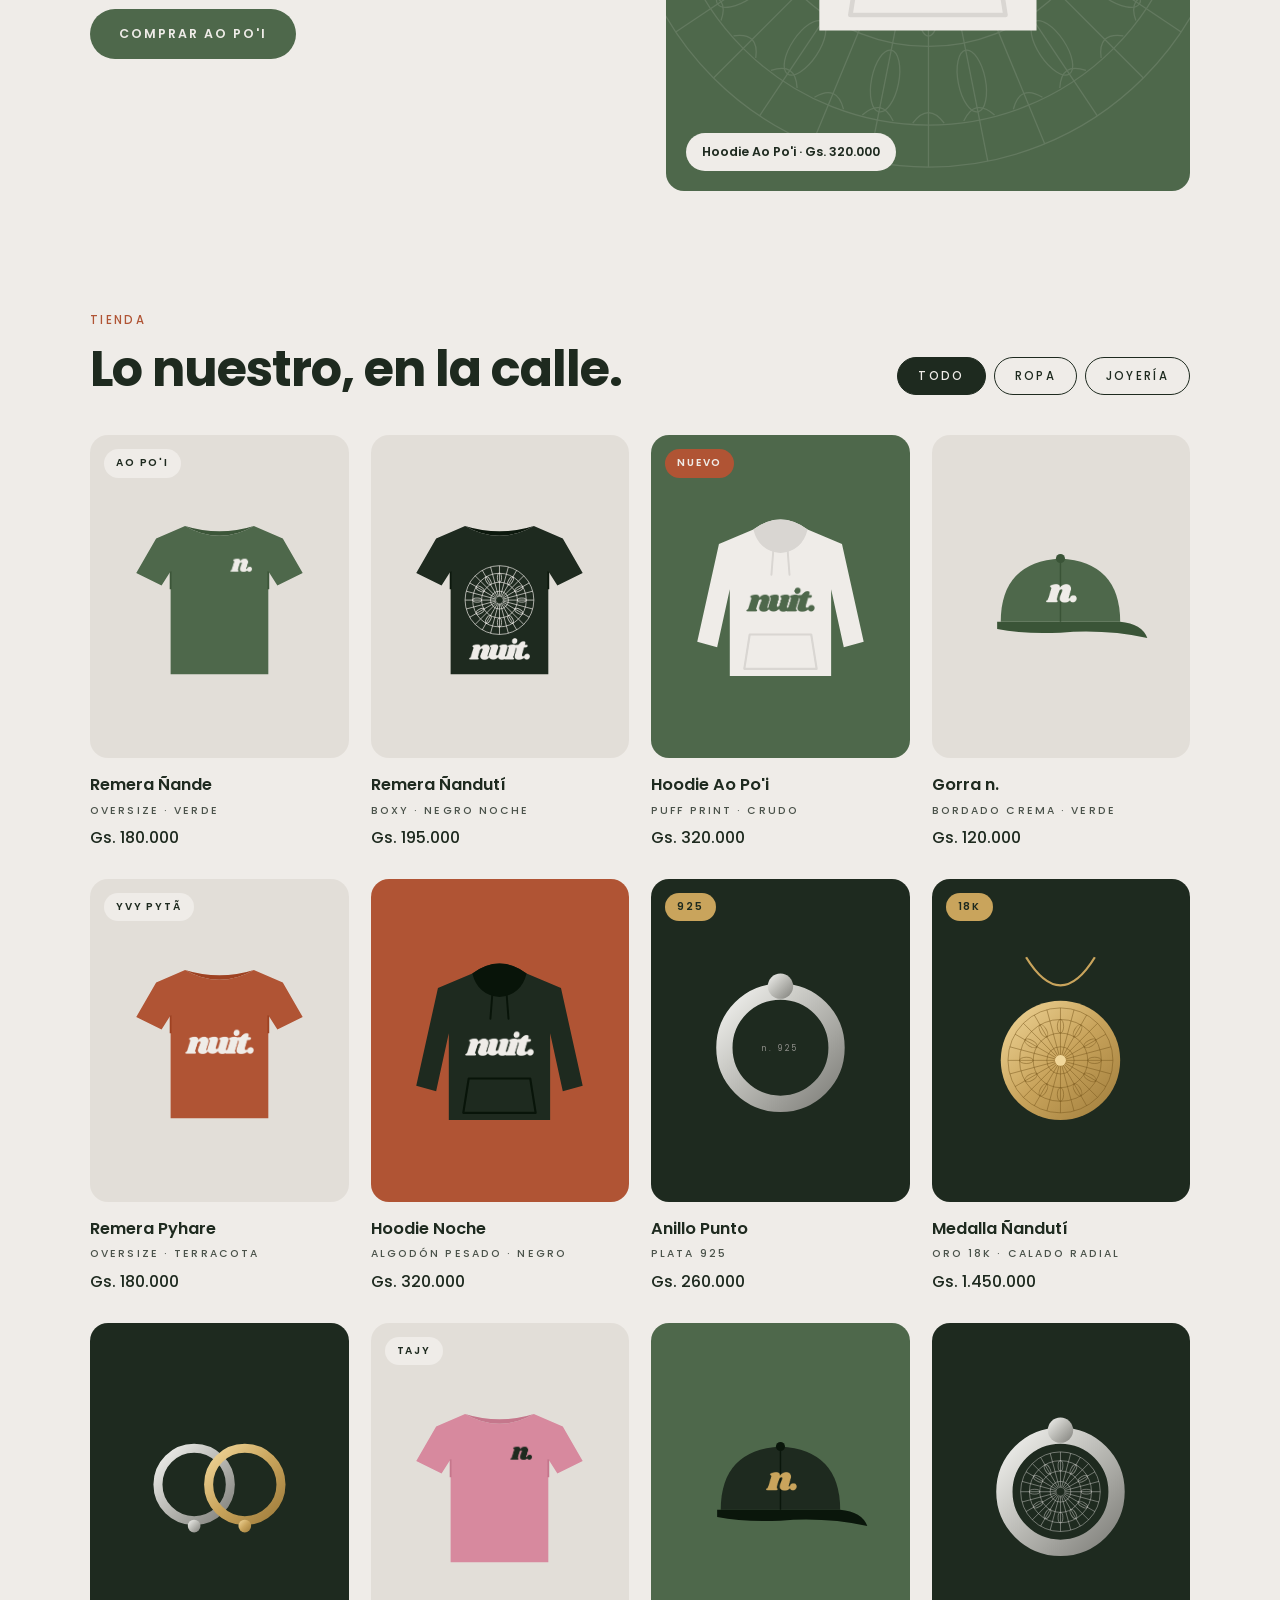
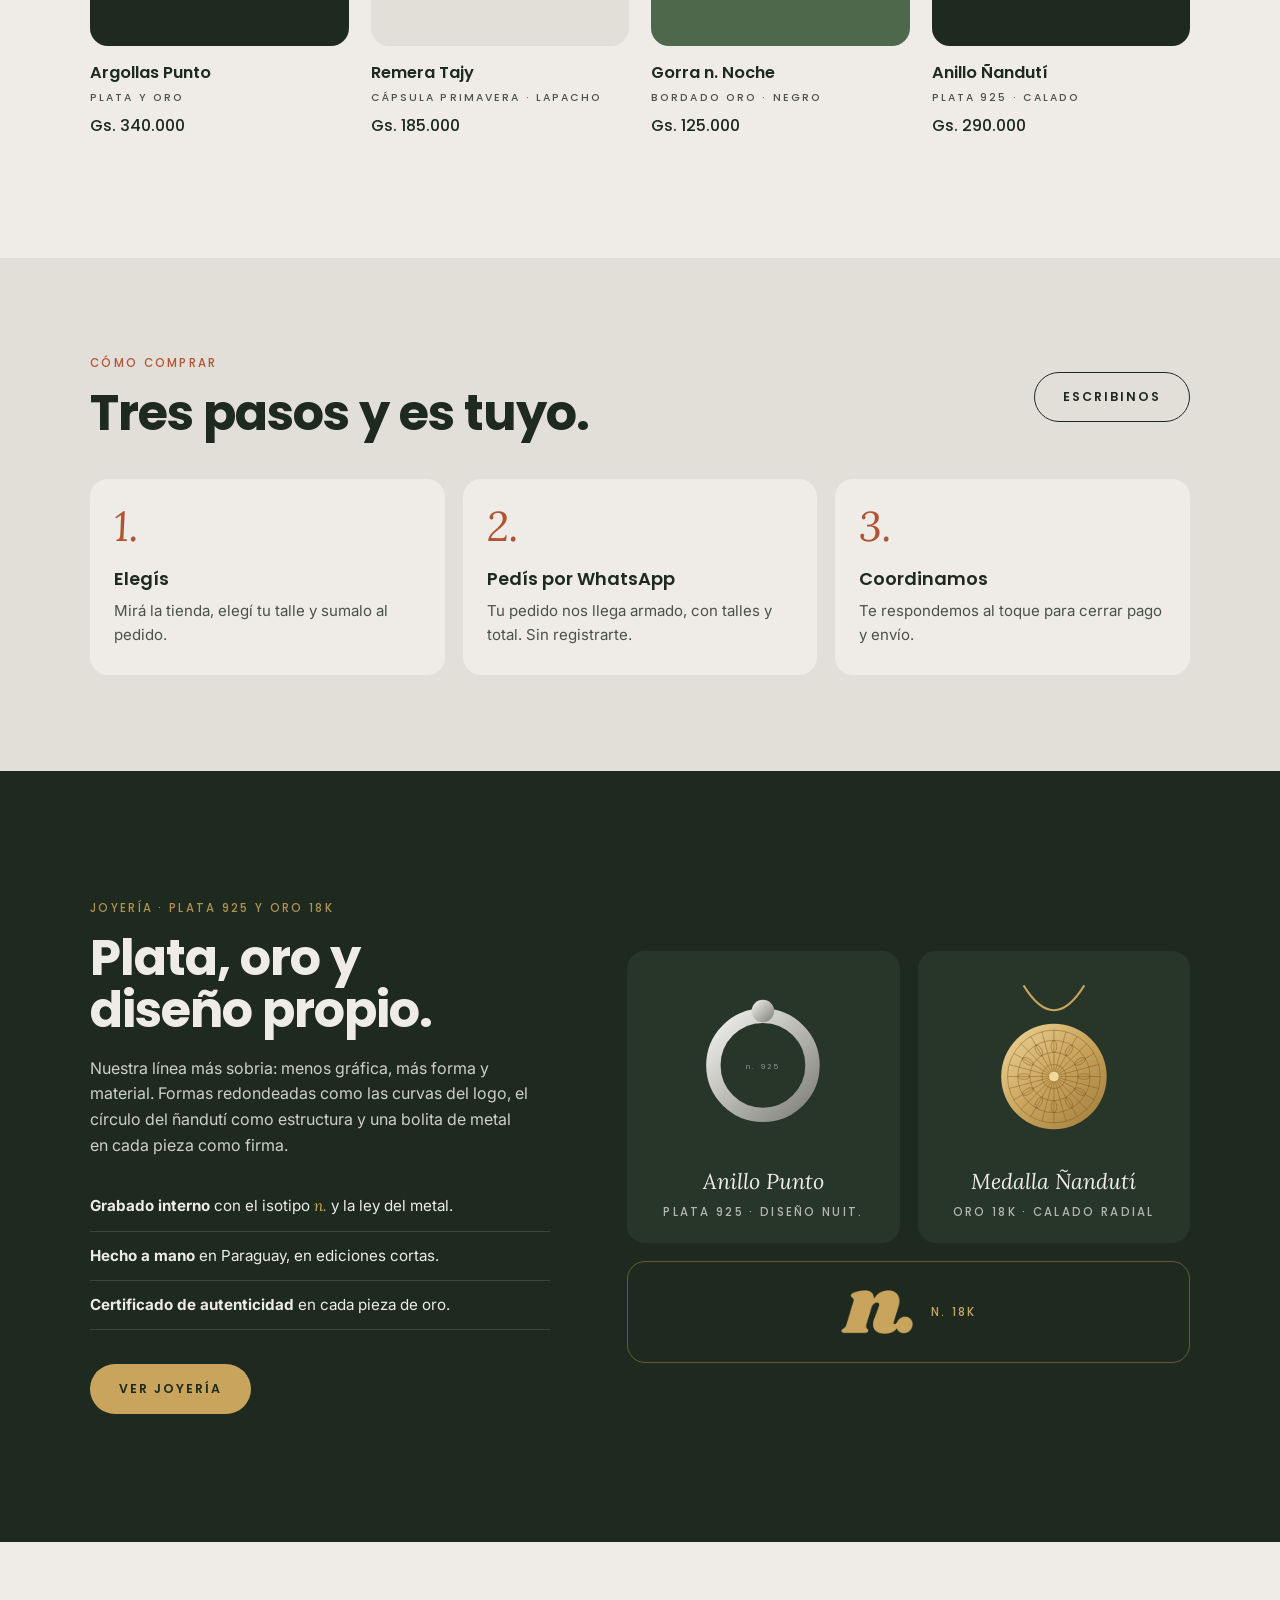
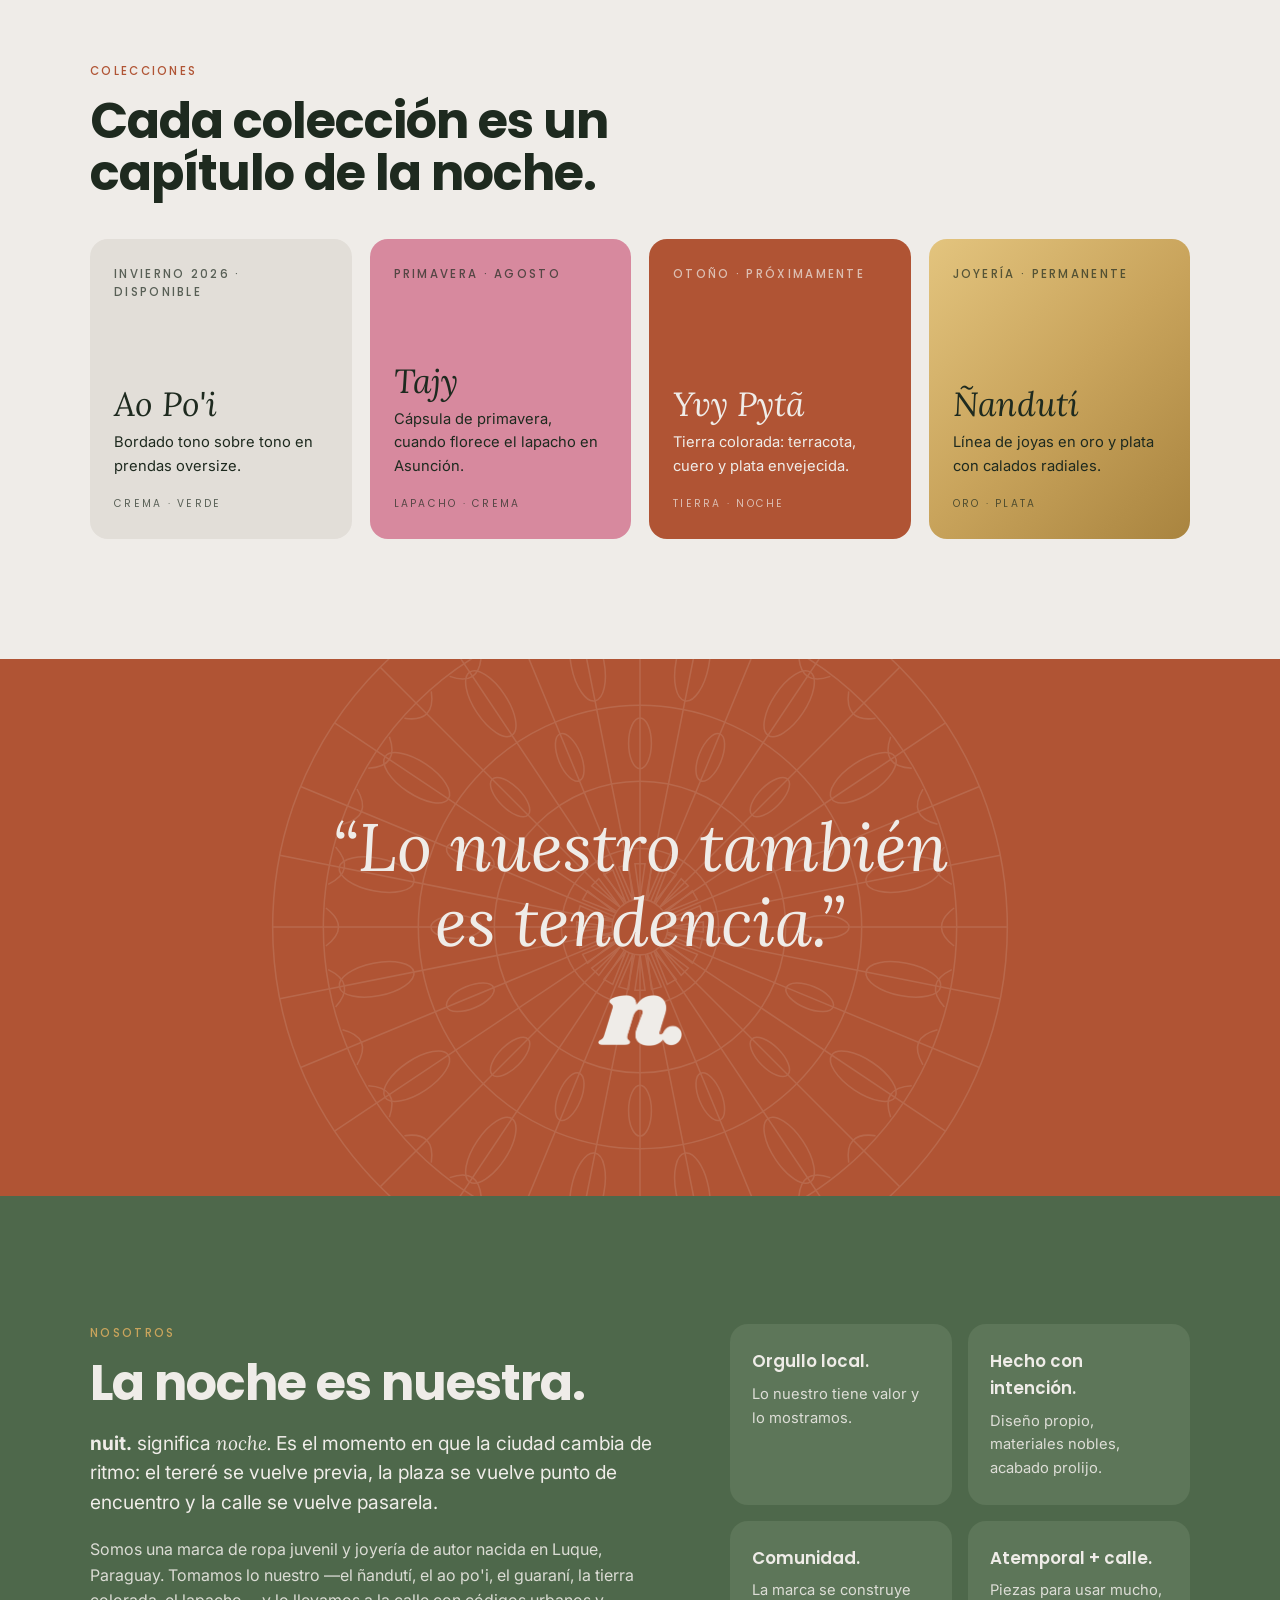
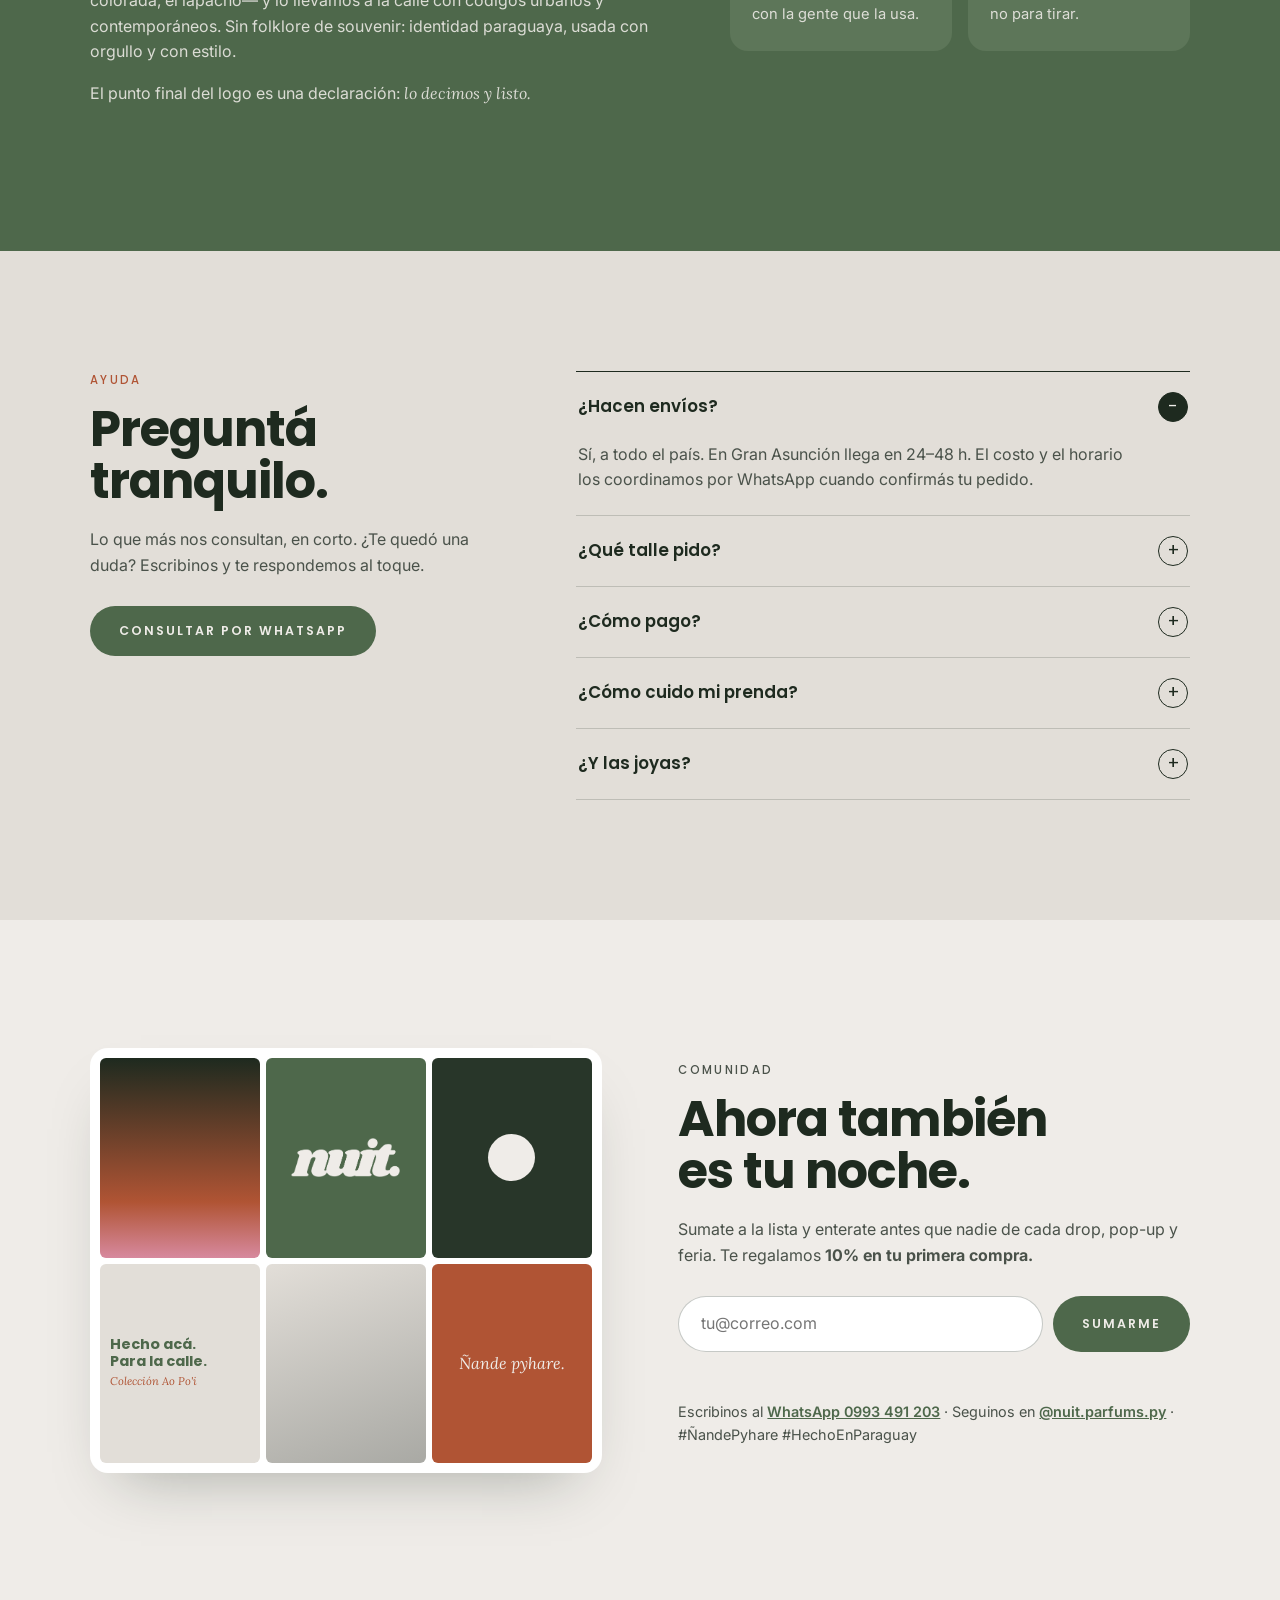
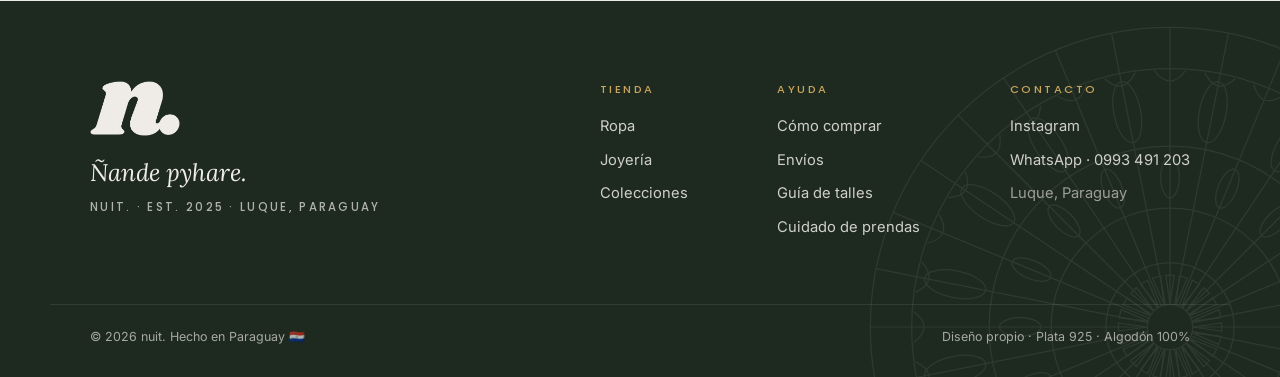
==== commit af85b279: "Vista rápida con talles, cómo comprar, ayuda y accesibilidad - Vista rápida de producto: descripción" ====
--- a/index.html
+++ b/index.html
@@ -6,13 +6,30 @@
   <title>nuit. — Ropa urbana y joyería de autor · Luque, Paraguay</title>
   <meta name="description" content="nuit. es streetwear con raíz y joyería con carácter. Diseño propio, hecho en Paraguay. Ñande pyhare.">
   <meta name="theme-color" content="#4E684B">
+  <link rel="canonical" href="https://f-erlab.github.io/nuit-web/">
+  <meta property="og:type" content="website">
+  <meta property="og:site_name" content="nuit.">
+  <meta property="og:locale" content="es_PY">
+  <meta property="og:url" content="https://f-erlab.github.io/nuit-web/">
+  <meta property="og:title" content="nuit. — Ropa urbana y joyería de autor · Luque, Paraguay">
+  <meta property="og:description" content="Streetwear con raíz y joyería con carácter. Diseño propio, hecho en Paraguay. Pedí por WhatsApp. Ñande pyhare.">
+  <meta property="og:image" content="https://f-erlab.github.io/nuit-web/assets/og-image.png">
+  <meta property="og:image:type" content="image/png">
+  <meta property="og:image:width" content="1200">
+  <meta property="og:image:height" content="630">
+  <meta property="og:image:alt" content="Logo de nuit. en crema sobre fondo verde yerba">
+  <meta name="twitter:card" content="summary_large_image">
+  <meta name="twitter:title" content="nuit. — Ropa urbana y joyería de autor">
+  <meta name="twitter:description" content="Streetwear con raíz y joyería con carácter. Hecho en Paraguay. Ñande pyhare.">
+  <meta name="twitter:image" content="https://f-erlab.github.io/nuit-web/assets/og-image.png">
   <link rel="icon" type="image/png" href="assets/favicon.png">
   <link rel="preconnect" href="https://fonts.googleapis.com">
   <link rel="preconnect" href="https://fonts.gstatic.com" crossorigin>
   <link href="https://fonts.googleapis.com/css2?family=Inter:wght@400;500;600&family=Lora:ital,wght@1,400;1,500&family=Poppins:wght@300;400;500;600;700&display=swap" rel="stylesheet">
-  <link rel="stylesheet" href="css/styles.css?v=3">
+  <link rel="stylesheet" href="css/styles.css?v=4">
 </head>
 <body>
+  <a href="#contenido" class="skip-link">Saltar al contenido</a>
 
   <!-- Barra de anuncio -->
   <div class="announce">
@@ -30,11 +47,12 @@
         <a href="#joyeria">Joyería</a>
         <a href="#colecciones">Colecciones</a>
         <a href="#nosotros">Nosotros</a>
+        <a href="#ayuda">Ayuda</a>
       </nav>
       <div class="header__actions">
-        <button class="cart-btn" id="cartOpen" aria-label="Abrir carrito">
+        <button class="cart-btn" id="cartOpen" aria-label="Abrir tu pedido" aria-haspopup="dialog">
           <svg viewBox="0 0 24 24" aria-hidden="true"><path d="M6 8h12l-1 12H7L6 8Z"/><path d="M9 8V6a3 3 0 0 1 6 0v2"/></svg>
-          <span class="cart-btn__count" id="cartCount">0</span>
+          <span class="cart-btn__count" id="cartCount" aria-hidden="true">0</span>
         </button>
         <button class="menu-btn" id="menuBtn" aria-label="Abrir menú" aria-expanded="false" aria-controls="nav">
           <span></span><span></span>
@@ -43,7 +61,7 @@
     </div>
   </header>
 
-  <main>
+  <main id="contenido">
     <!-- Hero -->
     <section class="hero">
       <div class="nanduti hero__pattern" aria-hidden="true"></div>
@@ -99,13 +117,43 @@
             <p class="eyebrow">Tienda</p>
             <h2 class="h2">Lo nuestro, en la calle.</h2>
           </div>
-          <div class="filters" role="tablist" aria-label="Filtrar productos">
-            <button class="filter is-active" data-filter="todo" role="tab" aria-selected="true">Todo</button>
-            <button class="filter" data-filter="ropa" role="tab" aria-selected="false">Ropa</button>
-            <button class="filter" data-filter="joyeria" role="tab" aria-selected="false">Joyería</button>
+          <div class="filters" role="group" aria-label="Filtrar productos">
+            <button type="button" class="filter is-active" data-filter="todo" aria-pressed="true">Todo</button>
+            <button type="button" class="filter" data-filter="ropa" aria-pressed="false">Ropa</button>
+            <button type="button" class="filter" data-filter="joyeria" aria-pressed="false">Joyería</button>
           </div>
         </div>
         <div class="products" id="products"></div>
+      </div>
+    </section>
+
+    <!-- Cómo comprar -->
+    <section class="how" id="como-comprar">
+      <div class="container">
+        <div class="section-head">
+          <div>
+            <p class="eyebrow">Cómo comprar</p>
+            <h2 class="h2">Tres pasos y es tuyo.</h2>
+          </div>
+          <a href="https://wa.me/595993491203?text=%C2%A1Hola%20nuit.!%20Quiero%20hacer%20una%20consulta." class="btn btn--outline-dark" target="_blank" rel="noopener">Escribinos</a>
+        </div>
+        <ol class="steps">
+          <li class="step">
+            <span class="step__num lora" aria-hidden="true">1.</span>
+            <h3>Elegís</h3>
+            <p>Mirá la tienda, elegí tu talle y sumalo al pedido.</p>
+          </li>
+          <li class="step">
+            <span class="step__num lora" aria-hidden="true">2.</span>
+            <h3>Pedís por WhatsApp</h3>
+            <p>Tu pedido nos llega armado, con talles y total. Sin registrarte.</p>
+          </li>
+          <li class="step">
+            <span class="step__num lora" aria-hidden="true">3.</span>
+            <h3>Coordinamos</h3>
+            <p>Te respondemos al toque para cerrar pago y envío.</p>
+          </li>
+        </ol>
       </div>
     </section>
 
@@ -208,6 +256,40 @@
       </div>
     </section>
 
+    <!-- Ayuda / preguntas frecuentes -->
+    <section class="faq" id="ayuda">
+      <div class="container faq__grid">
+        <div class="faq__intro">
+          <p class="eyebrow">Ayuda</p>
+          <h2 class="h2">Preguntá tranquilo.</h2>
+          <p>Lo que más nos consultan, en corto. ¿Te quedó una duda? Escribinos y te respondemos al toque.</p>
+          <a href="https://wa.me/595993491203?text=%C2%A1Hola%20nuit.!%20Quiero%20hacer%20una%20consulta." class="btn btn--verde" target="_blank" rel="noopener">Consultar por WhatsApp</a>
+        </div>
+        <div class="faq__list">
+          <details class="faq__item" id="faq-envios" name="faq" open>
+            <summary>¿Hacen envíos?</summary>
+            <p>Sí, a todo el país. En Gran Asunción llega en 24–48 h. El costo y el horario los coordinamos por WhatsApp cuando confirmás tu pedido.</p>
+          </details>
+          <details class="faq__item" id="faq-talles" name="faq">
+            <summary>¿Qué talle pido?</summary>
+            <p>Remeras y hoodies vienen en S, M, L y XL, con corte oversize. Si te gusta más ajustado, pedí un talle menos. Las gorras son talle único y la medida de los anillos la vemos juntos por WhatsApp.</p>
+          </details>
+          <details class="faq__item" id="faq-pago" name="faq">
+            <summary>¿Cómo pago?</summary>
+            <p>Armás tu pedido acá y nos lo mandás por WhatsApp. Ahí te confirmamos disponibilidad y coordinamos el pago y la entrega.</p>
+          </details>
+          <details class="faq__item" id="faq-cuidado" name="faq">
+            <summary>¿Cómo cuido mi prenda?</summary>
+            <p>Lavala a mano o en frío, del revés, y secala a la sombra. Cuidala y te dura años.</p>
+          </details>
+          <details class="faq__item" id="faq-joyas" name="faq">
+            <summary>¿Y las joyas?</summary>
+            <p>Guardalas secas y lejos de perfumes y cremas. Si la plata se oscurece, un paño suave la deja como nueva. Las piezas de oro van con certificado de autenticidad.</p>
+          </details>
+        </div>
+      </div>
+    </section>
+
     <!-- Comunidad / newsletter -->
     <section class="community">
       <div class="container community__grid">
@@ -253,9 +335,10 @@
         </div>
         <div>
           <h4>Ayuda</h4>
-          <a href="#" data-info="envios">Envíos</a>
-          <a href="#" data-info="talles">Guía de talles</a>
-          <a href="#" data-info="cuidado">Cuidado de prendas</a>
+          <a href="#como-comprar">Cómo comprar</a>
+          <a href="#faq-envios" data-faq="faq-envios">Envíos</a>
+          <a href="#faq-talles" data-faq="faq-talles">Guía de talles</a>
+          <a href="#faq-cuidado" data-faq="faq-cuidado">Cuidado de prendas</a>
         </div>
         <div>
           <h4>Contacto</h4>
@@ -273,18 +356,49 @@
 
   <!-- Carrito -->
   <div class="overlay" id="overlay" hidden></div>
-  <aside class="cart" id="cart" aria-label="Carrito" aria-hidden="true">
+  <aside class="cart" id="cart" role="dialog" aria-modal="true" aria-labelledby="cartTitle" aria-hidden="true" tabindex="-1">
     <div class="cart__head">
-      <h3>Tu pedido</h3>
-      <button class="cart__close" id="cartClose" aria-label="Cerrar carrito">×</button>
+      <h3 id="cartTitle">Tu pedido</h3>
+      <button type="button" class="cart__close" id="cartClose" aria-label="Cerrar pedido">×</button>
     </div>
     <div class="cart__body" id="cartItems"></div>
     <div class="cart__foot">
       <div class="cart__total"><span>Total</span><strong id="cartTotal">Gs. 0</strong></div>
-      <button class="btn btn--verde btn--block" id="checkout">Pedir por WhatsApp</button>
+      <a class="btn btn--verde btn--block" id="checkout" href="https://wa.me/595993491203" target="_blank" rel="noopener">Pedir por WhatsApp</a>
       <p class="cart__note">Te respondemos al toque para coordinar pago y envío.</p>
     </div>
   </aside>
+
+  <!-- Vista rápida de producto -->
+  <div class="modal" id="modal" hidden>
+    <div class="modal__dialog" id="modalDialog" role="dialog" aria-modal="true" aria-labelledby="modalName" tabindex="-1">
+      <button type="button" class="modal__close" id="modalClose" aria-label="Cerrar vista rápida">×</button>
+      <div class="modal__media" id="modalMedia"></div>
+      <form class="modal__info" id="modalForm" novalidate>
+        <p class="eyebrow" id="modalCat"></p>
+        <h3 class="modal__name" id="modalName"></h3>
+        <p class="product__meta" id="modalMeta"></p>
+        <p class="modal__price" id="modalPrice"></p>
+        <p class="modal__desc" id="modalDesc"></p>
+        <fieldset class="sizes" id="modalSizes">
+          <legend class="label">Elegí tu talle</legend>
+          <div class="sizes__row" id="modalSizeRow"></div>
+        </fieldset>
+        <p class="modal__note" id="modalNote"></p>
+        <p class="modal__error" id="modalError" role="alert"></p>
+        <div class="modal__buy">
+          <span class="label modal__qty-label" aria-hidden="true">Cantidad</span>
+          <div class="qty qty--lg" role="group" aria-label="Cantidad">
+            <button type="button" data-mq="-1" aria-label="Quitar uno">−</button>
+            <span id="modalQty" aria-live="polite">1</span>
+            <button type="button" data-mq="1" aria-label="Sumar uno">+</button>
+          </div>
+          <button type="submit" class="btn btn--verde modal__submit" id="modalSubmit">Sumalo al pedido</button>
+        </div>
+        <p class="modal__ask">¿Dudas? <a id="modalAsk" href="https://wa.me/595993491203" target="_blank" rel="noopener">Consultanos por WhatsApp</a></p>
+      </form>
+    </div>
+  </div>
 
   <!-- Botón flotante de WhatsApp -->
   <a class="wa-float" id="waFloat" href="https://wa.me/595993491203?text=%C2%A1Hola%20nuit.!%20Quiero%20hacer%20una%20consulta." target="_blank" rel="noopener" aria-label="Escribinos por WhatsApp">
@@ -295,6 +409,6 @@
   <!-- Toast -->
   <div class="toast" id="toast" role="status" aria-live="polite"></div>
 
-  <script src="js/main.js?v=3"></script>
+  <script src="js/main.js?v=4"></script>
 </body>
 </html>
--- a/css/styles.css
+++ b/css/styles.css
@@ -61,6 +61,23 @@
   margin: 0 auto;
   padding: 0 var(--gutter);
 }
+
+/* Foco visible en todo lo interactivo */
+:focus-visible { outline: 2px solid var(--tierra); outline-offset: 3px; }
+.hero :focus-visible, .jewel :focus-visible, .about :focus-visible,
+.footer :focus-visible, .wa-float:focus-visible { outline-color: var(--oro); }
+[tabindex="-1"]:focus { outline: none; }
+
+.skip-link {
+  position: absolute; left: 12px; top: -60px; z-index: 200;
+  background: var(--noche); color: var(--crema);
+  padding: 12px 18px; border-radius: 999px;
+  font-family: var(--ff-title); font-weight: 600; font-size: .74rem;
+  letter-spacing: .16em; text-transform: uppercase; text-decoration: none;
+}
+.skip-link:focus { top: 12px; }
+
+[hidden] { display: none !important; }
 
 .sr-only {
   position: absolute; width: 1px; height: 1px; overflow: hidden;
@@ -108,7 +125,6 @@
   transition: transform .25s var(--ease), background .25s, color .25s, border-color .25s;
 }
 .btn:hover { transform: translateY(-2px); }
-.btn:focus-visible { outline: 2px solid var(--oro); outline-offset: 3px; }
 .btn--crema { background: var(--crema); color: var(--verde); }
 .btn--crema:hover { background: var(--blanco); }
 .btn--verde { background: var(--verde); color: var(--crema); }
@@ -117,7 +133,11 @@
 .btn--oro:hover { background: #d8b874; }
 .btn--outline-light { border-color: rgba(239, 236, 232, .55); color: var(--crema); }
 .btn--outline-light:hover { border-color: var(--crema); background: rgba(239, 236, 232, .08); }
+.btn--outline-dark { border-color: var(--noche); color: var(--noche); }
+.btn--outline-dark:hover { background: var(--noche); color: var(--crema); }
 .btn--block { width: 100%; }
+.btn.is-disabled { opacity: .45; }
+.btn.is-disabled:hover { transform: none; background: var(--verde); }
 
 /* ---------- Barra de anuncio ---------- */
 .announce {
@@ -305,7 +325,7 @@
   grid-template-columns: repeat(auto-fill, minmax(250px, 1fr));
   gap: 28px 22px;
 }
-.product { display: flex; flex-direction: column; animation: rise .5s var(--ease) both; }
+.product { position: relative; display: flex; flex-direction: column; animation: rise .5s var(--ease) both; }
 .product__media {
   position: relative;
   aspect-ratio: 4 / 5;
@@ -326,7 +346,7 @@
 .product__badge--tierra { background: var(--tierra); color: var(--crema); }
 .product__badge--oro { background: var(--oro); color: var(--noche); }
 .product__add {
-  position: absolute; right: 14px; bottom: 14px;
+  position: absolute; right: 14px; bottom: 14px; z-index: 2;
   border: 0; border-radius: 999px;
   background: var(--crema); color: var(--noche);
   font-family: var(--ff-title); font-weight: 600; font-size: .7rem;
@@ -340,6 +360,15 @@
 .product__add:focus-visible { opacity: 1; transform: none; }
 .product__add:hover { background: var(--blanco); }
 .product__name { font-family: var(--ff-title); font-weight: 600; font-size: 1.02rem; margin: 0; }
+/* El nombre es el botón de la vista rápida; su ::after cubre toda la tarjeta */
+.product__open {
+  border: 0; background: none; padding: 0; margin: 0;
+  font: inherit; color: inherit; text-align: left;
+}
+.product__open::after { content: ""; position: absolute; inset: 0; z-index: 1; border-radius: var(--radius); }
+.product__open:focus-visible { outline: none; }
+.product__open:focus-visible::after { outline: 2px solid var(--tierra); outline-offset: 4px; }
+.product:hover .product__open { text-decoration: underline; text-decoration-thickness: 1.5px; text-underline-offset: 4px; }
 .product__meta {
   font-family: var(--ff-title); font-size: .66rem; font-weight: 500;
   letter-spacing: .2em; text-transform: uppercase; color: var(--texto-suave);
@@ -356,6 +385,18 @@
 @media (hover: none) {
   .product__add { opacity: 1; transform: none; }
 }
+
+/* ---------- Cómo comprar ---------- */
+.how { background: var(--crema-2); padding: clamp(64px, 8vw, 96px) 0; }
+.how .section-head { align-items: center; }
+.steps {
+  list-style: none; margin: 0; padding: 0;
+  display: grid; grid-template-columns: repeat(3, 1fr); gap: 18px;
+}
+.step { background: var(--crema); border-radius: var(--radius); padding: 26px 24px 28px; }
+.step__num { display: block; font-size: 2.6rem; line-height: 1; color: var(--tierra); margin-bottom: 18px; }
+.step h3 { font-family: var(--ff-title); font-weight: 600; font-size: 1.12rem; margin: 0 0 6px; }
+.step p { margin: 0; font-size: .94rem; color: var(--texto-suave); }
 
 /* ---------- Joyería ---------- */
 .jewel { background: var(--noche); color: var(--crema); padding: clamp(80px, 10vw, 130px) 0; }
@@ -423,6 +464,32 @@
 .value h3 { font-family: var(--ff-title); font-weight: 600; font-size: 1.05rem; margin: 0 0 8px; }
 .value p { margin: 0; font-size: .92rem; opacity: .88; }
 
+/* ---------- Ayuda / preguntas frecuentes ---------- */
+.faq { background: var(--crema-2); padding: clamp(80px, 10vw, 120px) 0; }
+.faq__grid { display: grid; grid-template-columns: .8fr 1.2fr; gap: clamp(32px, 6vw, 80px); align-items: start; }
+.faq__intro p:not(.eyebrow) { color: var(--texto-suave); max-width: 380px; margin: 0 0 28px; }
+.faq__list { border-top: 1.5px solid var(--noche); }
+.faq__item { border-bottom: 1px solid rgba(30, 42, 31, .18); }
+.faq__item summary {
+  list-style: none; cursor: pointer;
+  display: flex; justify-content: space-between; align-items: center; gap: 16px;
+  padding: 20px 2px;
+  font-family: var(--ff-title); font-weight: 600; font-size: 1.05rem;
+}
+.faq__item summary::-webkit-details-marker { display: none; }
+.faq__item summary::after {
+  content: "+"; flex: none;
+  width: 30px; height: 30px; border-radius: 50%;
+  display: grid; place-items: center;
+  border: 1.5px solid var(--noche);
+  font-weight: 400; font-size: 1.1rem; line-height: 1;
+  transition: transform .3s var(--ease), background .2s, color .2s;
+}
+.faq__item summary:hover::after { background: var(--noche); color: var(--crema); }
+.faq__item[open] summary::after { content: "−"; background: var(--noche); color: var(--crema); }
+.faq__item p { margin: 0; padding: 0 46px 22px 2px; color: var(--texto-suave); max-width: 60ch; }
+.faq__item { scroll-margin-top: 96px; }
+
 /* ---------- Comunidad ---------- */
 .community { padding: clamp(80px, 10vw, 130px) 0; }
 .community__grid { display: grid; grid-template-columns: 1fr 1fr; gap: clamp(36px, 6vw, 80px); align-items: center; }
@@ -432,7 +499,7 @@
   box-shadow: 0 30px 60px -30px rgba(30, 42, 31, .35);
 }
 .feed { aspect-ratio: 4 / 5; border-radius: 6px; display: grid; place-items: center; overflow: hidden; padding: 10px; }
-.feed--dusk { background: linear-gradient(180deg, #3B4458, #6B5266 55%, #C98059); }
+.feed--dusk { background: linear-gradient(180deg, var(--noche), var(--tierra) 72%, var(--lapacho)); }
 .feed--verde { background: var(--verde); }
 .feed--verde img { width: 78%; }
 .feed--noche { background: var(--noche-2); }
@@ -440,7 +507,7 @@
 .feed--crema { background: var(--crema-2); place-items: start; align-content: center; gap: 4px; }
 .feed--crema b { font-family: var(--ff-title); color: var(--verde); font-size: clamp(.62rem, 1.3vw, .9rem); line-height: 1.15; }
 .feed--crema em { font-size: clamp(.5rem, 1vw, .7rem); color: var(--tierra); }
-.feed--sand { background: linear-gradient(160deg, #CDB89A, #8E7A63); }
+.feed--sand { background: linear-gradient(160deg, var(--crema-2), var(--plata)); }
 .feed--tierra { background: var(--tierra); color: var(--crema); font-size: clamp(.7rem, 1.4vw, 1rem); text-align: center; }
 .community__text p { color: var(--texto-suave); }
 .newsletter { display: flex; gap: 10px; margin: 28px 0 10px; flex-wrap: wrap; }
@@ -509,6 +576,10 @@
 .cart-item__thumb { width: 64px; aspect-ratio: 4 / 5; border-radius: 8px; display: grid; place-items: center; overflow: hidden; }
 .cart-item__thumb .art { width: 78%; }
 .cart-item__name { font-family: var(--ff-title); font-weight: 600; font-size: .92rem; margin: 0; }
+.cart-item__size {
+  font-family: var(--ff-title); font-size: .62rem; font-weight: 500;
+  letter-spacing: .18em; text-transform: uppercase; color: var(--tierra); margin: 3px 0 0;
+}
 .cart-item__price { font-size: .85rem; color: var(--texto-suave); margin: 2px 0 0; }
 .qty { display: flex; align-items: center; gap: 4px; border: 1px solid rgba(30, 42, 31, .2); border-radius: 999px; }
 .qty button { border: 0; background: transparent; width: 28px; height: 28px; border-radius: 50%; font-size: 1rem; }
@@ -518,6 +589,82 @@
 .cart__total { display: flex; justify-content: space-between; align-items: baseline; margin-bottom: 16px; font-family: var(--ff-title); }
 .cart__total strong { font-size: 1.3rem; }
 .cart__note { font-size: .78rem; color: var(--texto-suave); text-align: center; margin: 12px 0 0; }
+
+/* ---------- Vista rápida de producto ---------- */
+.modal {
+  position: fixed; inset: 0; z-index: 110;
+  display: grid; place-items: center;
+  padding: 24px;
+  background: rgba(30, 42, 31, .55);
+  animation: fade .25s both;
+}
+.modal__dialog {
+  position: relative;
+  width: min(880px, 100%); max-height: calc(100dvh - 48px);
+  overflow-y: auto; overscroll-behavior: contain;
+  display: grid; grid-template-columns: 1fr 1.05fr;
+  background: var(--crema); border-radius: var(--radius);
+  box-shadow: 0 30px 80px rgba(30, 42, 31, .4);
+  animation: rise .4s var(--ease) both;
+}
+.modal__close {
+  position: absolute; top: 12px; right: 12px; z-index: 2;
+  width: 40px; height: 40px; border-radius: 50%;
+  border: 0; background: var(--crema); color: var(--noche);
+  font-size: 1.7rem; line-height: 1;
+}
+.modal__close:hover { background: var(--crema-2); }
+.modal__media {
+  position: relative; display: grid; place-items: center;
+  min-height: 420px; padding: 32px;
+}
+.modal__media .art { width: min(78%, 320px); }
+.modal__info { padding: 44px 36px 32px; min-width: 0; }
+.modal__info .eyebrow { margin-bottom: 10px; }
+.modal__name {
+  font-family: var(--ff-title); font-weight: 700; font-size: clamp(1.5rem, 3vw, 2rem);
+  line-height: 1.1; letter-spacing: -.01em; margin: 0 40px 6px 0;
+}
+.modal__price { font-family: var(--ff-title); font-weight: 600; font-size: 1.25rem; margin: 10px 0 14px; }
+.modal__desc { margin: 0 0 22px; color: var(--texto-suave); }
+.sizes { border: 0; padding: 0; margin: 0 0 12px; min-width: 0; }
+.sizes legend { padding: 0; margin-bottom: 10px; opacity: 1; color: var(--noche); }
+.sizes__row { display: flex; gap: 8px; flex-wrap: wrap; }
+.size { position: relative; }
+.size input { position: absolute; opacity: 0; inset: 0; width: 100%; height: 100%; margin: 0; cursor: pointer; }
+.size span {
+  display: grid; place-items: center;
+  min-width: 52px; height: 48px; padding: 0 14px;
+  border: 1.5px solid rgba(30, 42, 31, .35); border-radius: 999px;
+  font-family: var(--ff-title); font-weight: 600; font-size: .82rem; letter-spacing: .12em;
+  transition: background .2s, color .2s, border-color .2s;
+}
+.size:hover span { border-color: var(--noche); }
+.size input:checked + span { background: var(--noche); border-color: var(--noche); color: var(--crema); }
+.size input:focus-visible + span { outline: 2px solid var(--tierra); outline-offset: 3px; }
+.modal__note { font-size: .85rem; color: var(--texto-suave); margin: 0 0 6px; }
+.modal__error { min-height: 1.4em; margin: 0 0 10px; font-size: .88rem; font-weight: 600; color: var(--tierra); }
+.modal__buy { display: flex; gap: 14px; align-items: center; flex-wrap: wrap; }
+.modal__qty-label { opacity: 1; color: var(--noche); }
+.qty--lg { flex: none; padding: 0 4px; border-width: 1.5px; border-color: rgba(30, 42, 31, .35); }
+.qty--lg button { width: 40px; height: 40px; font-size: 1.15rem; }
+.qty--lg span { min-width: 22px; font-size: .95rem; font-family: var(--ff-title); }
+.modal__submit { flex: 1 1 100%; padding-left: 18px; padding-right: 18px; letter-spacing: .12em; }
+.modal__ask { font-size: .85rem; color: var(--texto-suave); margin: 16px 0 0; }
+.modal__ask a { color: var(--verde); font-weight: 600; }
+
+@media (max-width: 720px) {
+  .modal { padding: 0; place-items: end stretch; }
+  .modal__dialog {
+    grid-template-columns: 1fr; width: 100%;
+    max-height: 94dvh;
+    border-radius: var(--radius) var(--radius) 0 0;
+  }
+  .modal__media { min-height: 0; height: 210px; padding: 18px; }
+  .modal__media .art { width: auto; height: 100%; }
+  .modal__info { padding: 22px var(--gutter) 26px; }
+  .modal__name { margin-right: 0; }
+}
 
 /* ---------- WhatsApp flotante ---------- */
 .wa-float {
@@ -541,16 +688,16 @@
 
 /* ---------- Toast ---------- */
 .toast {
-  position: fixed; left: 50%; bottom: 26px; z-index: 120;
-  transform: translate(-50%, 140%);
+  position: fixed; left: 50%; top: 18px; z-index: 120;
+  transform: translate(-50%, -160%);
   background: var(--noche); color: var(--crema);
   padding: 13px 22px; border-radius: 999px;
   font-size: .88rem; font-weight: 500;
   box-shadow: 0 12px 30px rgba(30, 42, 31, .3);
   opacity: 0;
   transition: transform .4s var(--ease), opacity .3s;
-  max-width: calc(100vw - 32px);
-  text-align: center;
+  width: max-content; max-width: calc(100vw - 32px);
+  text-align: center; pointer-events: none;
 }
 .toast.is-visible { transform: translate(-50%, 0); opacity: 1; }
 
@@ -561,7 +708,8 @@
 /* ---------- Responsive ---------- */
 @media (max-width: 1000px) {
   .coll-grid { grid-template-columns: repeat(2, 1fr); }
-  .jewel__grid, .about__grid { grid-template-columns: 1fr; }
+  .jewel__grid, .about__grid, .faq__grid { grid-template-columns: 1fr; }
+  .nav { gap: 24px; }
 }
 
 @media (max-width: 820px) {
@@ -596,6 +744,11 @@
   .jewel__card { padding: 20px 14px 16px; }
   .jewel__name { font-size: 1.1rem; }
   .section-head { margin-bottom: 28px; }
+  .steps { grid-template-columns: 1fr; gap: 12px; }
+  .step { display: grid; grid-template-columns: 44px 1fr; column-gap: 8px; padding: 20px 20px 22px; }
+  .step__num { grid-row: span 2; font-size: 2.1rem; margin: 0; }
+  .faq__item summary { font-size: .98rem; padding: 18px 2px; }
+  .faq__item p { padding-right: 8px; }
 }
 
 @media (prefers-reduced-motion: reduce) {
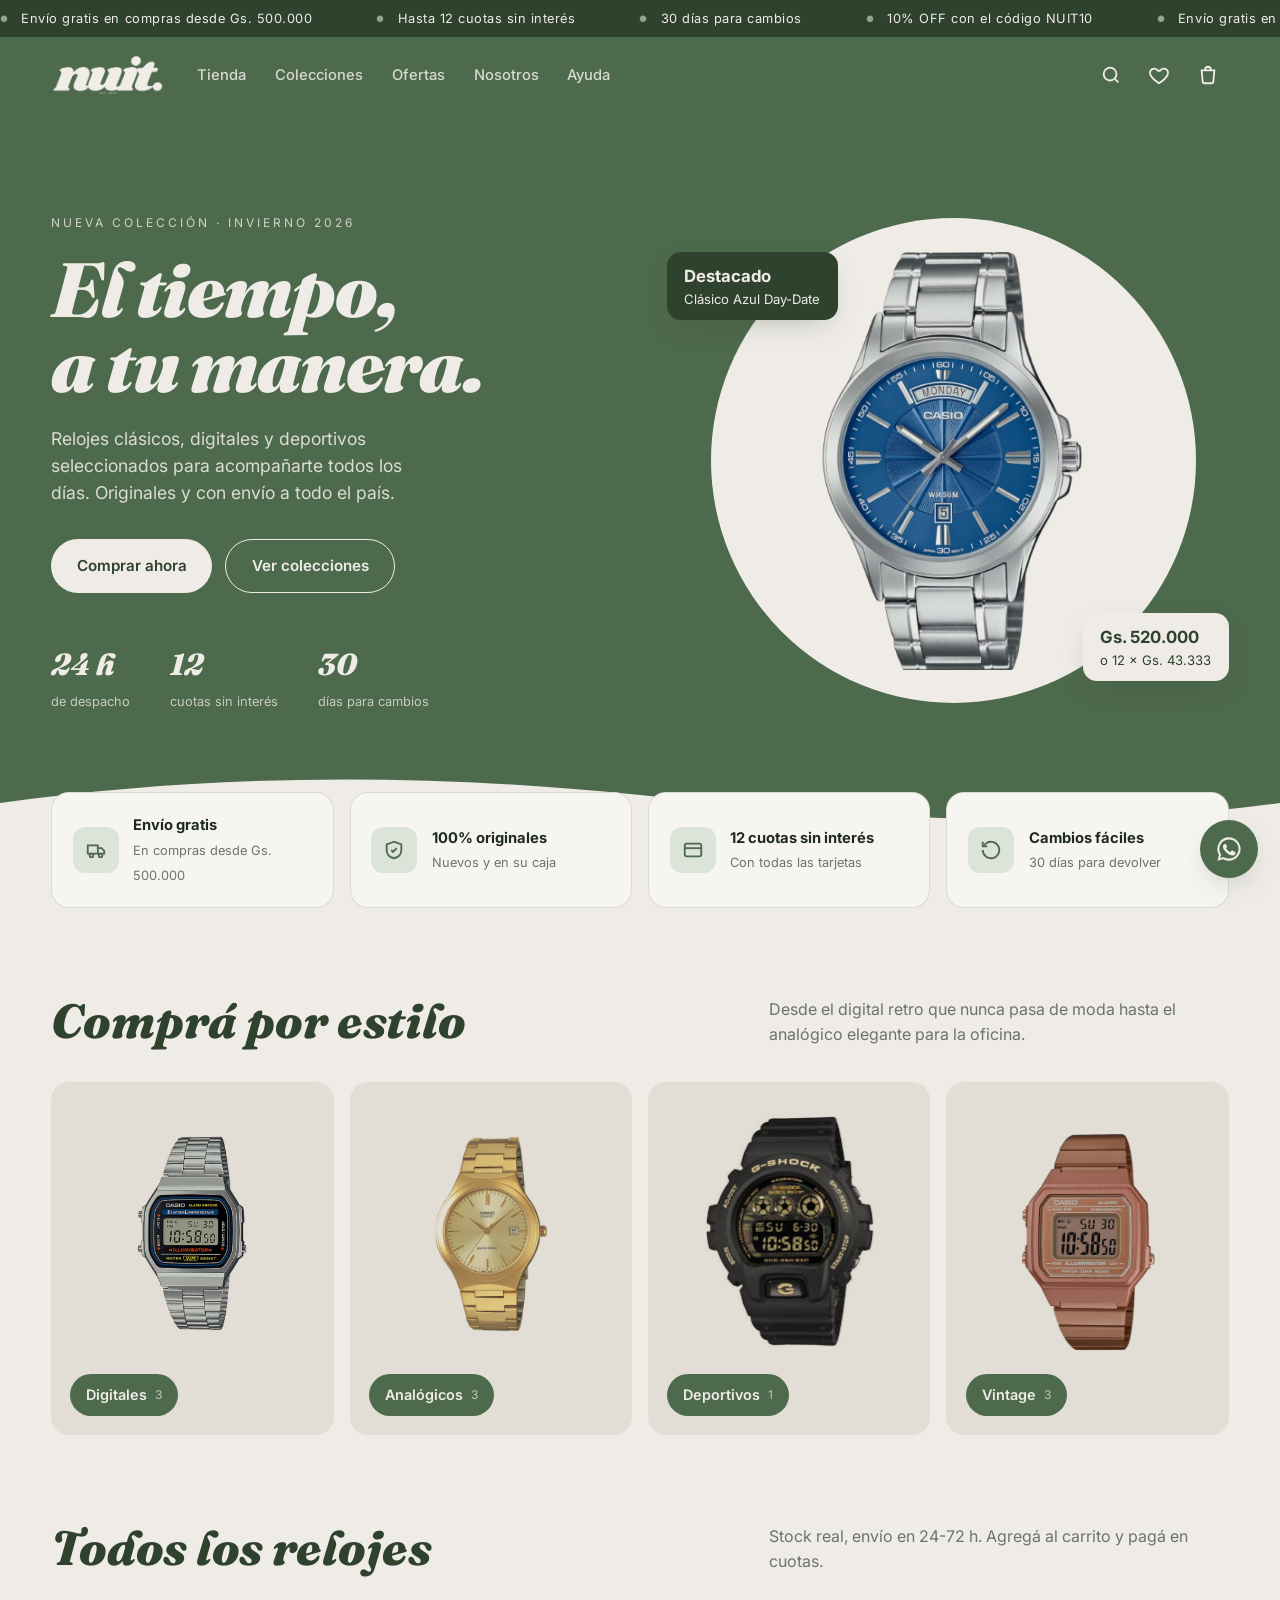
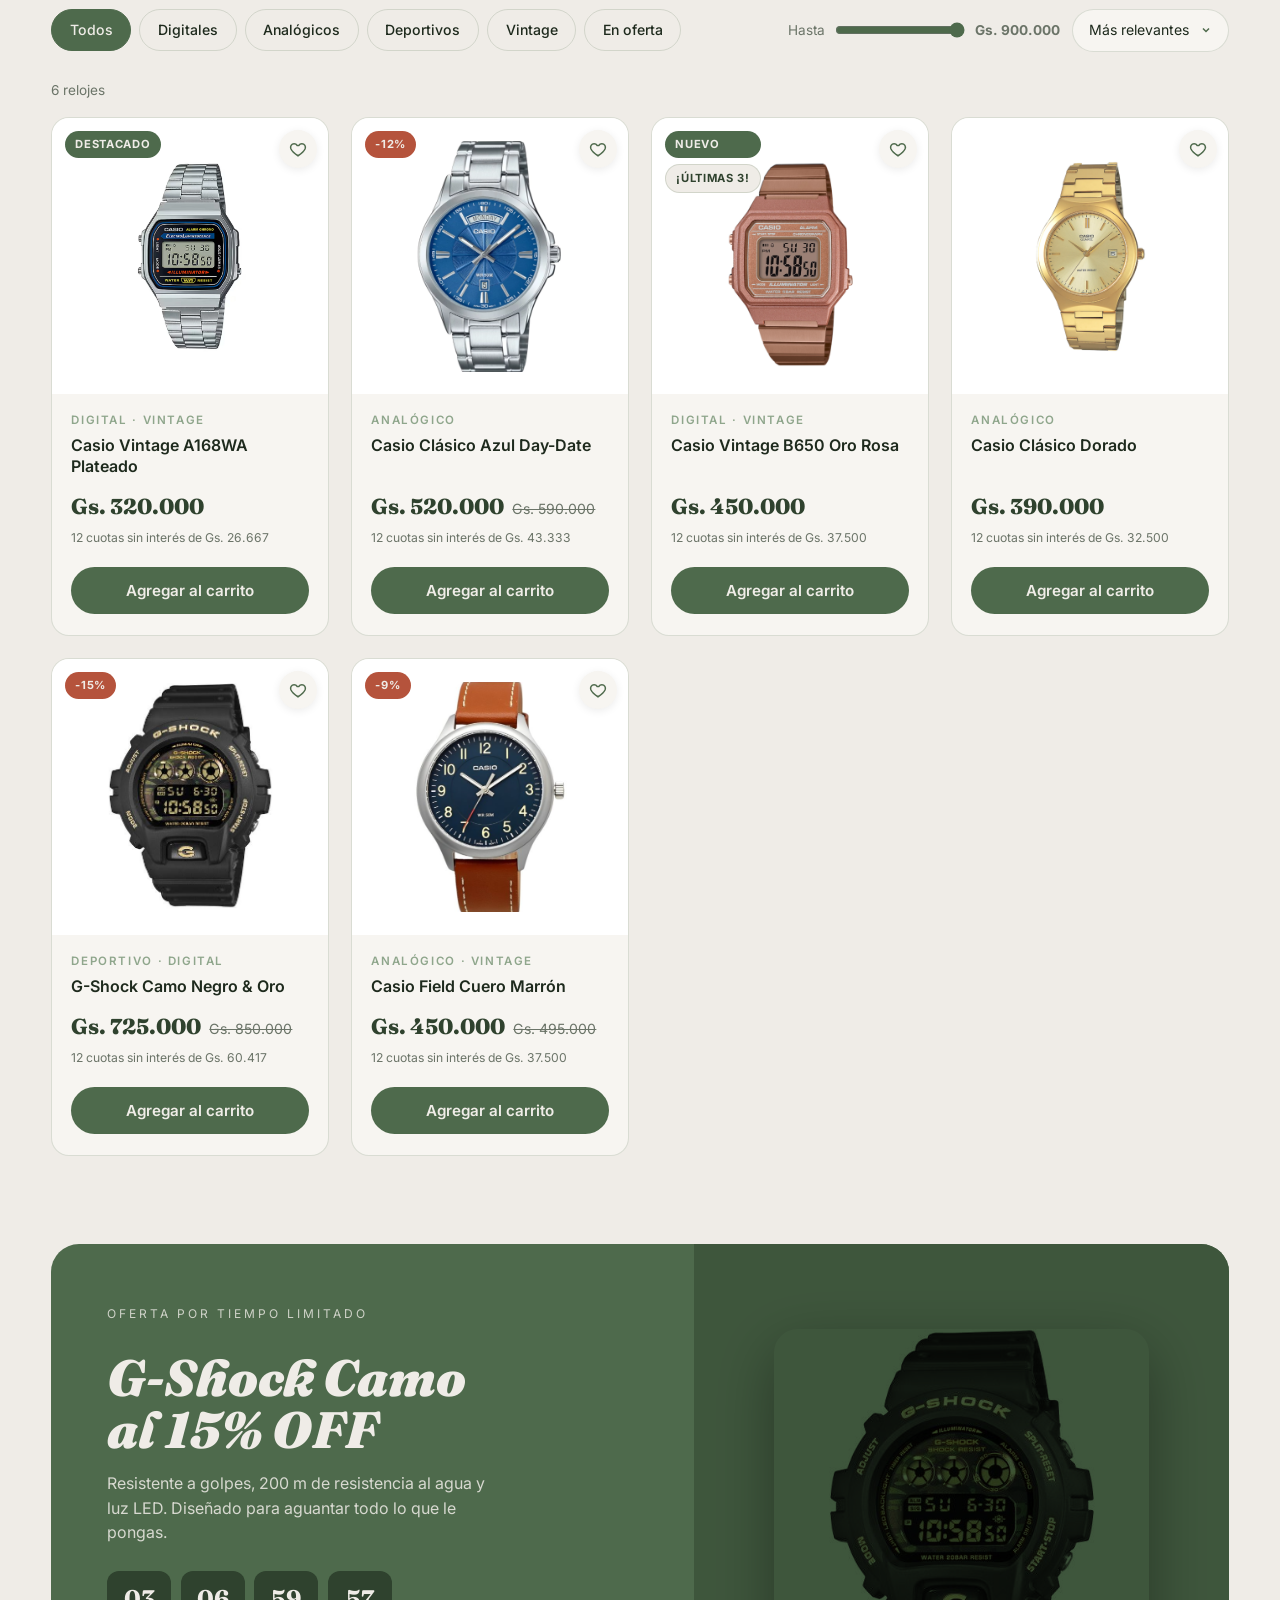
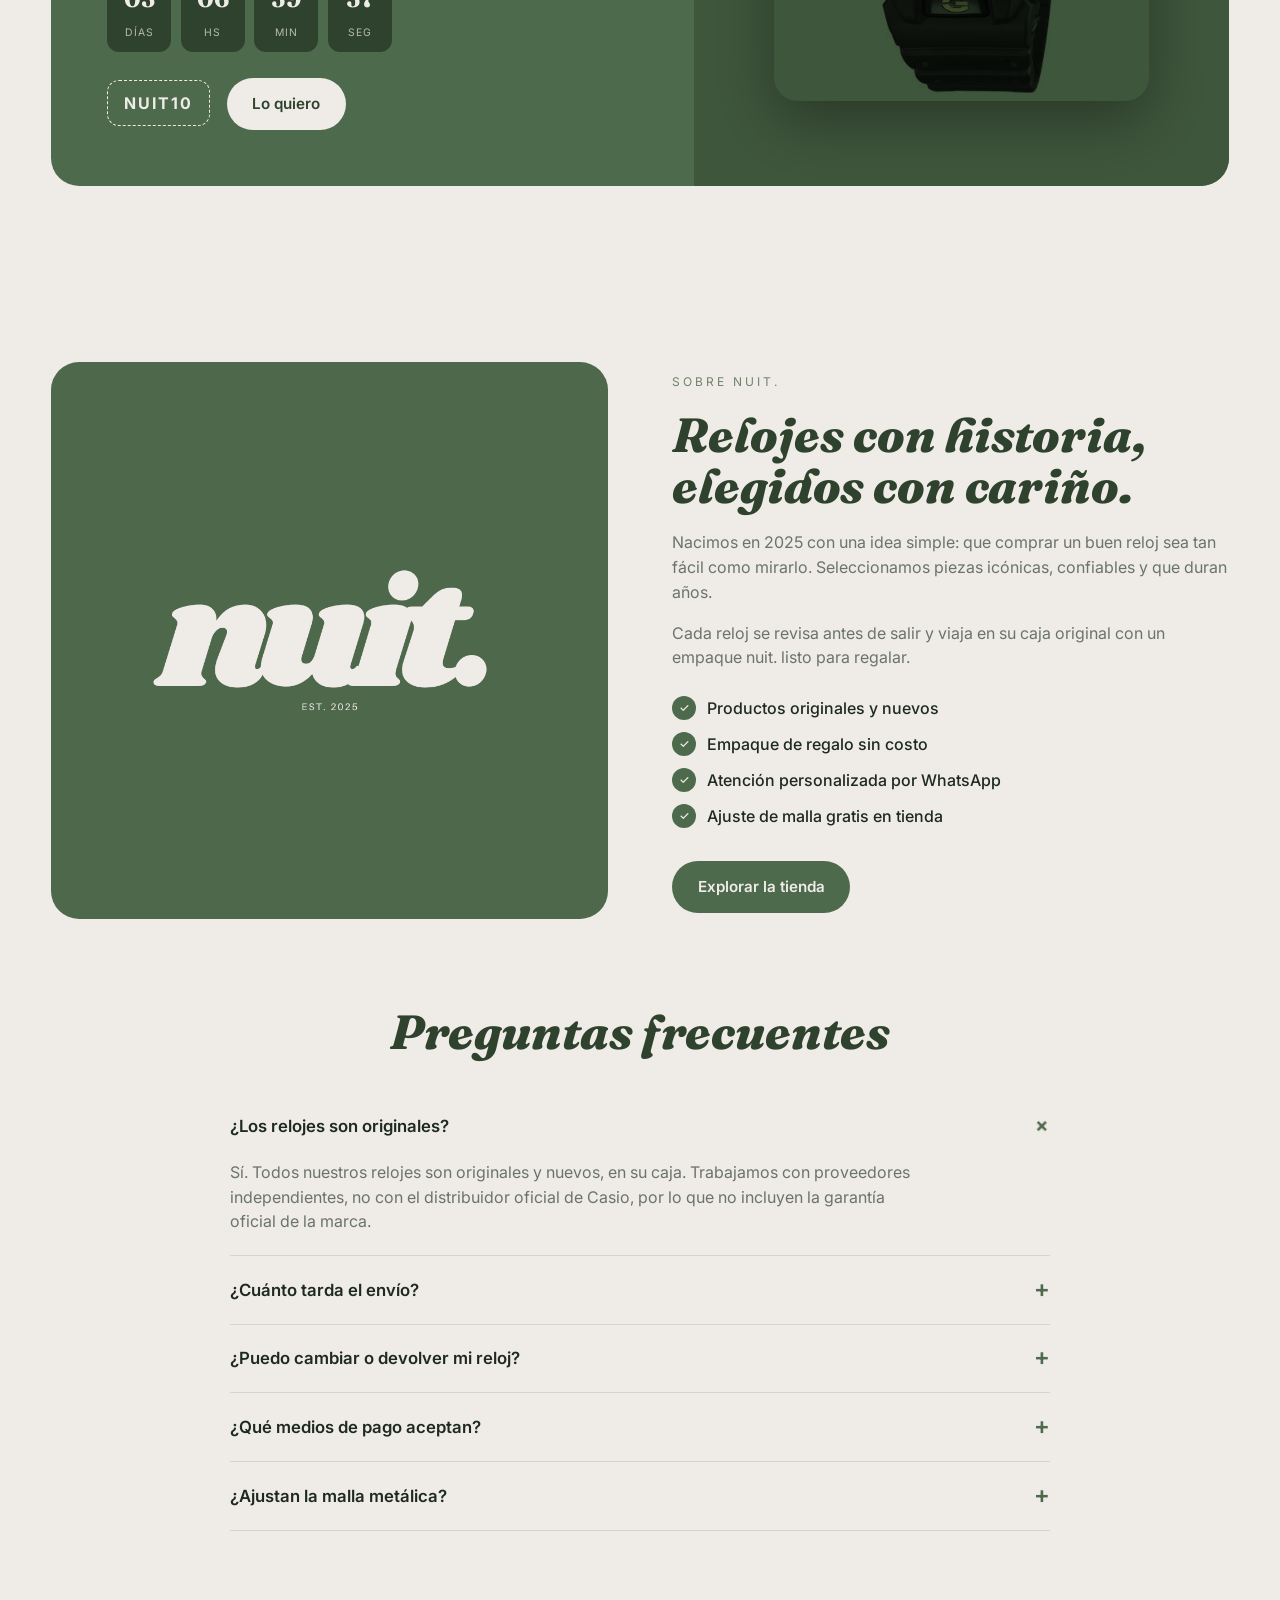
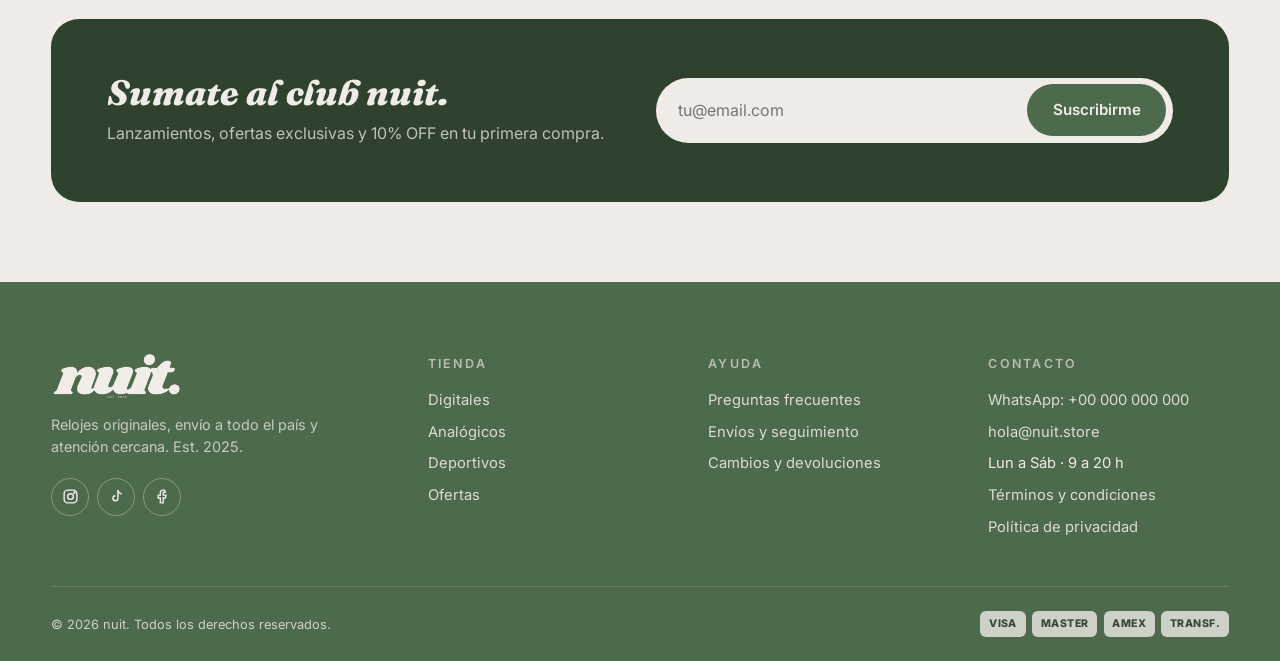
==== commit e0e6716f: "Nueva web: tienda online de relojes Reemplaza el sitio anterior de ropa y joyería por la tienda de r" ====
--- a/index.html
+++ b/index.html
@@ -1,414 +1,314 @@
-<!doctype html>
+<!DOCTYPE html>
 <html lang="es">
 <head>
-  <meta charset="utf-8">
-  <meta name="viewport" content="width=device-width, initial-scale=1">
-  <title>nuit. — Ropa urbana y joyería de autor · Luque, Paraguay</title>
-  <meta name="description" content="nuit. es streetwear con raíz y joyería con carácter. Diseño propio, hecho en Paraguay. Ñande pyhare.">
-  <meta name="theme-color" content="#4E684B">
-  <link rel="canonical" href="https://f-erlab.github.io/nuit-web/">
-  <meta property="og:type" content="website">
-  <meta property="og:site_name" content="nuit.">
-  <meta property="og:locale" content="es_PY">
-  <meta property="og:url" content="https://f-erlab.github.io/nuit-web/">
-  <meta property="og:title" content="nuit. — Ropa urbana y joyería de autor · Luque, Paraguay">
-  <meta property="og:description" content="Streetwear con raíz y joyería con carácter. Diseño propio, hecho en Paraguay. Pedí por WhatsApp. Ñande pyhare.">
-  <meta property="og:image" content="https://f-erlab.github.io/nuit-web/assets/og-image.png">
-  <meta property="og:image:type" content="image/png">
-  <meta property="og:image:width" content="1200">
-  <meta property="og:image:height" content="630">
-  <meta property="og:image:alt" content="Logo de nuit. en crema sobre fondo verde yerba">
-  <meta name="twitter:card" content="summary_large_image">
-  <meta name="twitter:title" content="nuit. — Ropa urbana y joyería de autor">
-  <meta name="twitter:description" content="Streetwear con raíz y joyería con carácter. Hecho en Paraguay. Ñande pyhare.">
-  <meta name="twitter:image" content="https://f-erlab.github.io/nuit-web/assets/og-image.png">
-  <link rel="icon" type="image/png" href="assets/favicon.png">
-  <link rel="preconnect" href="https://fonts.googleapis.com">
-  <link rel="preconnect" href="https://fonts.gstatic.com" crossorigin>
-  <link href="https://fonts.googleapis.com/css2?family=Inter:wght@400;500;600&family=Lora:ital,wght@1,400;1,500&family=Poppins:wght@300;400;500;600;700&display=swap" rel="stylesheet">
-  <link rel="stylesheet" href="css/styles.css?v=4">
+  <meta charset="UTF-8" />
+  <meta name="viewport" content="width=device-width, initial-scale=1.0" />
+  <title>nuit. — Relojes que marcan tu estilo</title>
+  <meta name="description" content="nuit. Tienda online de relojes: digitales, analógicos y deportivos. Envío gratis, cambios en 30 días y pago en cuotas." />
+  <meta name="theme-color" content="#4E6A4C" />
+  <meta property="og:title" content="nuit. — Relojes" />
+  <meta property="og:description" content="Relojes digitales, analógicos y deportivos originales." />
+  <meta property="og:image" content="img/logo-verde.png" />
+  <link rel="icon" href="img/icono-n.png" />
+  <link rel="preconnect" href="https://fonts.googleapis.com" />
+  <link rel="preconnect" href="https://fonts.gstatic.com" crossorigin />
+  <link href="https://fonts.googleapis.com/css2?family=Fraunces:ital,opsz,wght@0,9..144,600;0,9..144,800;1,9..144,700;1,9..144,800;1,9..144,900&family=Inter:wght@400;500;600;700&display=swap" rel="stylesheet" />
+  <link rel="stylesheet" href="styles.css" />
 </head>
 <body>
-  <a href="#contenido" class="skip-link">Saltar al contenido</a>
-
-  <!-- Barra de anuncio -->
-  <div class="announce">
-    <p>Envíos a todo el país · <strong>Hecho en Paraguay</strong> · <span class="lora">Ñande pyhare.</span></p>
+
+  <!-- Barra de anuncios -->
+  <div class="announce" aria-label="Promociones">
+    <div class="announce-track">
+      <span>Envío gratis en compras desde Gs. 500.000</span>
+      <span>Hasta 12 cuotas sin interés</span>
+      <span>30 días para cambios</span>
+      <span>10% OFF con el código NUIT10</span>
+      <span>Envío gratis en compras desde Gs. 500.000</span>
+      <span>Hasta 12 cuotas sin interés</span>
+      <span>30 días para cambios</span>
+      <span>10% OFF con el código NUIT10</span>
+    </div>
   </div>
 
   <!-- Header -->
-  <header class="header" id="top">
-    <div class="container header__inner">
-      <a href="#top" class="header__brand" aria-label="nuit. — inicio">
-        <img src="assets/logo-nuit-verde.png" alt="nuit." class="header__logo" width="1205" height="429">
-      </a>
-      <nav class="nav" id="nav" aria-label="Principal">
+  <header class="header" id="header">
+    <div class="container header-inner">
+      <button class="icon-btn menu-toggle" id="menuToggle" aria-label="Abrir menú">
+        <svg viewBox="0 0 24 24" fill="none" stroke="currentColor" stroke-width="2"><path d="M4 7h16M4 12h16M4 17h16"/></svg>
+      </button>
+      <a href="#" class="logo" aria-label="nuit. inicio"><img src="img/logo-crema.webp" alt="nuit." /></a>
+      <nav class="nav" aria-label="Principal">
         <a href="#tienda">Tienda</a>
-        <a href="#joyeria">Joyería</a>
-        <a href="#colecciones">Colecciones</a>
+        <a href="#categorias">Colecciones</a>
+        <a href="#ofertas">Ofertas</a>
         <a href="#nosotros">Nosotros</a>
-        <a href="#ayuda">Ayuda</a>
+        <a href="#faq">Ayuda</a>
       </nav>
-      <div class="header__actions">
-        <button class="cart-btn" id="cartOpen" aria-label="Abrir tu pedido" aria-haspopup="dialog">
-          <svg viewBox="0 0 24 24" aria-hidden="true"><path d="M6 8h12l-1 12H7L6 8Z"/><path d="M9 8V6a3 3 0 0 1 6 0v2"/></svg>
-          <span class="cart-btn__count" id="cartCount" aria-hidden="true">0</span>
+      <div class="header-actions">
+        <button class="icon-btn" id="searchToggle" aria-label="Buscar">
+          <svg viewBox="0 0 24 24" fill="none" stroke="currentColor" stroke-width="2"><circle cx="11" cy="11" r="7"/><path d="m20 20-3.5-3.5"/></svg>
         </button>
-        <button class="menu-btn" id="menuBtn" aria-label="Abrir menú" aria-expanded="false" aria-controls="nav">
-          <span></span><span></span>
+        <button class="icon-btn" id="favBtn" aria-label="Favoritos">
+          <svg viewBox="0 0 24 24" fill="none" stroke="currentColor" stroke-width="2"><path d="M12 21s-7.5-4.6-9.5-9.3C1.2 8.4 3.3 5 6.8 5c2 0 3.4 1.1 4.2 2.4h2C13.8 6.1 15.2 5 17.2 5c3.5 0 5.6 3.4 4.3 6.7C19.5 16.4 12 21 12 21z"/></svg>
+          <span class="badge-count" id="favCount">0</span>
         </button>
-      </div>
+        <button class="icon-btn" id="cartBtn" aria-label="Abrir carrito">
+          <svg viewBox="0 0 24 24" fill="none" stroke="currentColor" stroke-width="2"><path d="M5 7h14l-1.2 12.1a2 2 0 0 1-2 1.9H8.2a2 2 0 0 1-2-1.9L5 7z"/><path d="M9 7V6a3 3 0 0 1 6 0v1"/></svg>
+          <span class="badge-count" id="cartCount">0</span>
+        </button>
+      </div>
+    </div>
+    <div class="search-bar" id="searchBar">
+      <form class="container" id="searchForm" role="search">
+        <label for="searchInput" class="sr-only">Buscar relojes</label>
+        <input id="searchInput" type="search" placeholder="Buscar por modelo, color o estilo…" autocomplete="off" />
+        <button class="btn btn-light" type="submit">Buscar</button>
+      </form>
     </div>
   </header>
 
-  <main id="contenido">
+  <!-- Menú móvil -->
+  <nav class="mobile-nav" id="mobileNav" aria-label="Menú móvil">
+    <button class="close" data-close-mobile aria-label="Cerrar menú">×</button>
+    <a href="#tienda" data-close-mobile>Tienda</a>
+    <a href="#categorias" data-close-mobile>Colecciones</a>
+    <a href="#ofertas" data-close-mobile>Ofertas</a>
+    <a href="#nosotros" data-close-mobile>Nosotros</a>
+    <a href="#faq" data-close-mobile>Ayuda</a>
+  </nav>
+
+  <main>
     <!-- Hero -->
     <section class="hero">
-      <div class="nanduti hero__pattern" aria-hidden="true"></div>
-      <div class="container hero__inner">
-        <p class="eyebrow eyebrow--light">Colección Ao Po'i — invierno 2026</p>
-        <h1 class="hero__logo">
-          <img src="assets/logo-nuit-crema.png" alt="nuit." width="1205" height="429">
-          <span class="hero__est">EST. 2025</span>
-        </h1>
-        <p class="hero__tagline lora">Ñande pyhare.</p>
-        <p class="hero__lead">Streetwear con raíz. Joyería con carácter. Diseñado en Luque, hecho para la calle.</p>
-        <div class="hero__ctas">
-          <a href="#tienda" class="btn btn--crema">Ver la tienda</a>
-          <a href="#joyeria" class="btn btn--outline-light">Joyería 925</a>
-        </div>
-      </div>
-      <div class="hero__coords" aria-hidden="true">25°16'S · 57°29'O — Luque · PY</div>
-    </section>
-
-    <!-- Pilares -->
-    <div class="marquee" aria-label="Pilares de marca">
-      <div class="marquee__track">
-        <span>Raíz paraguaya</span><i>n.</i><span>Cultura urbana</span><i>n.</i><span>Diseño propio</span><i>n.</i><span>Calidad que dura</span><i>n.</i><span>Noche &amp; comunidad</span><i>n.</i>
-        <span>Raíz paraguaya</span><i>n.</i><span>Cultura urbana</span><i>n.</i><span>Diseño propio</span><i>n.</i><span>Calidad que dura</span><i>n.</i><span>Noche &amp; comunidad</span><i>n.</i>
-      </div>
-    </div>
-
-    <!-- Drop destacado -->
-    <section class="drop">
-      <div class="container drop__grid">
-        <div class="drop__text">
-          <p class="eyebrow">Nuevo drop</p>
-          <h2 class="h2">Hecho acá.<br>Para la calle.</h2>
-          <p class="lora drop__sub">Colección Ao Po'i — bordado tono sobre tono en prendas oversize.</p>
-          <p>El ao po'i de siempre, llevado a remeras boxy y hoodies pesados. Algodón 100% peinado, bordado a mano y cortado en Paraguay. Pocas piezas por talle: cuando se van, se van.</p>
-          <a href="#tienda" class="btn btn--verde">Comprar Ao Po'i</a>
-        </div>
-        <div class="drop__visual">
-          <div class="tile tile--verde drop__tile">
-            <div class="nanduti nanduti--faint" aria-hidden="true"></div>
-            <div class="drop__art" data-art="hoodie" data-color="#EFECE8" data-print="verde"></div>
-            <span class="drop__tag">Hoodie Ao Po'i · Gs. 320.000</span>
-          </div>
-        </div>
-      </div>
-    </section>
-
-    <!-- Tienda -->
-    <section class="shop" id="tienda">
+      <div class="container hero-inner">
+        <div>
+          <span class="eyebrow">Nueva colección · Invierno 2026</span>
+          <h1>El tiempo,<br />a tu manera.</h1>
+          <p>Relojes clásicos, digitales y deportivos seleccionados para acompañarte todos los días. Originales y con envío a todo el país.</p>
+          <div class="hero-ctas">
+            <a href="#tienda" class="btn btn-light">Comprar ahora</a>
+            <a href="#categorias" class="btn btn-outline">Ver colecciones</a>
+          </div>
+          <div class="hero-stats">
+            <div><strong>24 h</strong><span>de despacho</span></div>
+            <div><strong>12</strong><span>cuotas sin interés</span></div>
+            <div><strong>30</strong><span>días para cambios</span></div>
+          </div>
+        </div>
+        <div class="hero-visual">
+          <div class="hero-circle"></div>
+          <img src="img/mtp1381-azul.png" alt="Reloj analógico plateado con esfera azul" />
+          <div class="hero-tag t1"><strong>Destacado</strong>Clásico Azul Day-Date</div>
+          <div class="hero-tag t2"><strong>Gs. 520.000</strong>o 12 × Gs. 43.333</div>
+        </div>
+      </div>
+      <svg class="hero-wave" viewBox="0 0 1440 60" preserveAspectRatio="none" aria-hidden="true"><path fill="currentColor" d="M0 60V30C240 0 480 0 720 22s480 38 720 8v30z"/></svg>
+    </section>
+
+    <!-- Beneficios -->
+    <div class="container perks">
+      <div class="perk"><div class="perk-ico"><svg viewBox="0 0 24 24" fill="none" stroke="currentColor" stroke-width="2"><path d="M3 7h11v9H3zM14 10h4l3 3v3h-7z"/><circle cx="7" cy="18" r="2"/><circle cx="17" cy="18" r="2"/></svg></div><div><strong>Envío gratis</strong><span>En compras desde Gs. 500.000</span></div></div>
+      <div class="perk"><div class="perk-ico"><svg viewBox="0 0 24 24" fill="none" stroke="currentColor" stroke-width="2"><path d="M12 3 4 6v6c0 5 3.5 8 8 9 4.5-1 8-4 8-9V6z"/><path d="m9 12 2 2 4-4"/></svg></div><div><strong>100% originales</strong><span>Nuevos y en su caja</span></div></div>
+      <div class="perk"><div class="perk-ico"><svg viewBox="0 0 24 24" fill="none" stroke="currentColor" stroke-width="2"><rect x="3" y="5" width="18" height="14" rx="2"/><path d="M3 10h18"/></svg></div><div><strong>12 cuotas sin interés</strong><span>Con todas las tarjetas</span></div></div>
+      <div class="perk"><div class="perk-ico"><svg viewBox="0 0 24 24" fill="none" stroke="currentColor" stroke-width="2"><path d="M3 12a9 9 0 1 0 3-6.7L3 8"/><path d="M3 3v5h5"/></svg></div><div><strong>Cambios fáciles</strong><span>30 días para devolver</span></div></div>
+    </div>
+
+    <!-- Categorías -->
+    <section class="section" id="categorias">
       <div class="container">
         <div class="section-head">
-          <div>
-            <p class="eyebrow">Tienda</p>
-            <h2 class="h2">Lo nuestro, en la calle.</h2>
-          </div>
-          <div class="filters" role="group" aria-label="Filtrar productos">
-            <button type="button" class="filter is-active" data-filter="todo" aria-pressed="true">Todo</button>
-            <button type="button" class="filter" data-filter="ropa" aria-pressed="false">Ropa</button>
-            <button type="button" class="filter" data-filter="joyeria" aria-pressed="false">Joyería</button>
-          </div>
-        </div>
-        <div class="products" id="products"></div>
-      </div>
-    </section>
-
-    <!-- Cómo comprar -->
-    <section class="how" id="como-comprar">
+          <h2>Comprá por estilo</h2>
+          <p>Desde el digital retro que nunca pasa de moda hasta el analógico elegante para la oficina.</p>
+        </div>
+        <div class="cats">
+          <button class="cat" data-cat="digital"><img src="img/a168-plata.png" alt="" /><span class="cat-label">Digitales <small id="c-digital"></small></span></button>
+          <button class="cat" data-cat="analogico"><img src="img/mtp1170-dorado.png" alt="" /><span class="cat-label">Analógicos <small id="c-analogico"></small></span></button>
+          <button class="cat" data-cat="deportivo"><img src="img/gshock-negro.png" alt="" /><span class="cat-label">Deportivos <small id="c-deportivo"></small></span></button>
+          <button class="cat" data-cat="vintage"><img src="img/b650-rosa.png" alt="" /><span class="cat-label">Vintage <small id="c-vintage"></small></span></button>
+        </div>
+      </div>
+    </section>
+
+    <!-- Tienda -->
+    <section class="section" id="tienda" style="padding-top:0">
       <div class="container">
         <div class="section-head">
-          <div>
-            <p class="eyebrow">Cómo comprar</p>
-            <h2 class="h2">Tres pasos y es tuyo.</h2>
-          </div>
-          <a href="https://wa.me/595993491203?text=%C2%A1Hola%20nuit.!%20Quiero%20hacer%20una%20consulta." class="btn btn--outline-dark" target="_blank" rel="noopener">Escribinos</a>
-        </div>
-        <ol class="steps">
-          <li class="step">
-            <span class="step__num lora" aria-hidden="true">1.</span>
-            <h3>Elegís</h3>
-            <p>Mirá la tienda, elegí tu talle y sumalo al pedido.</p>
-          </li>
-          <li class="step">
-            <span class="step__num lora" aria-hidden="true">2.</span>
-            <h3>Pedís por WhatsApp</h3>
-            <p>Tu pedido nos llega armado, con talles y total. Sin registrarte.</p>
-          </li>
-          <li class="step">
-            <span class="step__num lora" aria-hidden="true">3.</span>
-            <h3>Coordinamos</h3>
-            <p>Te respondemos al toque para cerrar pago y envío.</p>
-          </li>
-        </ol>
-      </div>
-    </section>
-
-    <!-- Joyería -->
-    <section class="jewel" id="joyeria">
-      <div class="container jewel__grid">
-        <div class="jewel__text">
-          <p class="eyebrow eyebrow--oro">Joyería · Plata 925 y oro 18k</p>
-          <h2 class="h2">Plata, oro y diseño propio.</h2>
-          <p>Nuestra línea más sobria: menos gráfica, más forma y material. Formas redondeadas como las curvas del logo, el círculo del ñandutí como estructura y una bolita de metal en cada pieza como firma.</p>
-          <ul class="jewel__list">
-            <li><strong>Grabado interno</strong> con el isotipo <em>n.</em> y la ley del metal.</li>
-            <li><strong>Hecho a mano</strong> en Paraguay, en ediciones cortas.</li>
-            <li><strong>Certificado de autenticidad</strong> en cada pieza de oro.</li>
+          <h2>Todos los relojes</h2>
+          <p>Stock real, envío en 24-72 h. Agregá al carrito y pagá en cuotas.</p>
+        </div>
+        <div class="toolbar">
+          <div class="chips" id="chips" role="tablist" aria-label="Filtrar por categoría">
+            <button class="chip active" data-filter="todos">Todos</button>
+            <button class="chip" data-filter="digital">Digitales</button>
+            <button class="chip" data-filter="analogico">Analógicos</button>
+            <button class="chip" data-filter="deportivo">Deportivos</button>
+            <button class="chip" data-filter="vintage">Vintage</button>
+            <button class="chip" data-filter="oferta">En oferta</button>
+          </div>
+          <div class="toolbar-right">
+            <div class="price-filter">
+              <label for="maxPrice">Hasta</label>
+              <input type="range" id="maxPrice" min="300000" max="900000" step="25000" value="900000" />
+              <strong id="maxPriceLabel">Gs. 900.000</strong>
+            </div>
+            <label for="sort" class="sr-only">Ordenar</label>
+            <select id="sort" class="select">
+              <option value="relevancia">Más relevantes</option>
+              <option value="precio-asc">Menor precio</option>
+              <option value="precio-desc">Mayor precio</option>
+              <option value="nombre">Nombre A-Z</option>
+            </select>
+          </div>
+        </div>
+        <p class="result-count" id="resultCount" aria-live="polite"></p>
+        <div class="grid" id="grid" style="margin-top:1rem"></div>
+      </div>
+    </section>
+
+    <!-- Promo -->
+    <section class="section" id="ofertas" style="padding-top:0">
+      <div class="container">
+        <div class="promo">
+          <div class="promo-text">
+            <span class="eyebrow">Oferta por tiempo limitado</span>
+            <h3>G-Shock Camo<br />al 15% OFF</h3>
+            <p>Resistente a golpes, 200 m de resistencia al agua y luz LED. Diseñado para aguantar todo lo que le pongas.</p>
+            <div class="countdown" id="countdown" aria-label="Tiempo restante de la oferta">
+              <div><b id="cd-d">00</b><small>días</small></div>
+              <div><b id="cd-h">00</b><small>hs</small></div>
+              <div><b id="cd-m">00</b><small>min</small></div>
+              <div><b id="cd-s">00</b><small>seg</small></div>
+            </div>
+            <span class="code">NUIT10</span>
+            <button class="btn btn-light" data-quick="gshock-camo">Lo quiero</button>
+          </div>
+          <div class="promo-visual"><img src="img/gshock-negro.png" alt="Reloj deportivo negro con detalles dorados" style="mix-blend-mode:multiply;border-radius:24px" /></div>
+        </div>
+      </div>
+    </section>
+
+    <!-- Nosotros -->
+    <section class="section" id="nosotros">
+      <div class="container about">
+        <div class="about-img"><img src="img/logo-verde.png" alt="Logo nuit. Est. 2025" /></div>
+        <div>
+          <span class="eyebrow" style="color:var(--verde)">Sobre nuit.</span>
+          <h2>Relojes con historia, elegidos con cariño.</h2>
+          <p>Nacimos en 2025 con una idea simple: que comprar un buen reloj sea tan fácil como mirarlo. Seleccionamos piezas icónicas, confiables y que duran años.</p>
+          <p>Cada reloj se revisa antes de salir y viaja en su caja original con un empaque nuit. listo para regalar.</p>
+          <ul class="checks">
+            <li>Productos originales y nuevos</li>
+            <li>Empaque de regalo sin costo</li>
+            <li>Atención personalizada por WhatsApp</li>
+            <li>Ajuste de malla gratis en tienda</li>
           </ul>
-          <a href="#tienda" class="btn btn--oro" data-goto-filter="joyeria">Ver joyería</a>
-        </div>
-        <div class="jewel__cards">
-          <article class="jewel__card">
-            <div class="jewel__art" data-art="ring" data-metal="plata"></div>
-            <p class="lora jewel__name">Anillo Punto</p>
-            <p class="label">Plata 925 · Diseño nuit.</p>
-          </article>
-          <article class="jewel__card">
-            <div class="jewel__art" data-art="medal" data-metal="oro"></div>
-            <p class="lora jewel__name">Medalla Ñandutí</p>
-            <p class="label">Oro 18k · Calado radial</p>
-          </article>
-          <article class="jewel__seal">
-            <img src="assets/isotipo-n-oro.png" alt="" width="678" height="411">
-            <span class="label">n. 18k</span>
-          </article>
-        </div>
-      </div>
-    </section>
-
-    <!-- Colecciones -->
-    <section class="collections" id="colecciones">
+          <a href="#tienda" class="btn btn-primary">Explorar la tienda</a>
+        </div>
+      </div>
+    </section>
+
+    <!-- FAQ -->
+    <section class="section" id="faq" style="padding-top:0">
       <div class="container">
-        <div class="section-head">
-          <div>
-            <p class="eyebrow">Colecciones</p>
-            <h2 class="h2">Cada colección es un capítulo de la noche.</h2>
-          </div>
-        </div>
-        <div class="coll-grid">
-          <article class="coll coll--crema">
-            <span class="label">Invierno 2026 · disponible</span>
-            <h3 class="lora">Ao Po'i</h3>
-            <p>Bordado tono sobre tono en prendas oversize.</p>
-            <span class="coll__meta">Crema · Verde</span>
-          </article>
-          <article class="coll coll--lapacho">
-            <span class="label">Primavera · agosto</span>
-            <h3 class="lora">Tajy</h3>
-            <p>Cápsula de primavera, cuando florece el lapacho en Asunción.</p>
-            <span class="coll__meta">Lapacho · Crema</span>
-          </article>
-          <article class="coll coll--tierra">
-            <span class="label">Otoño · próximamente</span>
-            <h3 class="lora">Yvy Pytã</h3>
-            <p>Tierra colorada: terracota, cuero y plata envejecida.</p>
-            <span class="coll__meta">Tierra · Noche</span>
-          </article>
-          <article class="coll coll--oro">
-            <span class="label">Joyería · permanente</span>
-            <h3 class="lora">Ñandutí</h3>
-            <p>Línea de joyas en oro y plata con calados radiales.</p>
-            <span class="coll__meta">Oro · Plata</span>
-          </article>
-        </div>
-      </div>
-    </section>
-
-    <!-- Manifiesto -->
-    <section class="manifesto">
-      <div class="nanduti nanduti--faint manifesto__pattern" aria-hidden="true"></div>
-      <div class="container manifesto__inner">
-        <p class="manifesto__quote lora">“Lo nuestro también es tendencia.”</p>
-        <img src="assets/isotipo-n-crema.png" alt="" class="manifesto__iso" width="678" height="411">
-      </div>
-    </section>
-
-    <!-- Nosotros -->
-    <section class="about" id="nosotros">
-      <div class="container about__grid">
-        <div class="about__text">
-          <p class="eyebrow eyebrow--oro">Nosotros</p>
-          <h2 class="h2">La noche es nuestra.</h2>
-          <p class="about__lead"><strong>nuit.</strong> significa <span class="lora">noche.</span> Es el momento en que la ciudad cambia de ritmo: el tereré se vuelve previa, la plaza se vuelve punto de encuentro y la calle se vuelve pasarela.</p>
-          <p>Somos una marca de ropa juvenil y joyería de autor nacida en Luque, Paraguay. Tomamos lo nuestro —el ñandutí, el ao po'i, el guaraní, la tierra colorada, el lapacho— y lo llevamos a la calle con códigos urbanos y contemporáneos. Sin folklore de souvenir: identidad paraguaya, usada con orgullo y con estilo.</p>
-          <p>El punto final del logo es una declaración: <span class="lora">lo decimos y listo.</span></p>
-        </div>
-        <div class="values">
-          <div class="value"><h3>Orgullo local.</h3><p>Lo nuestro tiene valor y lo mostramos.</p></div>
-          <div class="value"><h3>Hecho con intención.</h3><p>Diseño propio, materiales nobles, acabado prolijo.</p></div>
-          <div class="value"><h3>Comunidad.</h3><p>La marca se construye con la gente que la usa.</p></div>
-          <div class="value"><h3>Atemporal + calle.</h3><p>Piezas para usar mucho, no para tirar.</p></div>
-        </div>
-      </div>
-    </section>
-
-    <!-- Ayuda / preguntas frecuentes -->
-    <section class="faq" id="ayuda">
-      <div class="container faq__grid">
-        <div class="faq__intro">
-          <p class="eyebrow">Ayuda</p>
-          <h2 class="h2">Preguntá tranquilo.</h2>
-          <p>Lo que más nos consultan, en corto. ¿Te quedó una duda? Escribinos y te respondemos al toque.</p>
-          <a href="https://wa.me/595993491203?text=%C2%A1Hola%20nuit.!%20Quiero%20hacer%20una%20consulta." class="btn btn--verde" target="_blank" rel="noopener">Consultar por WhatsApp</a>
-        </div>
-        <div class="faq__list">
-          <details class="faq__item" id="faq-envios" name="faq" open>
-            <summary>¿Hacen envíos?</summary>
-            <p>Sí, a todo el país. En Gran Asunción llega en 24–48 h. El costo y el horario los coordinamos por WhatsApp cuando confirmás tu pedido.</p>
-          </details>
-          <details class="faq__item" id="faq-talles" name="faq">
-            <summary>¿Qué talle pido?</summary>
-            <p>Remeras y hoodies vienen en S, M, L y XL, con corte oversize. Si te gusta más ajustado, pedí un talle menos. Las gorras son talle único y la medida de los anillos la vemos juntos por WhatsApp.</p>
-          </details>
-          <details class="faq__item" id="faq-pago" name="faq">
-            <summary>¿Cómo pago?</summary>
-            <p>Armás tu pedido acá y nos lo mandás por WhatsApp. Ahí te confirmamos disponibilidad y coordinamos el pago y la entrega.</p>
-          </details>
-          <details class="faq__item" id="faq-cuidado" name="faq">
-            <summary>¿Cómo cuido mi prenda?</summary>
-            <p>Lavala a mano o en frío, del revés, y secala a la sombra. Cuidala y te dura años.</p>
-          </details>
-          <details class="faq__item" id="faq-joyas" name="faq">
-            <summary>¿Y las joyas?</summary>
-            <p>Guardalas secas y lejos de perfumes y cremas. Si la plata se oscurece, un paño suave la deja como nueva. Las piezas de oro van con certificado de autenticidad.</p>
-          </details>
-        </div>
-      </div>
-    </section>
-
-    <!-- Comunidad / newsletter -->
-    <section class="community">
-      <div class="container community__grid">
-        <div class="community__feed" aria-hidden="true">
-          <div class="feed feed--dusk"></div>
-          <div class="feed feed--verde"><img src="assets/logo-nuit-crema.png" alt=""></div>
-          <div class="feed feed--noche"><span class="feed__dot"></span></div>
-          <div class="feed feed--crema"><b>Hecho acá.<br>Para la calle.</b><em class="lora">Colección Ao Po'i</em></div>
-          <div class="feed feed--sand"></div>
-          <div class="feed feed--tierra"><span class="lora">Ñande pyhare.</span></div>
-        </div>
-        <div class="community__text">
-          <p class="eyebrow">Comunidad</p>
-          <h2 class="h2">Ahora también es tu noche.</h2>
-          <p>Sumate a la lista y enterate antes que nadie de cada drop, pop-up y feria. Te regalamos <strong>10% en tu primera compra.</strong></p>
-          <form class="newsletter" id="newsletter" novalidate>
-            <label for="email" class="sr-only">Tu correo</label>
-            <input type="email" id="email" name="email" placeholder="tu@correo.com" required autocomplete="email">
-            <button type="submit" class="btn btn--verde">Sumarme</button>
-          </form>
-          <p class="newsletter__msg" id="newsletterMsg" role="status"></p>
-          <p class="community__social">Escribinos al <a href="https://wa.me/595993491203" target="_blank" rel="noopener">WhatsApp 0993 491 203</a> · Seguinos en <a href="https://www.instagram.com/nuit.parfums.py/" target="_blank" rel="noopener">@nuit.parfums.py</a> · #ÑandePyhare #HechoEnParaguay</p>
-        </div>
+        <div class="section-head" style="justify-content:center;text-align:center"><h2>Preguntas frecuentes</h2></div>
+        <div class="faq">
+          <details open><summary>¿Los relojes son originales?</summary><p>Sí. Todos nuestros relojes son originales y nuevos, en su caja. Trabajamos con proveedores independientes, no con el distribuidor oficial de Casio, por lo que no incluyen la garantía oficial de la marca.</p></details>
+          <details><summary>¿Cuánto tarda el envío?</summary><p>Despachamos en 24 h hábiles. El envío estándar demora entre 2 y 5 días hábiles; el envío express llega en 24-48 h. Recibís un número de seguimiento por email.</p></details>
+          <details><summary>¿Puedo cambiar o devolver mi reloj?</summary><p>Tenés 30 días desde que lo recibís para cambiarlo o devolverlo, siempre que esté sin uso, con film protector y en su caja original. El primer cambio es gratis.</p></details>
+          <details><summary>¿Qué medios de pago aceptan?</summary><p>Tarjetas de crédito y débito (Visa, Mastercard, Amex), transferencia bancaria con 5% de descuento y pago contra entrega en ciudades seleccionadas. Hasta 12 cuotas sin interés.</p></details>
+          <details><summary>¿Ajustan la malla metálica?</summary><p>Sí, el ajuste es gratis en nuestra tienda. Si comprás online, indicá la medida de tu muñeca en las notas del pedido y lo enviamos ajustado.</p></details>
+        </div>
+      </div>
+    </section>
+
+    <!-- Newsletter -->
+    <section class="container">
+      <div class="newsletter">
+        <div>
+          <h3>Sumate al club nuit.</h3>
+          <p>Lanzamientos, ofertas exclusivas y 10% OFF en tu primera compra.</p>
+        </div>
+        <form id="newsletterForm" novalidate>
+          <label for="nlEmail" class="sr-only">Email</label>
+          <input id="nlEmail" type="email" placeholder="tu@email.com" required />
+          <button class="btn btn-primary" type="submit">Suscribirme</button>
+        </form>
       </div>
     </section>
   </main>
 
   <!-- Footer -->
   <footer class="footer">
-    <div class="nanduti nanduti--faint footer__pattern" aria-hidden="true"></div>
-    <div class="container footer__inner">
-      <div class="footer__brand">
-        <img src="assets/isotipo-n-crema.png" alt="nuit." class="footer__iso" width="678" height="411">
-        <p class="lora footer__tag">Ñande pyhare.</p>
-        <p class="label">nuit. · EST. 2025 · Luque, Paraguay</p>
-      </div>
-      <div class="footer__cols">
-        <div>
-          <h4>Tienda</h4>
-          <a href="#tienda" data-goto-filter="ropa">Ropa</a>
-          <a href="#tienda" data-goto-filter="joyeria">Joyería</a>
-          <a href="#colecciones">Colecciones</a>
-        </div>
-        <div>
-          <h4>Ayuda</h4>
-          <a href="#como-comprar">Cómo comprar</a>
-          <a href="#faq-envios" data-faq="faq-envios">Envíos</a>
-          <a href="#faq-talles" data-faq="faq-talles">Guía de talles</a>
-          <a href="#faq-cuidado" data-faq="faq-cuidado">Cuidado de prendas</a>
-        </div>
-        <div>
-          <h4>Contacto</h4>
-          <a href="https://www.instagram.com/nuit.parfums.py/" target="_blank" rel="noopener">Instagram</a>
-          <a href="https://wa.me/595993491203" id="whatsappLink" target="_blank" rel="noopener">WhatsApp · 0993 491 203</a>
-          <span>Luque, Paraguay</span>
-        </div>
-      </div>
-    </div>
-    <div class="container footer__bottom">
-      <span>© <span id="year">2026</span> nuit. Hecho en Paraguay 🇵🇾</span>
-      <span>Diseño propio · Plata 925 · Algodón 100%</span>
+    <div class="container">
+      <div class="footer-grid">
+        <div class="footer-brand">
+          <img src="img/logo-crema.webp" alt="nuit." />
+          <p>Relojes originales, envío a todo el país y atención cercana. Est. 2025.</p>
+          <div class="socials">
+            <a href="#" aria-label="Instagram"><svg viewBox="0 0 24 24" fill="none" stroke="currentColor" stroke-width="2"><rect x="3" y="3" width="18" height="18" rx="5"/><circle cx="12" cy="12" r="4"/><circle cx="17.5" cy="6.5" r=".8" fill="currentColor"/></svg></a>
+            <a href="#" aria-label="TikTok"><svg viewBox="0 0 24 24" fill="none" stroke="currentColor" stroke-width="2"><path d="M14 3v11.5a3.5 3.5 0 1 1-3.5-3.5"/><path d="M14 3c.5 3 2.5 5 5.5 5"/></svg></a>
+            <a href="#" aria-label="Facebook"><svg viewBox="0 0 24 24" fill="none" stroke="currentColor" stroke-width="2"><path d="M15 3h-2.5A3.5 3.5 0 0 0 9 6.5V10H6v4h3v7h4v-7h3l1-4h-4V7a1 1 0 0 1 1-1h2z"/></svg></a>
+          </div>
+        </div>
+        <div><h4>Tienda</h4><ul><li><a href="#tienda" data-foot="digital">Digitales</a></li><li><a href="#tienda" data-foot="analogico">Analógicos</a></li><li><a href="#tienda" data-foot="deportivo">Deportivos</a></li><li><a href="#tienda" data-foot="oferta">Ofertas</a></li></ul></div>
+        <div><h4>Ayuda</h4><ul><li><a href="#faq">Preguntas frecuentes</a></li><li><a href="#faq">Envíos y seguimiento</a></li><li><a href="#faq">Cambios y devoluciones</a></li></ul></div>
+        <div><h4>Contacto</h4><ul><li><a href="#">WhatsApp: +00 000 000 000</a></li><li><a href="#">hola@nuit.store</a></li><li>Lun a Sáb · 9 a 20 h</li><li><a href="#">Términos y condiciones</a></li><li><a href="#">Política de privacidad</a></li></ul></div>
+      </div>
+      <div class="footer-bottom">
+        <span>© <span id="year"></span> nuit. Todos los derechos reservados.</span>
+        <div class="pay-icons" aria-label="Medios de pago"><span>VISA</span><span>MASTER</span><span>AMEX</span><span>TRANSF.</span></div>
+      </div>
     </div>
   </footer>
 
+  <!-- WhatsApp -->
+  <a class="wa" href="#" aria-label="Escribinos por WhatsApp" id="waBtn">
+    <svg viewBox="0 0 24 24" fill="currentColor"><path d="M12 2a10 10 0 0 0-8.6 15.1L2 22l5-1.3A10 10 0 1 0 12 2zm0 18.2a8.2 8.2 0 0 1-4.2-1.1l-.3-.2-3 .8.8-2.9-.2-.3A8.2 8.2 0 1 1 12 20.2zm4.5-6.1c-.2-.1-1.5-.7-1.7-.8s-.4-.1-.6.1-.7.8-.8 1-.3.2-.5.1a6.7 6.7 0 0 1-3.3-2.9c-.3-.4.3-.4.7-1.3a.5.5 0 0 0 0-.4l-.8-1.8c-.2-.5-.4-.4-.6-.4h-.5a1 1 0 0 0-.7.3 3 3 0 0 0-.9 2.2 5.2 5.2 0 0 0 1.1 2.7 11.8 11.8 0 0 0 4.5 4c1.7.7 2.3.8 3.2.6a2.7 2.7 0 0 0 1.8-1.3 2.2 2.2 0 0 0 .1-1.3c0-.1-.2-.2-.5-.3z"/></svg>
+  </a>
+
+  <!-- Overlay -->
+  <div class="overlay" id="overlay"></div>
+
   <!-- Carrito -->
-  <div class="overlay" id="overlay" hidden></div>
-  <aside class="cart" id="cart" role="dialog" aria-modal="true" aria-labelledby="cartTitle" aria-hidden="true" tabindex="-1">
-    <div class="cart__head">
-      <h3 id="cartTitle">Tu pedido</h3>
-      <button type="button" class="cart__close" id="cartClose" aria-label="Cerrar pedido">×</button>
-    </div>
-    <div class="cart__body" id="cartItems"></div>
-    <div class="cart__foot">
-      <div class="cart__total"><span>Total</span><strong id="cartTotal">Gs. 0</strong></div>
-      <a class="btn btn--verde btn--block" id="checkout" href="https://wa.me/595993491203" target="_blank" rel="noopener">Pedir por WhatsApp</a>
-      <p class="cart__note">Te respondemos al toque para coordinar pago y envío.</p>
+  <aside class="drawer" id="cartDrawer" aria-label="Carrito de compras" aria-hidden="true">
+    <div class="drawer-head">
+      <h3>Tu carrito <small id="cartItemsLabel" style="font-family:var(--sans);font-style:normal;font-size:.85rem;color:var(--gris);font-weight:500"></small></h3>
+      <button class="close" data-close aria-label="Cerrar carrito">×</button>
+    </div>
+    <div class="ship-progress" id="shipProgress"></div>
+    <div class="drawer-body" id="cartBody"></div>
+    <div class="drawer-foot" id="cartFoot">
+      <div class="coupon">
+        <label for="couponInput" class="sr-only">Código de descuento</label>
+        <input id="couponInput" placeholder="Código de descuento" />
+        <button class="btn btn-outline" id="couponBtn">Aplicar</button>
+      </div>
+      <p class="coupon-msg" id="couponMsg"></p>
+      <div class="totals" id="totals"></div>
+      <button class="btn btn-primary btn-block" id="checkoutBtn">Finalizar compra</button>
+      <p class="secure">🔒 Pago 100% seguro · Cambios gratis por 30 días</p>
     </div>
   </aside>
 
-  <!-- Vista rápida de producto -->
-  <div class="modal" id="modal" hidden>
-    <div class="modal__dialog" id="modalDialog" role="dialog" aria-modal="true" aria-labelledby="modalName" tabindex="-1">
-      <button type="button" class="modal__close" id="modalClose" aria-label="Cerrar vista rápida">×</button>
-      <div class="modal__media" id="modalMedia"></div>
-      <form class="modal__info" id="modalForm" novalidate>
-        <p class="eyebrow" id="modalCat"></p>
-        <h3 class="modal__name" id="modalName"></h3>
-        <p class="product__meta" id="modalMeta"></p>
-        <p class="modal__price" id="modalPrice"></p>
-        <p class="modal__desc" id="modalDesc"></p>
-        <fieldset class="sizes" id="modalSizes">
-          <legend class="label">Elegí tu talle</legend>
-          <div class="sizes__row" id="modalSizeRow"></div>
-        </fieldset>
-        <p class="modal__note" id="modalNote"></p>
-        <p class="modal__error" id="modalError" role="alert"></p>
-        <div class="modal__buy">
-          <span class="label modal__qty-label" aria-hidden="true">Cantidad</span>
-          <div class="qty qty--lg" role="group" aria-label="Cantidad">
-            <button type="button" data-mq="-1" aria-label="Quitar uno">−</button>
-            <span id="modalQty" aria-live="polite">1</span>
-            <button type="button" data-mq="1" aria-label="Sumar uno">+</button>
-          </div>
-          <button type="submit" class="btn btn--verde modal__submit" id="modalSubmit">Sumalo al pedido</button>
-        </div>
-        <p class="modal__ask">¿Dudas? <a id="modalAsk" href="https://wa.me/595993491203" target="_blank" rel="noopener">Consultanos por WhatsApp</a></p>
-      </form>
+  <!-- Modal vista rápida -->
+  <div class="modal" id="qvModal" role="dialog" aria-modal="true" aria-label="Detalle del producto">
+    <div class="modal-box">
+      <button class="close" data-close aria-label="Cerrar">×</button>
+      <div id="qvContent"></div>
     </div>
   </div>
 
-  <!-- Botón flotante de WhatsApp -->
-  <a class="wa-float" id="waFloat" href="https://wa.me/595993491203?text=%C2%A1Hola%20nuit.!%20Quiero%20hacer%20una%20consulta." target="_blank" rel="noopener" aria-label="Escribinos por WhatsApp">
-    <svg viewBox="0 0 32 32" width="26" height="26" aria-hidden="true"><path d="M16 3a13 13 0 0 0-11.2 19.6L3 29l6.6-1.7A13 13 0 1 0 16 3Zm0 23.6a10.6 10.6 0 0 1-5.4-1.5l-.4-.2-3.9 1 1-3.8-.2-.4A10.6 10.6 0 1 1 16 26.6Zm5.8-7.9c-.3-.2-1.9-.9-2.2-1s-.5-.2-.7.2-.8 1-1 1.2-.4.2-.7 0a8.7 8.7 0 0 1-4.3-3.8c-.3-.6.3-.5.9-1.7a.6.6 0 0 0 0-.5l-1-2.4c-.3-.6-.5-.5-.7-.5h-.6a1.2 1.2 0 0 0-.9.4 3.6 3.6 0 0 0-1.1 2.7 6.3 6.3 0 0 0 1.3 3.3 14.4 14.4 0 0 0 5.5 4.9c2 .9 2.8.9 3.9.8a3.3 3.3 0 0 0 2.1-1.5 2.6 2.6 0 0 0 .2-1.5c-.1-.2-.3-.3-.6-.5Z"/></svg>
-    <span>Escribinos</span>
-  </a>
-
-  <!-- Toast -->
-  <div class="toast" id="toast" role="status" aria-live="polite"></div>
-
-  <script src="js/main.js?v=4"></script>
+  <!-- Modal checkout -->
+  <div class="modal" id="coModal" role="dialog" aria-modal="true" aria-label="Finalizar compra">
+    <div class="modal-box">
+      <button class="close" data-close aria-label="Cerrar">×</button>
+      <div id="coContent"></div>
+    </div>
+  </div>
+
+  <div class="toasts" id="toasts" aria-live="polite"></div>
+
+  <script src="app.js"></script>
 </body>
 </html>
--- a/styles.css
+++ b/styles.css
@@ -0,0 +1,365 @@
+@charset "UTF-8";
+/* =========================================================
+   nuit. — Relojería · Paleta oficial
+   Verde nuit  #4E6A4C   Crema  #EFECE7
+   ========================================================= */
+:root {
+  --verde: #4E6A4C;
+  --verde-900: #2F422E;
+  --verde-700: #3E563C;
+  --verde-300: #8FA68C;
+  --verde-100: #DCE4DA;
+  --crema: #EFECE7;
+  --crema-200: #F7F5F1;
+  --crema-400: #E3DED5;
+  --tinta: #1E2A1D;
+  --gris: #6B7468;
+  --linea: rgba(78, 106, 76, .18);
+  --alerta: #B5533C;
+  --radio: 18px;
+  --sombra: 0 10px 30px -12px rgba(47, 66, 46, .35);
+  --serif: "Fraunces", Georgia, serif;
+  --sans: "Inter", system-ui, -apple-system, Segoe UI, sans-serif;
+}
+
+* { box-sizing: border-box; margin: 0; padding: 0; }
+html { scroll-behavior: smooth; }
+body { font-family: var(--sans); background: var(--crema); color: var(--tinta); line-height: 1.55; -webkit-font-smoothing: antialiased; }
+img { max-width: 100%; display: block; }
+button { font: inherit; cursor: pointer; border: 0; background: none; color: inherit; }
+a { color: inherit; text-decoration: none; }
+input, select, textarea { font: inherit; color: inherit; }
+.container { width: min(1240px, 92%); margin-inline: auto; }
+.sr-only { position: absolute; width: 1px; height: 1px; overflow: hidden; clip: rect(0 0 0 0); }
+:focus-visible { outline: 2px solid var(--verde); outline-offset: 3px; border-radius: 6px; }
+
+/* ---------- Botones ---------- */
+.btn { display: inline-flex; align-items: center; justify-content: center; gap: .5rem; padding: .9rem 1.6rem; border-radius: 999px; font-weight: 600; font-size: .95rem; transition: transform .15s, background .2s, color .2s, box-shadow .2s; }
+.btn:active { transform: scale(.97); }
+.btn-primary { background: var(--verde); color: var(--crema); }
+.btn-primary:hover { background: var(--verde-900); box-shadow: var(--sombra); }
+.btn-light { background: var(--crema); color: var(--verde-900); }
+.btn-light:hover { background: #fff; }
+.btn-outline { border: 1.5px solid var(--verde); color: var(--verde); }
+.btn-outline:hover { background: var(--verde); color: var(--crema); }
+.btn-block { width: 100%; }
+.btn[disabled] { opacity: .45; pointer-events: none; }
+
+/* ---------- Barra de anuncios ---------- */
+.announce { background: var(--verde-900); color: var(--crema); font-size: .8rem; letter-spacing: .04em; overflow: hidden; }
+.announce-track { display: flex; gap: 4rem; padding: .55rem 0; white-space: nowrap; animation: marquee 28s linear infinite; width: max-content; }
+.announce-track span::before { content: "\25CF"; margin-right: .8rem; color: var(--verde-300); font-size: .55rem; vertical-align: middle; }
+@keyframes marquee { to { transform: translateX(-50%); } }
+
+/* ---------- Header ---------- */
+.header { position: sticky; top: 0; z-index: 50; background: var(--verde); color: var(--crema); transition: box-shadow .25s; }
+.header.scrolled { box-shadow: 0 6px 20px -10px rgba(0,0,0,.4); }
+.header-inner { display: flex; align-items: center; gap: 2rem; height: 76px; }
+.logo img { height: 38px; width: auto; }
+.nav { display: flex; gap: 1.8rem; margin-right: auto; }
+.nav a { font-size: .92rem; font-weight: 500; opacity: .85; position: relative; padding: .3rem 0; }
+.nav a::after { content: ""; position: absolute; left: 0; bottom: 0; height: 1.5px; width: 0; background: var(--crema); transition: width .25s; }
+.nav a:hover { opacity: 1; }
+.nav a:hover::after { width: 100%; }
+.header-actions { display: flex; align-items: center; gap: .4rem; }
+.icon-btn { width: 42px; height: 42px; border-radius: 50%; display: grid; place-items: center; position: relative; transition: background .2s; }
+.icon-btn:hover { background: rgba(239, 236, 231, .12); }
+.icon-btn svg { width: 22px; height: 22px; }
+.badge-count { position: absolute; top: 2px; right: 0; min-width: 19px; height: 19px; padding: 0 5px; border-radius: 999px; background: var(--crema); color: var(--verde-900); font-size: .7rem; font-weight: 700; display: grid; place-items: center; transform: scale(0); transition: transform .25s cubic-bezier(.3,1.6,.6,1); }
+.badge-count.show { transform: scale(1); }
+.badge-count.bump { animation: bump .4s; }
+@keyframes bump { 50% { transform: scale(1.35); } }
+.menu-toggle { display: none; }
+
+.search-bar { background: var(--verde-700); max-height: 0; overflow: hidden; transition: max-height .3s; }
+.search-bar.open { max-height: 90px; }
+.search-bar form { display: flex; gap: .6rem; padding: 1rem 0; }
+.search-bar input { flex: 1; padding: .8rem 1.2rem; border-radius: 999px; border: 0; background: var(--crema); outline: none; }
+
+/* ---------- Hero ---------- */
+.hero { background: var(--verde); color: var(--crema); position: relative; overflow: hidden; }
+.hero-inner { display: grid; grid-template-columns: 1.05fr 1fr; gap: 3rem; align-items: center; padding: 4.5rem 0 6rem; }
+.eyebrow { display: inline-block; font-size: .75rem; letter-spacing: .25em; text-transform: uppercase; opacity: .8; margin-bottom: 1.2rem; }
+.hero h1 { font-family: var(--serif); font-style: italic; font-weight: 900; font-size: clamp(2.8rem, 6vw, 5.2rem); line-height: .98; letter-spacing: -.02em; margin-bottom: 1.4rem; }
+.hero p { font-size: 1.1rem; max-width: 34ch; opacity: .88; margin-bottom: 2rem; }
+.hero-ctas { display: flex; gap: .8rem; flex-wrap: wrap; }
+.hero-ctas .btn-outline { border-color: var(--crema); color: var(--crema); }
+.hero-ctas .btn-outline:hover { background: var(--crema); color: var(--verde-900); }
+.hero-stats { display: flex; gap: 2.5rem; margin-top: 3rem; }
+.hero-stats strong { display: block; font-family: var(--serif); font-size: 1.9rem; font-weight: 800; font-style: italic; }
+.hero-stats span { font-size: .8rem; opacity: .75; }
+.hero-visual { position: relative; aspect-ratio: 1; }
+.hero-circle { position: absolute; inset: 6%; border-radius: 50%; background: var(--crema); }
+.hero-visual img { position: absolute; inset: 12%; width: 76%; height: 76%; object-fit: contain; mix-blend-mode: multiply; animation: float 6s ease-in-out infinite; }
+.hero-tag { position: absolute; background: var(--verde-900); color: var(--crema); padding: .7rem 1.1rem; border-radius: 14px; font-size: .82rem; box-shadow: var(--sombra); }
+.hero-tag strong { display: block; font-size: 1.05rem; }
+.hero-tag.t1 { top: 12%; left: -2%; }
+.hero-tag.t2 { bottom: 10%; right: 0; background: var(--crema); color: var(--verde-900); }
+@keyframes float { 50% { transform: translateY(-14px) rotate(-2deg); } }
+.hero-wave { position: absolute; bottom: -1px; left: 0; width: 100%; height: 60px; color: var(--crema); }
+
+/* ---------- Beneficios ---------- */
+.perks { display: grid; grid-template-columns: repeat(4, 1fr); gap: 1rem; margin-top: -2.5rem; position: relative; z-index: 2; }
+.perk { background: var(--crema-200); border: 1px solid var(--linea); border-radius: var(--radio); padding: 1.3rem; display: flex; gap: .9rem; align-items: center; }
+.perk-ico { flex: none; width: 46px; height: 46px; border-radius: 12px; background: var(--verde-100); color: var(--verde); display: grid; place-items: center; }
+.perk-ico svg { width: 22px; height: 22px; }
+.perk strong { display: block; font-size: .92rem; }
+.perk span { font-size: .8rem; color: var(--gris); }
+
+/* ---------- Secciones ---------- */
+section { scroll-margin-top: 90px; }
+.section { padding: 5.5rem 0; }
+.section-head { display: flex; align-items: end; justify-content: space-between; gap: 2rem; margin-bottom: 2.2rem; flex-wrap: wrap; }
+.section-head h2 { font-family: var(--serif); font-style: italic; font-weight: 800; font-size: clamp(2rem, 4vw, 3rem); line-height: 1.05; color: var(--verde-900); }
+.section-head p { color: var(--gris); max-width: 46ch; }
+
+/* ---------- Categorías ---------- */
+.cats { display: grid; grid-template-columns: repeat(4, 1fr); gap: 1rem; }
+.cat { position: relative; border-radius: var(--radio); overflow: hidden; background: var(--crema-400); aspect-ratio: 4/5; display: flex; align-items: flex-end; padding: 1.2rem; transition: transform .3s; text-align: left; }
+.cat:hover { transform: translateY(-6px); }
+.cat img { position: absolute; inset: 8% 8% 22%; width: 84%; height: 70%; object-fit: contain; mix-blend-mode: multiply; transition: transform .5s; }
+.cat:hover img { transform: scale(1.07) rotate(-3deg); }
+.cat-label { position: relative; background: var(--verde); color: var(--crema); padding: .6rem 1rem; border-radius: 999px; font-weight: 600; font-size: .9rem; display: flex; gap: .5rem; align-items: center; }
+.cat-label small { opacity: .7; font-weight: 400; }
+
+/* ---------- Toolbar / filtros ---------- */
+.toolbar { display: flex; align-items: center; justify-content: space-between; gap: 1rem; flex-wrap: wrap; margin-bottom: 1.8rem; }
+.chips { display: flex; gap: .5rem; flex-wrap: wrap; }
+.chip { padding: .55rem 1.1rem; border-radius: 999px; border: 1.5px solid var(--linea); font-size: .88rem; font-weight: 500; transition: all .2s; }
+.chip:hover { border-color: var(--verde); }
+.chip.active { background: var(--verde); border-color: var(--verde); color: var(--crema); }
+.toolbar-right { display: flex; gap: .8rem; align-items: center; }
+.result-count { font-size: .85rem; color: var(--gris); }
+.select { padding: .6rem 2.4rem .6rem 1rem; border-radius: 999px; border: 1.5px solid var(--linea); background: var(--crema-200) url("data:image/svg+xml,%3Csvg xmlns='http://www.w3.org/2000/svg' width='12' height='12' viewBox='0 0 24 24' fill='none' stroke='%234E6A4C' stroke-width='3'%3E%3Cpath d='m6 9 6 6 6-6'/%3E%3C/svg%3E") no-repeat right 1rem center; appearance: none; font-size: .88rem; }
+.price-filter { display: flex; align-items: center; gap: .6rem; font-size: .85rem; color: var(--gris); }
+.price-filter input[type=range] { accent-color: var(--verde); width: 130px; }
+
+/* ---------- Producto ---------- */
+.grid { display: grid; grid-template-columns: repeat(auto-fill, minmax(260px, 1fr)); gap: 1.4rem; }
+.card { background: var(--crema-200); border-radius: var(--radio); overflow: hidden; border: 1px solid var(--linea); display: flex; flex-direction: column; transition: transform .25s, box-shadow .25s; animation: fadeUp .45s both; }
+.card:hover { transform: translateY(-5px); box-shadow: var(--sombra); }
+@keyframes fadeUp { from { opacity: 0; transform: translateY(16px); } }
+.card-media { position: relative; aspect-ratio: 1; background: #fff; cursor: pointer; overflow: hidden; }
+.card-media img { width: 100%; height: 100%; object-fit: contain; padding: 1.4rem; transition: transform .45s; }
+.card:hover .card-media img { transform: scale(1.06); }
+.tags { position: absolute; top: .8rem; left: .8rem; display: flex; flex-direction: column; gap: .35rem; }
+.tag { font-size: .7rem; font-weight: 700; letter-spacing: .06em; text-transform: uppercase; padding: .3rem .65rem; border-radius: 999px; background: var(--verde); color: var(--crema); }
+.tag.sale { background: var(--alerta); }
+.tag.low { background: var(--crema); color: var(--verde-900); border: 1px solid var(--linea); }
+.fav { position: absolute; top: .7rem; right: .7rem; width: 38px; height: 38px; border-radius: 50%; background: var(--crema-200); display: grid; place-items: center; color: var(--verde); box-shadow: 0 2px 8px rgba(0,0,0,.08); transition: transform .2s; }
+.fav:hover { transform: scale(1.1); }
+.fav svg { width: 18px; height: 18px; }
+.fav.on svg { fill: var(--verde); }
+.quick { position: absolute; left: 50%; bottom: .9rem; transform: translate(-50%, 140%); background: var(--verde-900); color: var(--crema); padding: .55rem 1.1rem; border-radius: 999px; font-size: .8rem; font-weight: 600; transition: transform .3s; white-space: nowrap; }
+.card:hover .quick, .card:focus-within .quick { transform: translate(-50%, 0); }
+.card-body { padding: 1.1rem 1.2rem 1.3rem; display: flex; flex-direction: column; gap: .35rem; flex: 1; }
+.card-cat { font-size: .72rem; letter-spacing: .14em; text-transform: uppercase; color: var(--verde-300); font-weight: 600; }
+.card-title { font-weight: 600; font-size: 1rem; line-height: 1.3; cursor: pointer; }
+.card-title:hover { color: var(--verde); }
+.price-row { display: flex; align-items: baseline; gap: .5rem; margin-top: auto; padding-top: .5rem; }
+.price { font-family: var(--serif); font-weight: 800; font-size: 1.35rem; color: var(--verde-900); }
+.old { font-size: .88rem; color: var(--gris); text-decoration: line-through; }
+.installments { font-size: .76rem; color: var(--gris); }
+.card .btn { margin-top: .8rem; padding: .75rem; }
+.empty { text-align: center; padding: 4rem 1rem; color: var(--gris); grid-column: 1 / -1; }
+.empty strong { display: block; font-family: var(--serif); font-style: italic; font-size: 1.6rem; color: var(--verde-900); margin-bottom: .4rem; }
+
+/* ---------- Banner promo ---------- */
+.promo { background: var(--verde); color: var(--crema); border-radius: 28px; display: grid; grid-template-columns: 1.2fr 1fr; overflow: hidden; position: relative; }
+.promo-text { padding: 3.5rem; }
+.promo-text h3 { font-family: var(--serif); font-style: italic; font-weight: 900; font-size: clamp(2rem, 4vw, 3.2rem); line-height: 1; margin: .6rem 0 1rem; }
+.promo-text p { opacity: .85; margin-bottom: 1.6rem; max-width: 38ch; }
+.code { display: inline-flex; align-items: center; gap: .6rem; border: 1.5px dashed var(--crema); padding: .6rem 1rem; border-radius: 12px; font-weight: 700; letter-spacing: .12em; margin-right: .8rem; }
+.promo-visual { display: grid; place-items: center; position: relative; background: var(--verde-700); }
+.promo-visual img { width: 70%; mix-blend-mode: normal; filter: drop-shadow(0 20px 30px rgba(0,0,0,.35)); }
+.countdown { display: flex; gap: .6rem; margin-bottom: 1.6rem; }
+.countdown div { background: var(--verde-900); border-radius: 12px; padding: .6rem .8rem; text-align: center; min-width: 64px; }
+.countdown b { display: block; font-family: var(--serif); font-size: 1.5rem; }
+.countdown small { font-size: .65rem; letter-spacing: .1em; text-transform: uppercase; opacity: .7; }
+
+
+/* ---------- Guía / sobre ---------- */
+.about { display: grid; grid-template-columns: 1fr 1fr; gap: 4rem; align-items: center; }
+.about-img { border-radius: 28px; overflow: hidden; aspect-ratio: 1; }
+.about-img img { width: 100%; height: 100%; object-fit: cover; }
+.about h2 { font-family: var(--serif); font-style: italic; font-weight: 800; font-size: clamp(2rem, 4vw, 3rem); color: var(--verde-900); line-height: 1.05; margin-bottom: 1.2rem; }
+.about p { color: var(--gris); margin-bottom: 1rem; }
+.checks { list-style: none; display: grid; gap: .7rem; margin: 1.6rem 0 2rem; }
+.checks li { display: flex; gap: .7rem; align-items: center; font-weight: 500; }
+.checks li::before { content: "\2713"; width: 24px; height: 24px; border-radius: 50%; background: var(--verde); color: var(--crema); display: grid; place-items: center; font-size: .75rem; flex: none; }
+
+/* ---------- FAQ ---------- */
+.faq { max-width: 820px; margin-inline: auto; }
+.faq details { border-bottom: 1px solid var(--linea); }
+.faq summary { list-style: none; cursor: pointer; padding: 1.3rem 0; font-weight: 600; font-size: 1.05rem; display: flex; justify-content: space-between; gap: 1rem; }
+.faq summary::-webkit-details-marker { display: none; }
+.faq summary::after { content: "+"; font-size: 1.5rem; line-height: 1; color: var(--verde); transition: transform .25s; }
+.faq details[open] summary::after { transform: rotate(45deg); }
+.faq details p { padding-bottom: 1.3rem; color: var(--gris); max-width: 68ch; }
+
+/* ---------- Newsletter ---------- */
+.newsletter { background: var(--verde-900); color: var(--crema); border-radius: 28px; padding: 3.5rem; display: grid; grid-template-columns: 1fr 1fr; gap: 2rem; align-items: center; }
+.newsletter h3 { font-family: var(--serif); font-style: italic; font-weight: 800; font-size: 2.2rem; line-height: 1.05; }
+.newsletter p { opacity: .75; margin-top: .6rem; }
+.newsletter form { display: flex; gap: .5rem; background: var(--crema); padding: .4rem; border-radius: 999px; }
+.newsletter input { flex: 1; border: 0; background: transparent; padding: 0 1rem; outline: none; color: var(--tinta); min-width: 0; }
+
+/* ---------- Footer ---------- */
+.footer { background: var(--verde); color: var(--crema); padding: 4.5rem 0 1.5rem; margin-top: 5rem; }
+.footer-grid { display: grid; grid-template-columns: 1.4fr repeat(3, 1fr); gap: 2.5rem; }
+.footer-brand img { height: 44px; width: auto; margin-bottom: 1rem; }
+.footer-brand p { opacity: .75; font-size: .9rem; max-width: 32ch; }
+.footer h4 { font-size: .78rem; letter-spacing: .18em; text-transform: uppercase; opacity: .65; margin-bottom: 1rem; font-weight: 600; }
+.footer ul { list-style: none; display: grid; gap: .55rem; font-size: .92rem; }
+.footer ul a { opacity: .88; }
+.footer ul a:hover { opacity: 1; text-decoration: underline; }
+.socials { display: flex; gap: .5rem; margin-top: 1.2rem; }
+.socials a { width: 38px; height: 38px; border-radius: 50%; border: 1px solid rgba(239,236,231,.35); display: grid; place-items: center; }
+.socials a:hover { background: var(--crema); color: var(--verde); }
+.socials svg { width: 17px; height: 17px; }
+.footer-bottom { border-top: 1px solid rgba(239,236,231,.2); margin-top: 3rem; padding-top: 1.5rem; display: flex; justify-content: space-between; gap: 1rem; flex-wrap: wrap; font-size: .8rem; opacity: .8; align-items: center; }
+.pay-icons { display: flex; gap: .4rem; }
+.pay-icons span { background: var(--crema); color: var(--verde-900); font-size: .66rem; font-weight: 800; padding: .3rem .55rem; border-radius: 6px; letter-spacing: .04em; }
+
+/* ---------- Overlay / Drawer ---------- */
+.overlay { position: fixed; inset: 0; background: rgba(30, 42, 29, .5); backdrop-filter: blur(3px); opacity: 0; pointer-events: none; transition: opacity .3s; z-index: 90; }
+.overlay.show { opacity: 1; pointer-events: auto; }
+.drawer { position: fixed; top: 0; right: 0; height: 100%; width: min(440px, 100%); background: var(--crema); z-index: 100; transform: translateX(100%); transition: transform .4s cubic-bezier(.2,.8,.2,1); display: flex; flex-direction: column; }
+.drawer.open { transform: none; }
+.drawer-head { display: flex; justify-content: space-between; align-items: center; padding: 1.3rem 1.5rem; border-bottom: 1px solid var(--linea); }
+.drawer-head h3 { font-family: var(--serif); font-style: italic; font-weight: 800; font-size: 1.5rem; color: var(--verde-900); }
+.close { width: 38px; height: 38px; border-radius: 50%; display: grid; place-items: center; font-size: 1.4rem; }
+.close:hover { background: var(--crema-400); }
+.ship-progress { padding: 1rem 1.5rem; background: var(--verde-100); font-size: .85rem; }
+.bar { height: 7px; border-radius: 999px; background: rgba(78,106,76,.2); margin-top: .55rem; overflow: hidden; }
+.bar i { display: block; height: 100%; background: var(--verde); border-radius: inherit; transition: width .4s; }
+.drawer-body { flex: 1; overflow-y: auto; padding: 1rem 1.5rem; }
+.line { display: grid; grid-template-columns: 82px 1fr auto; gap: 1rem; padding: 1rem 0; border-bottom: 1px solid var(--linea); align-items: center; }
+.line img { width: 82px; height: 82px; object-fit: contain; background: #fff; border-radius: 12px; padding: .4rem; }
+.line h4 { font-size: .92rem; font-weight: 600; line-height: 1.3; }
+.line small { color: var(--gris); font-size: .78rem; }
+.qty { display: inline-flex; align-items: center; border: 1.5px solid var(--linea); border-radius: 999px; margin-top: .5rem; }
+.qty button { width: 30px; height: 30px; font-size: 1rem; color: var(--verde); }
+.qty span { min-width: 24px; text-align: center; font-weight: 600; font-size: .88rem; }
+.line-right { text-align: right; display: flex; flex-direction: column; align-items: flex-end; gap: .4rem; }
+.line-right strong { font-weight: 700; }
+.remove { font-size: .75rem; color: var(--gris); text-decoration: underline; }
+.remove:hover { color: var(--alerta); }
+.cart-empty { text-align: center; padding: 3rem 1rem; }
+.cart-empty img { width: 90px; border-radius: 22px; margin: 0 auto 1.2rem; }
+.cart-empty h4 { font-family: var(--serif); font-style: italic; font-size: 1.4rem; color: var(--verde-900); margin-bottom: .4rem; }
+.cart-empty p { color: var(--gris); margin-bottom: 1.4rem; font-size: .9rem; }
+.drawer-foot { padding: 1.2rem 1.5rem 1.5rem; border-top: 1px solid var(--linea); background: var(--crema-200); }
+.coupon { display: flex; gap: .5rem; margin-bottom: 1rem; }
+.coupon input { flex: 1; border: 1.5px solid var(--linea); border-radius: 999px; padding: .6rem 1rem; background: #fff; outline: none; text-transform: uppercase; min-width: 0; }
+.coupon input:focus { border-color: var(--verde); }
+.coupon .btn { padding: .6rem 1.1rem; }
+.coupon-msg { font-size: .78rem; margin: -.5rem 0 .8rem; min-height: 1em; }
+.coupon-msg.ok { color: var(--verde); }
+.coupon-msg.err { color: var(--alerta); }
+.totals { display: grid; gap: .35rem; font-size: .9rem; margin-bottom: 1rem; }
+.totals div { display: flex; justify-content: space-between; }
+.totals .discount { color: var(--verde); }
+.totals .grand { font-size: 1.15rem; font-weight: 700; padding-top: .5rem; border-top: 1px dashed var(--linea); margin-top: .3rem; }
+.secure { text-align: center; font-size: .75rem; color: var(--gris); margin-top: .7rem; }
+
+/* ---------- Modal ---------- */
+.modal { position: fixed; inset: 0; z-index: 110; display: grid; place-items: center; padding: 1rem; pointer-events: none; opacity: 0; transition: opacity .25s; }
+.modal.open { opacity: 1; pointer-events: auto; }
+.modal-box { background: var(--crema); border-radius: 26px; width: min(960px, 100%); max-height: 92vh; overflow-y: auto; position: relative; transform: translateY(20px) scale(.98); transition: transform .3s; }
+.modal.open .modal-box { transform: none; }
+.modal-box > .close { position: absolute; top: 1rem; right: 1rem; z-index: 2; background: var(--crema-200); }
+.qv { display: grid; grid-template-columns: 1fr 1fr; }
+.qv-media { background: #fff; display: grid; place-items: center; padding: 2.5rem; min-height: 420px; }
+.qv-media img { max-height: 420px; object-fit: contain; }
+.qv-info { padding: 2.5rem; display: flex; flex-direction: column; gap: .8rem; }
+.qv-info h3 { font-family: var(--serif); font-style: italic; font-weight: 800; font-size: 2rem; line-height: 1.1; color: var(--verde-900); }
+.qv-info .price { font-size: 1.8rem; }
+.qv-desc { color: var(--gris); font-size: .95rem; }
+.specs { display: grid; grid-template-columns: 1fr 1fr; gap: .5rem; margin: .4rem 0; }
+.specs div { background: var(--crema-200); border: 1px solid var(--linea); border-radius: 12px; padding: .6rem .8rem; font-size: .82rem; }
+.specs small { display: block; color: var(--gris); font-size: .7rem; text-transform: uppercase; letter-spacing: .08em; }
+.stock { font-size: .85rem; font-weight: 600; color: var(--verde); display: flex; align-items: center; gap: .4rem; }
+.stock::before { content: ""; width: 8px; height: 8px; border-radius: 50%; background: currentColor; }
+.stock.low { color: var(--alerta); }
+.qv-actions { display: flex; gap: .6rem; align-items: center; margin-top: .4rem; }
+.qv-actions .qty button { width: 40px; height: 46px; }
+.qv-actions .btn { flex: 1; }
+.qv-extra { font-size: .8rem; color: var(--gris); display: grid; gap: .3rem; margin-top: .4rem; }
+
+/* ---------- Checkout ---------- */
+.checkout { padding: 2.5rem; }
+.checkout h3 { font-family: var(--serif); font-style: italic; font-weight: 800; font-size: 2rem; color: var(--verde-900); margin-bottom: 1.2rem; }
+.steps { display: flex; gap: .5rem; margin-bottom: 1.8rem; }
+.steps span { flex: 1; text-align: center; font-size: .8rem; font-weight: 600; padding-bottom: .6rem; border-bottom: 3px solid var(--crema-400); color: var(--gris); }
+.steps span.active { border-color: var(--verde); color: var(--verde-900); }
+.co-grid { display: grid; grid-template-columns: 1.4fr 1fr; gap: 2rem; }
+.form-step { display: none; }
+.form-step.active { display: grid; gap: 1rem; animation: fadeUp .3s; }
+.row { display: grid; grid-template-columns: 1fr 1fr; gap: 1rem; }
+.field { display: grid; gap: .3rem; }
+.field label { font-size: .8rem; font-weight: 600; }
+.field input, .field select { padding: .8rem 1rem; border-radius: 12px; border: 1.5px solid var(--linea); background: #fff; outline: none; }
+.field input:focus, .field select:focus { border-color: var(--verde); }
+.field.error input, .field.error select { border-color: var(--alerta); }
+.field .msg { font-size: .74rem; color: var(--alerta); min-height: 0; }
+.radio-card { display: flex; gap: .8rem; align-items: center; border: 1.5px solid var(--linea); border-radius: 14px; padding: 1rem; cursor: pointer; background: #fff; }
+.radio-card:has(input:checked) { border-color: var(--verde); background: var(--verde-100); }
+.radio-card input { accent-color: var(--verde); }
+.radio-card div { flex: 1; font-size: .9rem; }
+.radio-card small { display: block; color: var(--gris); }
+.form-nav { display: flex; gap: .6rem; justify-content: space-between; margin-top: .6rem; }
+.summary { background: var(--crema-200); border: 1px solid var(--linea); border-radius: 18px; padding: 1.4rem; align-self: start; }
+.summary h4 { font-weight: 700; margin-bottom: .8rem; }
+.sum-line { display: flex; gap: .7rem; align-items: center; font-size: .82rem; padding: .5rem 0; }
+.sum-line img { width: 46px; height: 46px; object-fit: contain; background: #fff; border-radius: 8px; }
+.sum-line span { flex: 1; }
+.notice { font-size: .78rem; color: var(--gris); background: var(--verde-100); border-radius: 10px; padding: .7rem .9rem; }
+.success { text-align: center; padding: 3.5rem 2rem; }
+.success-ico { width: 84px; height: 84px; border-radius: 50%; background: var(--verde); color: var(--crema); display: grid; place-items: center; margin: 0 auto 1.4rem; font-size: 2.4rem; animation: pop .5s cubic-bezier(.3,1.6,.6,1); }
+@keyframes pop { from { transform: scale(0); } }
+.success h3 { font-family: var(--serif); font-style: italic; font-weight: 800; font-size: 2.2rem; color: var(--verde-900); }
+.success p { color: var(--gris); margin: .6rem auto 1.6rem; max-width: 44ch; }
+
+/* ---------- Toast / WhatsApp ---------- */
+.toasts { position: fixed; bottom: 1.5rem; left: 50%; transform: translateX(-50%); z-index: 200; display: grid; gap: .5rem; }
+.toast { background: var(--verde-900); color: var(--crema); padding: .85rem 1.3rem; border-radius: 999px; font-size: .88rem; box-shadow: var(--sombra); display: flex; gap: .6rem; align-items: center; animation: toastIn .3s; white-space: nowrap; }
+.toast.out { animation: toastOut .3s forwards; }
+@keyframes toastIn { from { opacity: 0; transform: translateY(14px); } }
+@keyframes toastOut { to { opacity: 0; transform: translateY(14px); } }
+.wa { position: fixed; right: 1.4rem; bottom: 1.4rem; width: 58px; height: 58px; border-radius: 50%; background: var(--verde); color: var(--crema); display: grid; place-items: center; box-shadow: var(--sombra); z-index: 60; transition: transform .2s; }
+.wa:hover { transform: scale(1.08); }
+.wa svg { width: 28px; height: 28px; }
+
+/* ---------- Mobile menu ---------- */
+.mobile-nav { position: fixed; inset: 0 30% 0 0; background: var(--verde); color: var(--crema); z-index: 100; transform: translateX(-100%); transition: transform .35s; padding: 1.5rem; display: flex; flex-direction: column; gap: 1.2rem; }
+.mobile-nav.open { transform: none; }
+.mobile-nav a { font-family: var(--serif); font-style: italic; font-size: 1.7rem; font-weight: 700; }
+
+/* ---------- Responsive ---------- */
+@media (max-width: 980px) {
+  .nav { display: none; }
+  .menu-toggle { display: grid; }
+  .header-inner { gap: 1rem; justify-content: space-between; }
+  .hero-inner, .about, .promo, .newsletter, .qv, .co-grid { grid-template-columns: 1fr; }
+  .hero-inner { padding: 3rem 0 5rem; }
+  .hero-visual { max-width: 440px; margin-inline: auto; width: 100%; }
+  .perks, .cats { grid-template-columns: repeat(2, 1fr); }
+
+  .footer-grid { grid-template-columns: 1fr 1fr; }
+  .promo-visual { padding: 2rem; }
+  .qv-media { min-height: 300px; }
+}
+@media (max-width: 560px) {
+  .perks { grid-template-columns: 1fr; }
+  .row, .specs { grid-template-columns: 1fr; }
+  .promo-text, .newsletter, .checkout, .qv-info { padding: 1.6rem; }
+  .footer-grid { grid-template-columns: 1fr; }
+  .hero-stats { gap: 1.4rem; }
+  .toolbar-right { width: 100%; flex-wrap: wrap; }
+  .newsletter form { flex-direction: column; border-radius: 18px; }
+  .newsletter input { padding: .8rem 1rem; }
+}
+@media (prefers-reduced-motion: reduce) {
+  *, *::before, *::after { animation: none !important; transition: none !important; }
+}
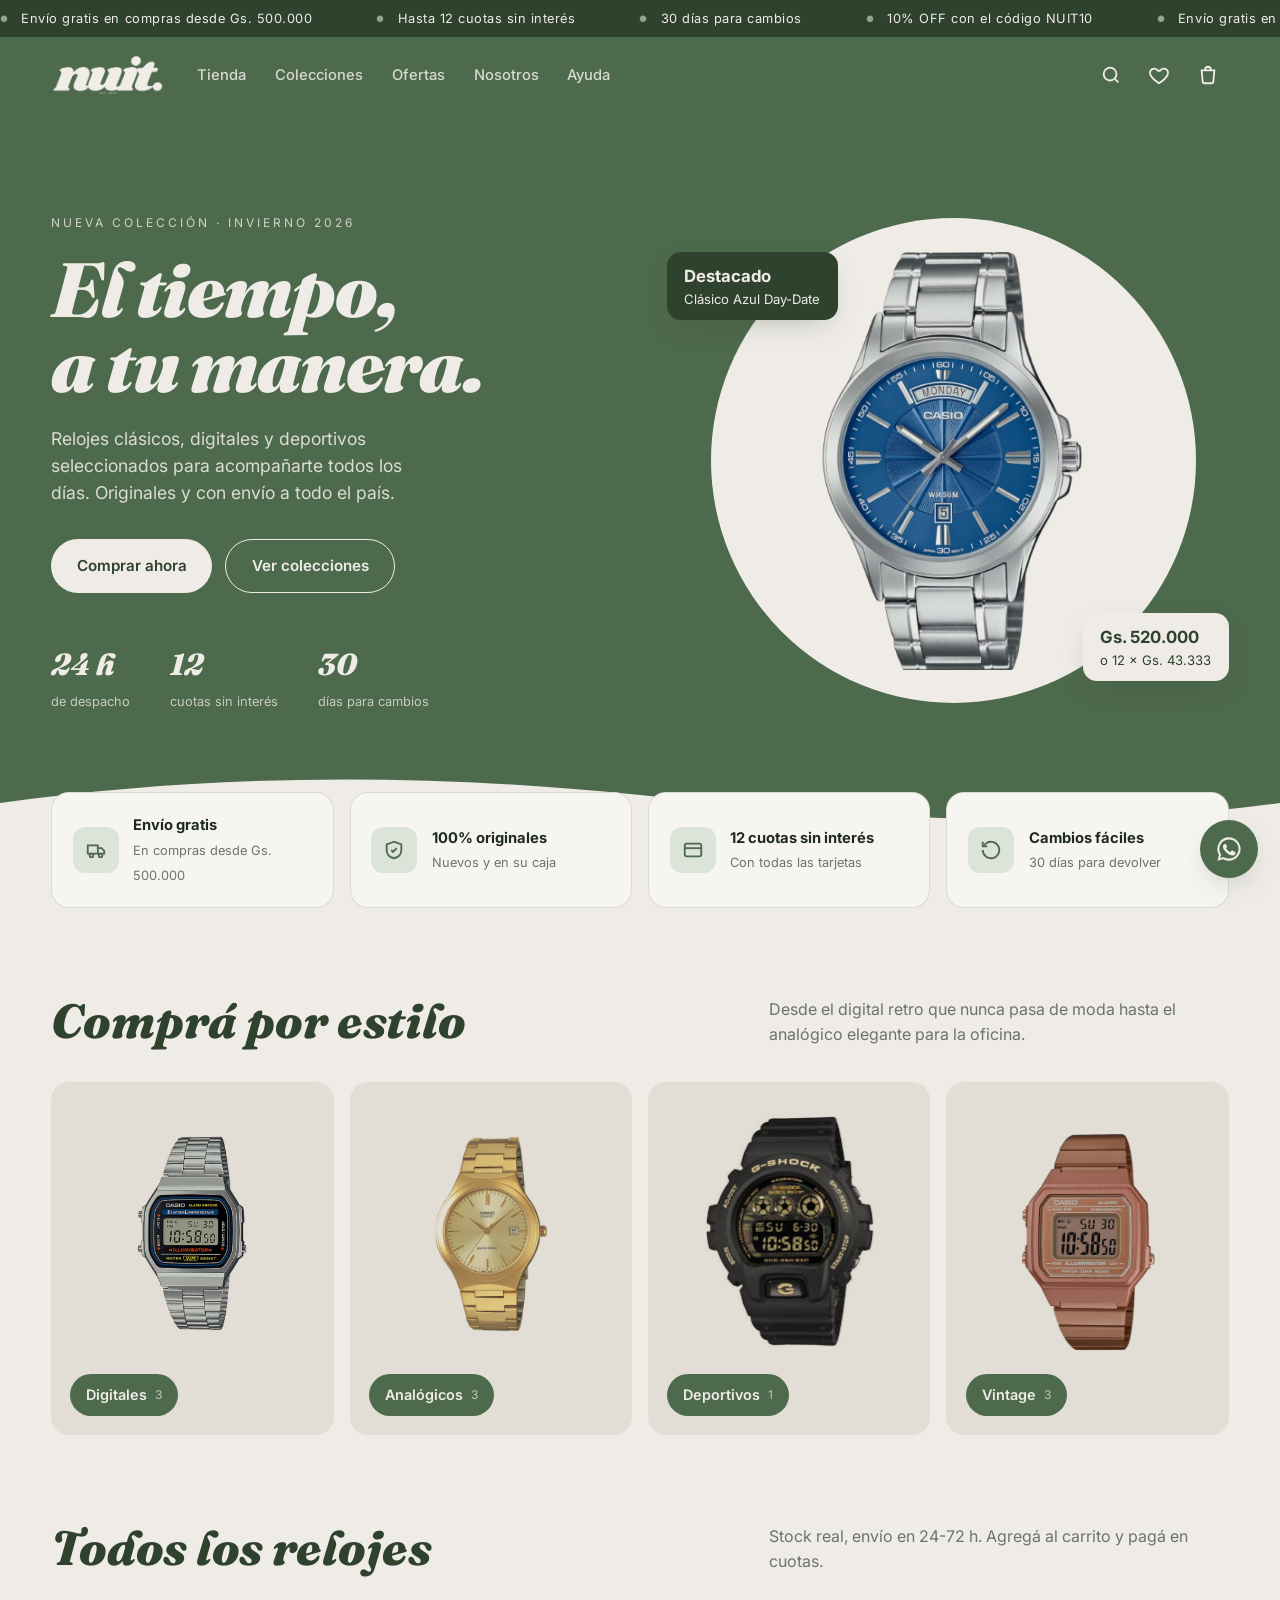
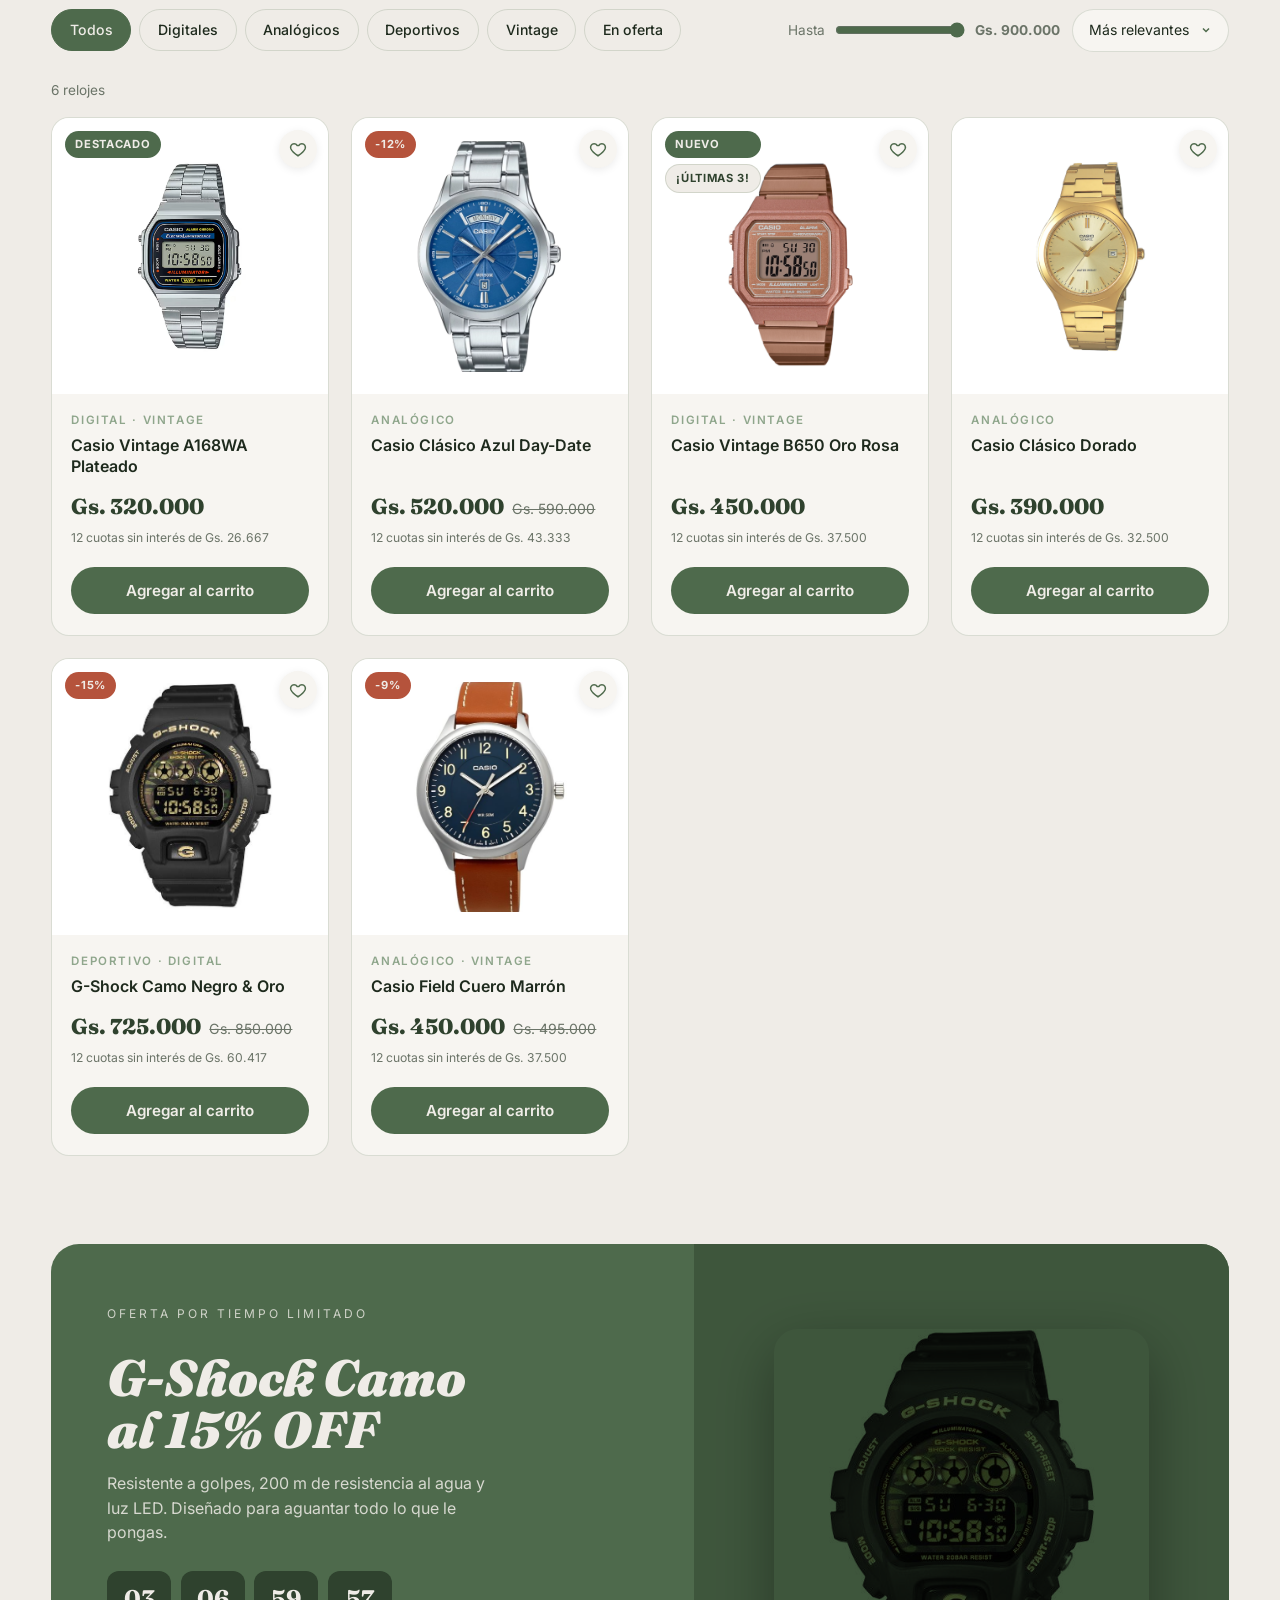
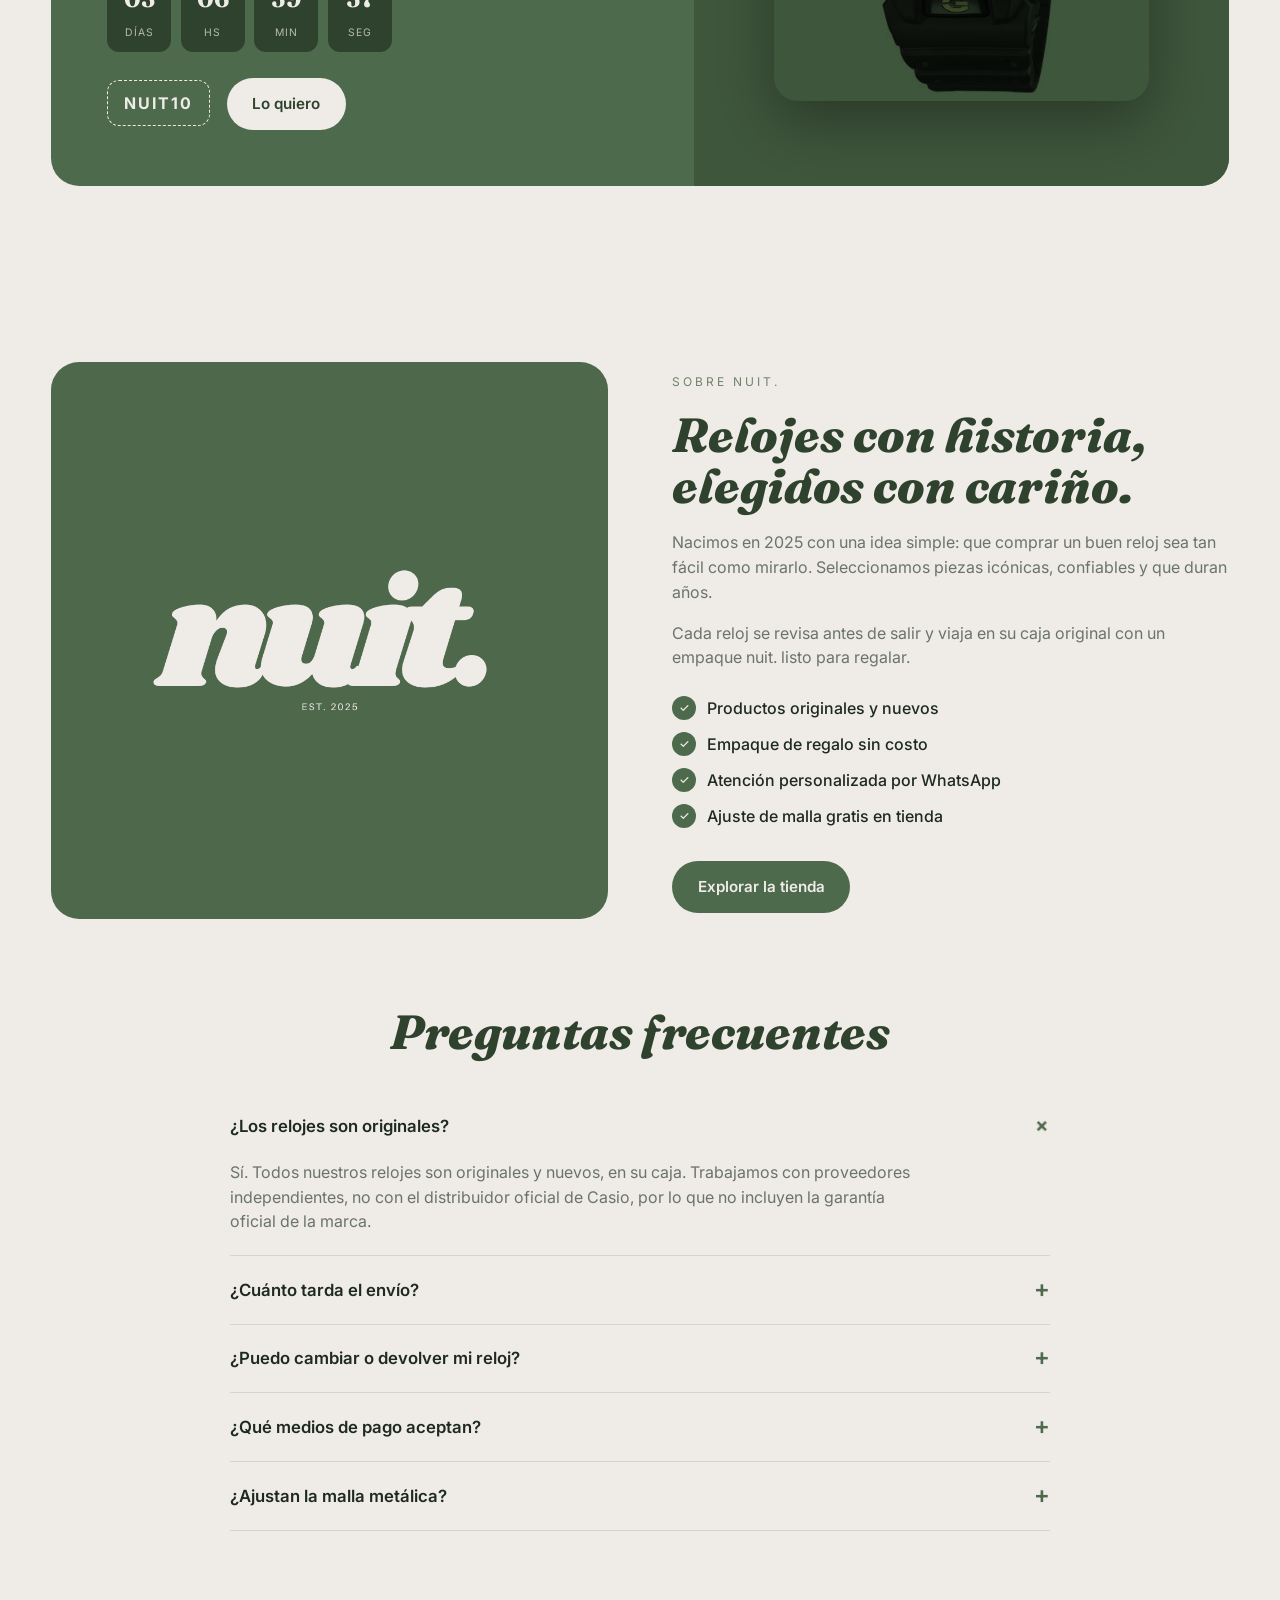
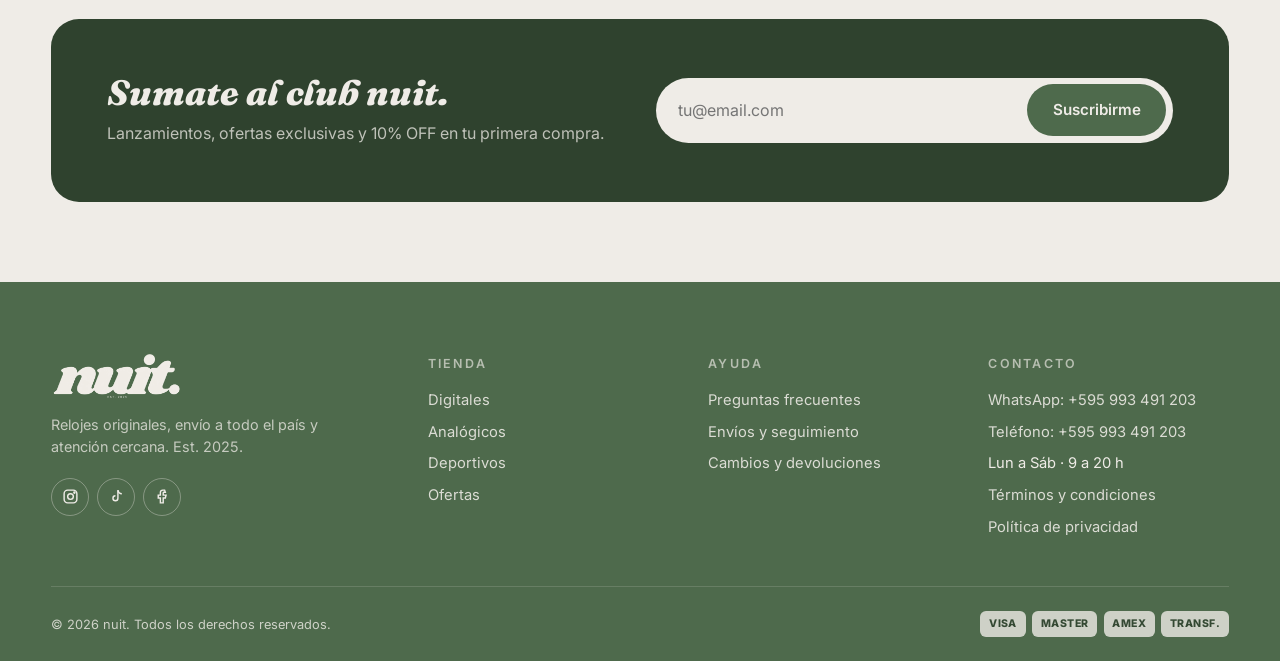
==== commit 3e04f851: "Agregar WhatsApp y teléfono de contacto Usa el +595 993 491 203 en el pie de página, el botón flotan" ====
--- a/index.html
+++ b/index.html
@@ -253,7 +253,7 @@
         </div>
         <div><h4>Tienda</h4><ul><li><a href="#tienda" data-foot="digital">Digitales</a></li><li><a href="#tienda" data-foot="analogico">Analógicos</a></li><li><a href="#tienda" data-foot="deportivo">Deportivos</a></li><li><a href="#tienda" data-foot="oferta">Ofertas</a></li></ul></div>
         <div><h4>Ayuda</h4><ul><li><a href="#faq">Preguntas frecuentes</a></li><li><a href="#faq">Envíos y seguimiento</a></li><li><a href="#faq">Cambios y devoluciones</a></li></ul></div>
-        <div><h4>Contacto</h4><ul><li><a href="#">WhatsApp: +00 000 000 000</a></li><li><a href="#">hola@nuit.store</a></li><li>Lun a Sáb · 9 a 20 h</li><li><a href="#">Términos y condiciones</a></li><li><a href="#">Política de privacidad</a></li></ul></div>
+        <div><h4>Contacto</h4><ul><li><a href="https://wa.me/595993491203" target="_blank" rel="noopener">WhatsApp: +595 993 491 203</a></li><li><a href="tel:+595993491203">Teléfono: +595 993 491 203</a></li><li>Lun a Sáb · 9 a 20 h</li><li><a href="#">Términos y condiciones</a></li><li><a href="#">Política de privacidad</a></li></ul></div>
       </div>
       <div class="footer-bottom">
         <span>© <span id="year"></span> nuit. Todos los derechos reservados.</span>
@@ -263,7 +263,7 @@
   </footer>
 
   <!-- WhatsApp -->
-  <a class="wa" href="#" aria-label="Escribinos por WhatsApp" id="waBtn">
+  <a class="wa" href="https://wa.me/595993491203" target="_blank" rel="noopener" aria-label="Escribinos por WhatsApp" id="waBtn">
     <svg viewBox="0 0 24 24" fill="currentColor"><path d="M12 2a10 10 0 0 0-8.6 15.1L2 22l5-1.3A10 10 0 1 0 12 2zm0 18.2a8.2 8.2 0 0 1-4.2-1.1l-.3-.2-3 .8.8-2.9-.2-.3A8.2 8.2 0 1 1 12 20.2zm4.5-6.1c-.2-.1-1.5-.7-1.7-.8s-.4-.1-.6.1-.7.8-.8 1-.3.2-.5.1a6.7 6.7 0 0 1-3.3-2.9c-.3-.4.3-.4.7-1.3a.5.5 0 0 0 0-.4l-.8-1.8c-.2-.5-.4-.4-.6-.4h-.5a1 1 0 0 0-.7.3 3 3 0 0 0-.9 2.2 5.2 5.2 0 0 0 1.1 2.7 11.8 11.8 0 0 0 4.5 4c1.7.7 2.3.8 3.2.6a2.7 2.7 0 0 0 1.8-1.3 2.2 2.2 0 0 0 .1-1.3c0-.1-.2-.2-.5-.3z"/></svg>
   </a>
 
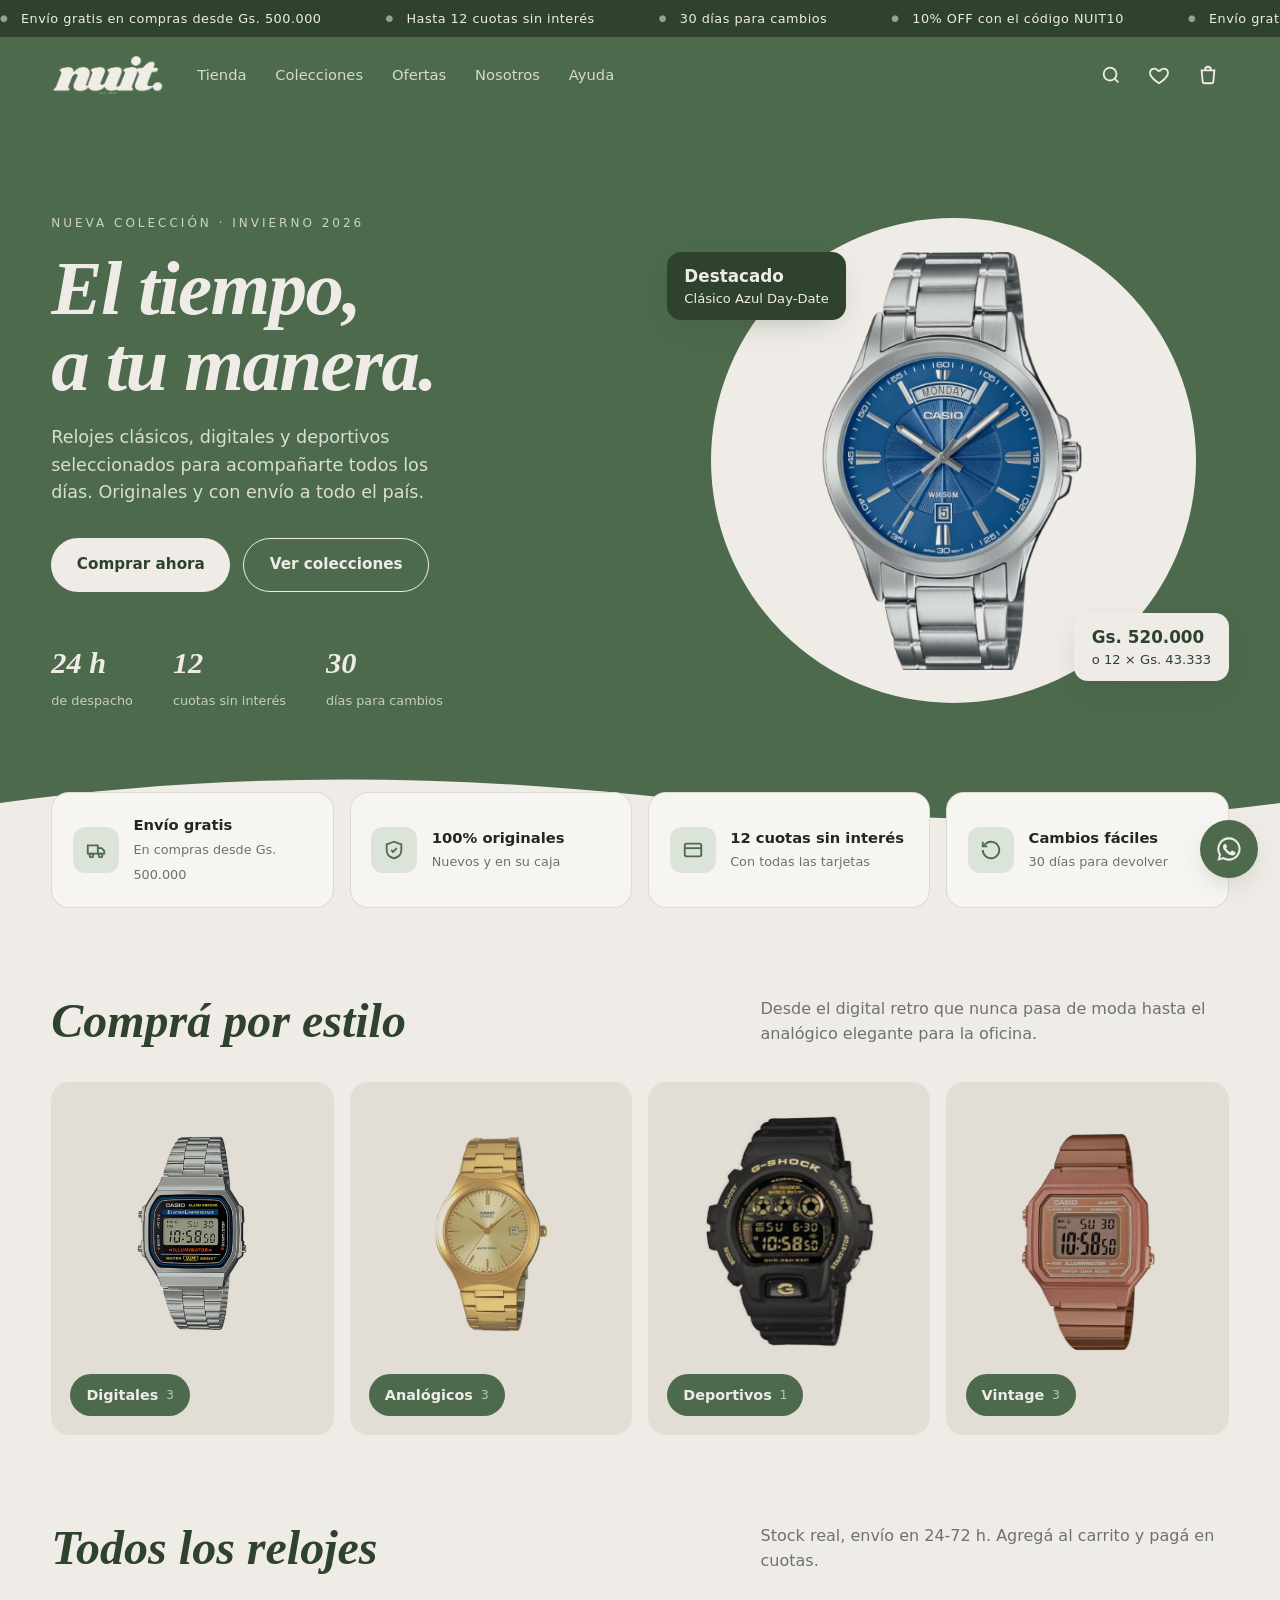
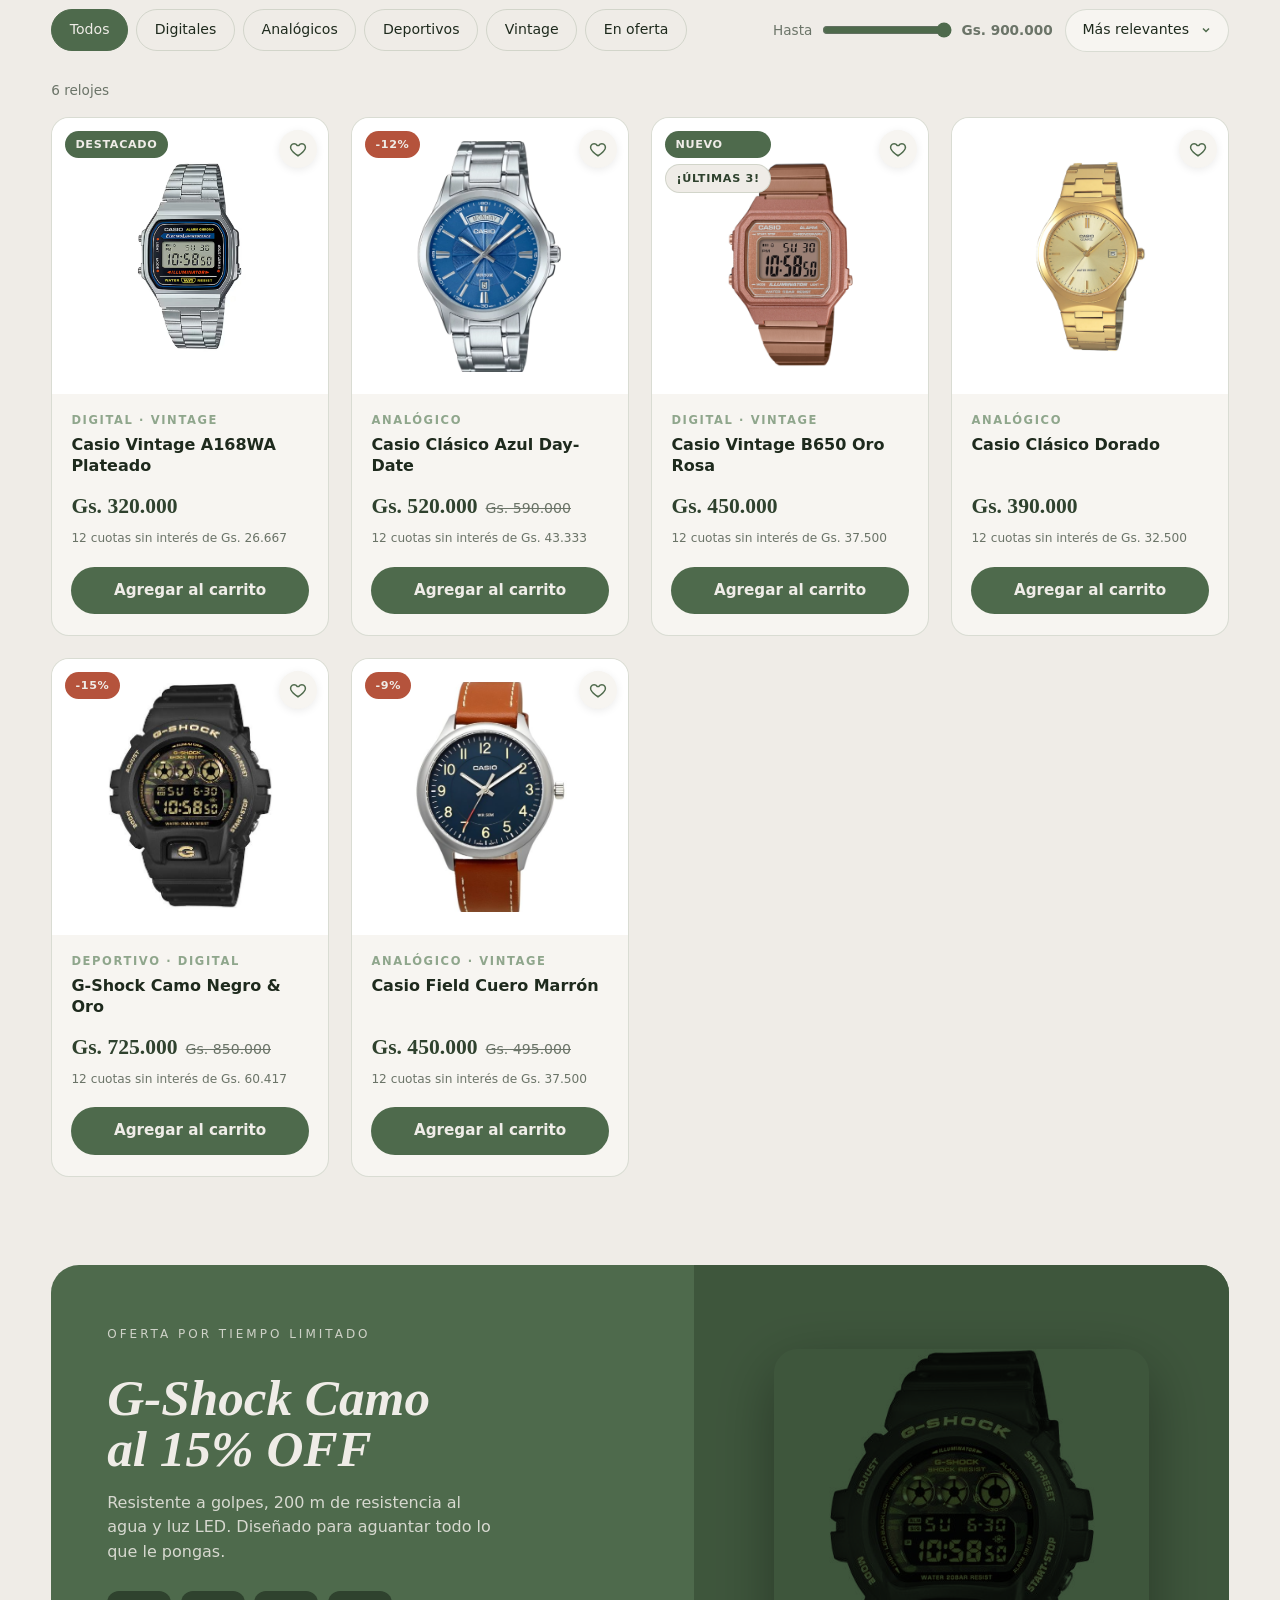
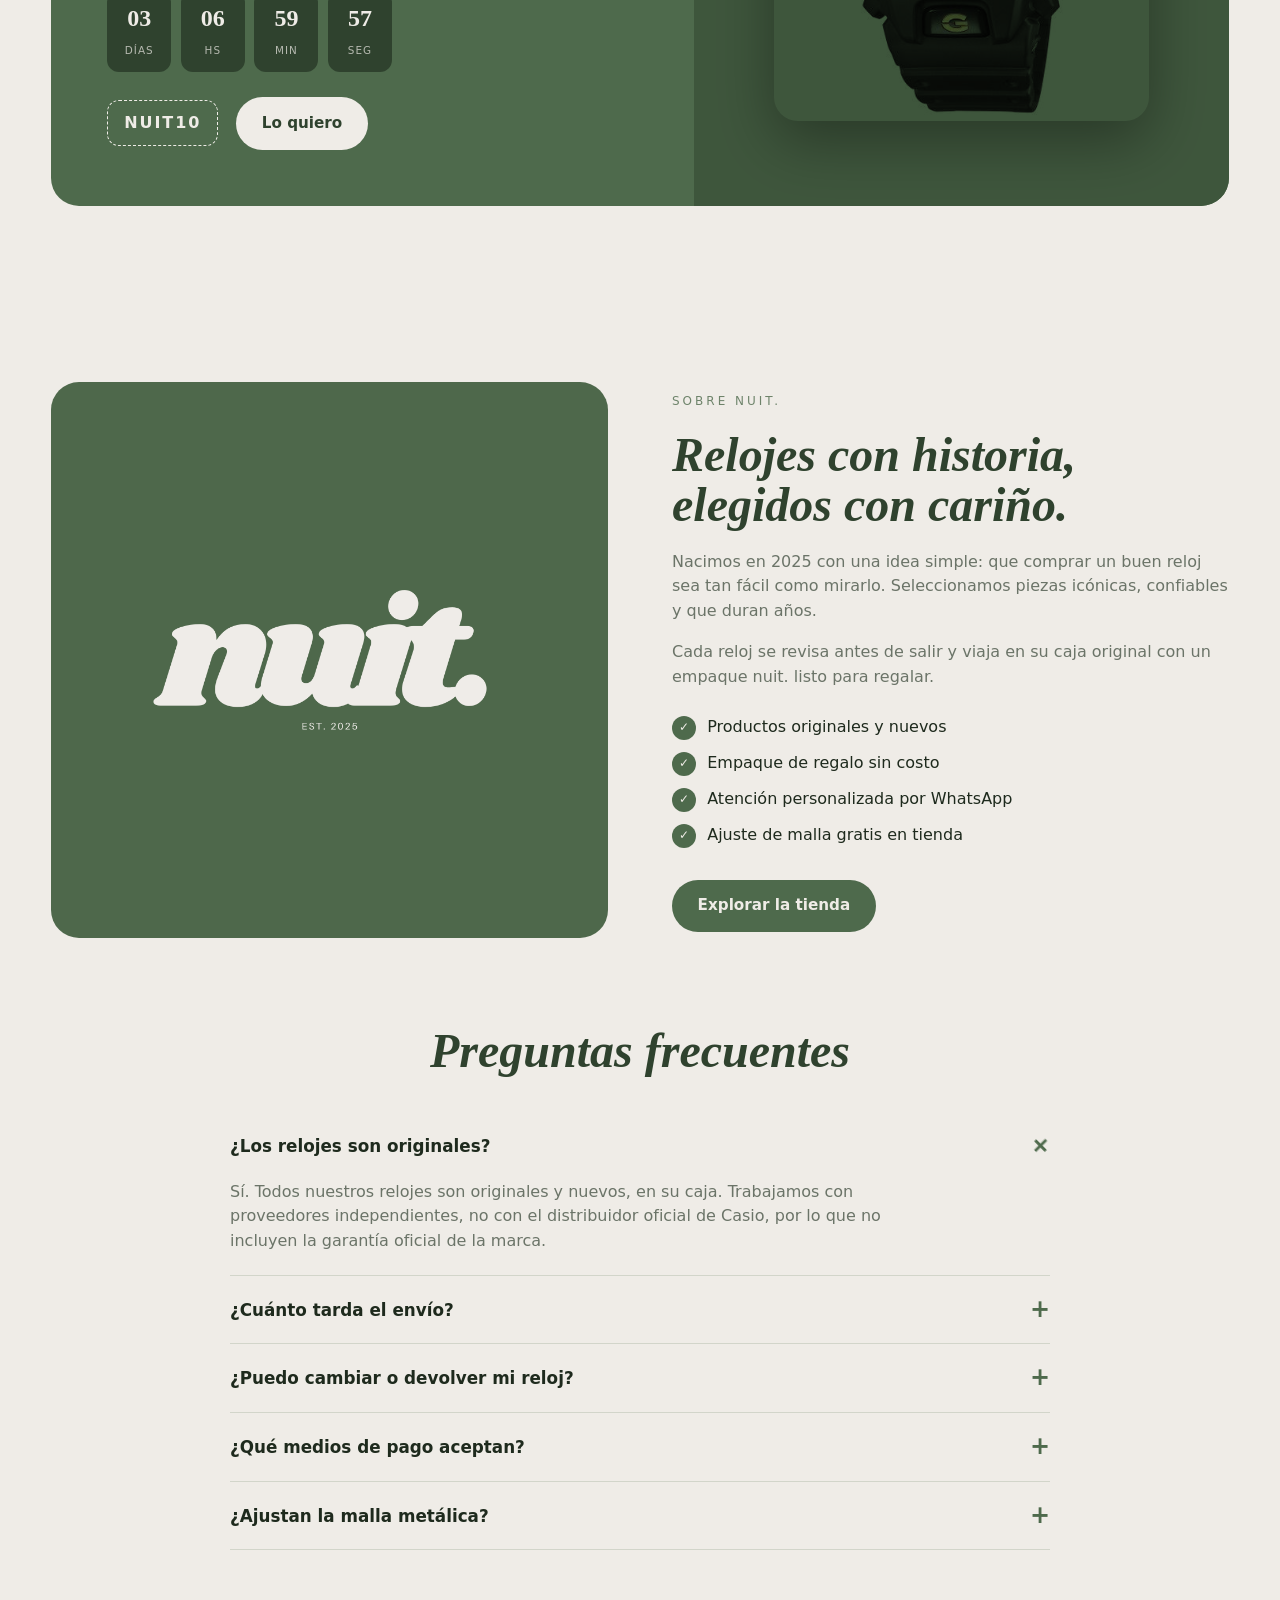
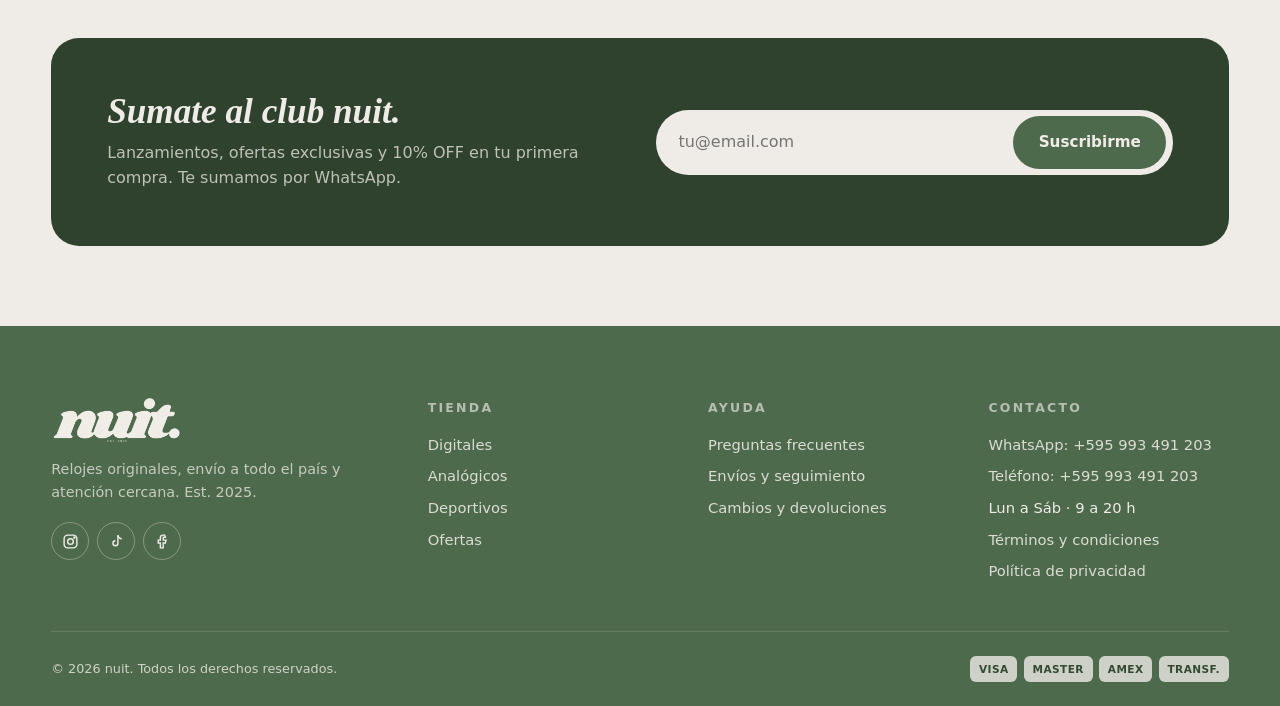
==== commit cf9c455f: "Seguridad: pedidos por WhatsApp, sin datos personales guardados - El checkout ya no simula un pedido" ====
--- a/index.html
+++ b/index.html
@@ -3,6 +3,8 @@
 <head>
   <meta charset="UTF-8" />
   <meta name="viewport" content="width=device-width, initial-scale=1.0" />
+  <meta http-equiv="Content-Security-Policy" content="default-src 'self'; script-src 'self'; style-src 'self' 'unsafe-inline' https://fonts.googleapis.com; font-src https://fonts.gstatic.com; img-src 'self' data:; connect-src 'none'; object-src 'none'; base-uri 'none'; form-action 'none'; upgrade-insecure-requests" />
+  <meta name="referrer" content="strict-origin-when-cross-origin" />
   <title>nuit. — Relojes que marcan tu estilo</title>
   <meta name="description" content="nuit. Tienda online de relojes: digitales, analógicos y deportivos. Envío gratis, cambios en 30 días y pago en cuotas." />
   <meta name="theme-color" content="#4E6A4C" />
@@ -227,7 +229,7 @@
       <div class="newsletter">
         <div>
           <h3>Sumate al club nuit.</h3>
-          <p>Lanzamientos, ofertas exclusivas y 10% OFF en tu primera compra.</p>
+          <p>Lanzamientos, ofertas exclusivas y 10% OFF en tu primera compra. Te sumamos por WhatsApp.</p>
         </div>
         <form id="newsletterForm" novalidate>
           <label for="nlEmail" class="sr-only">Email</label>
